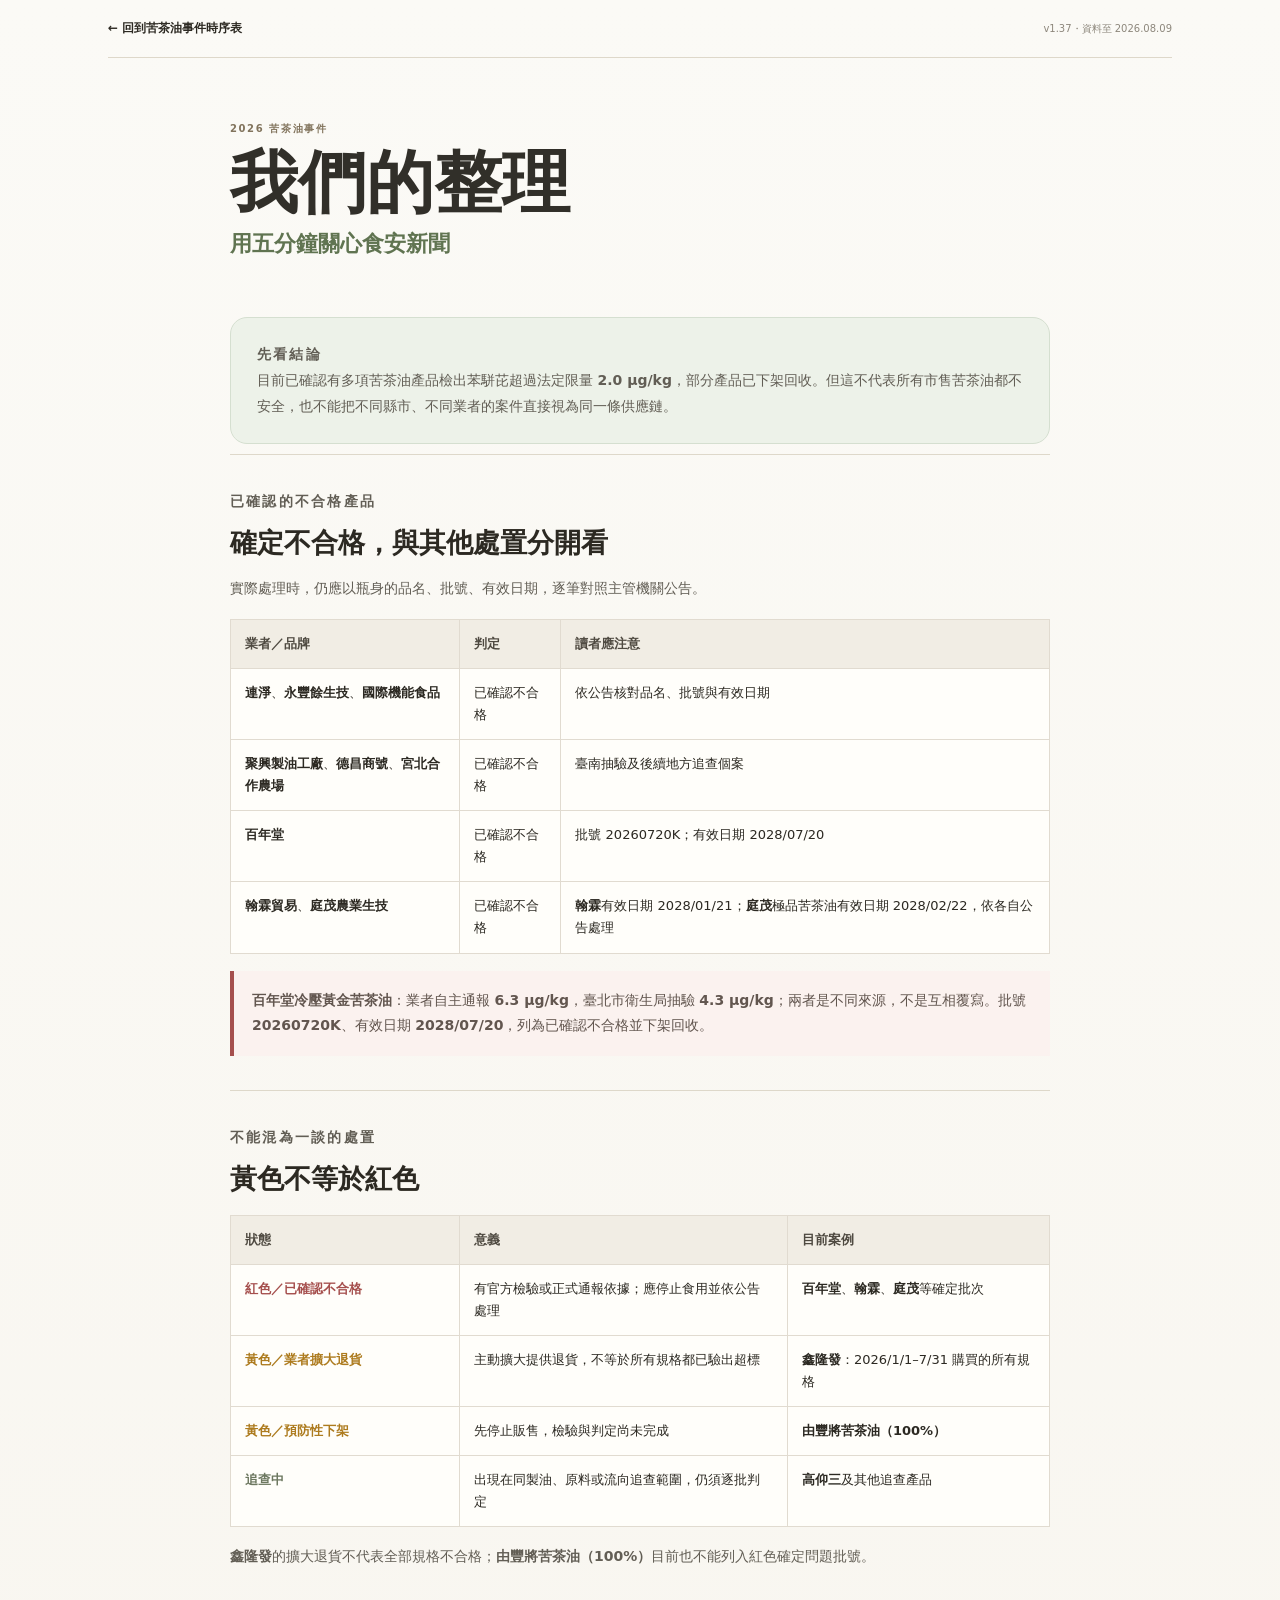
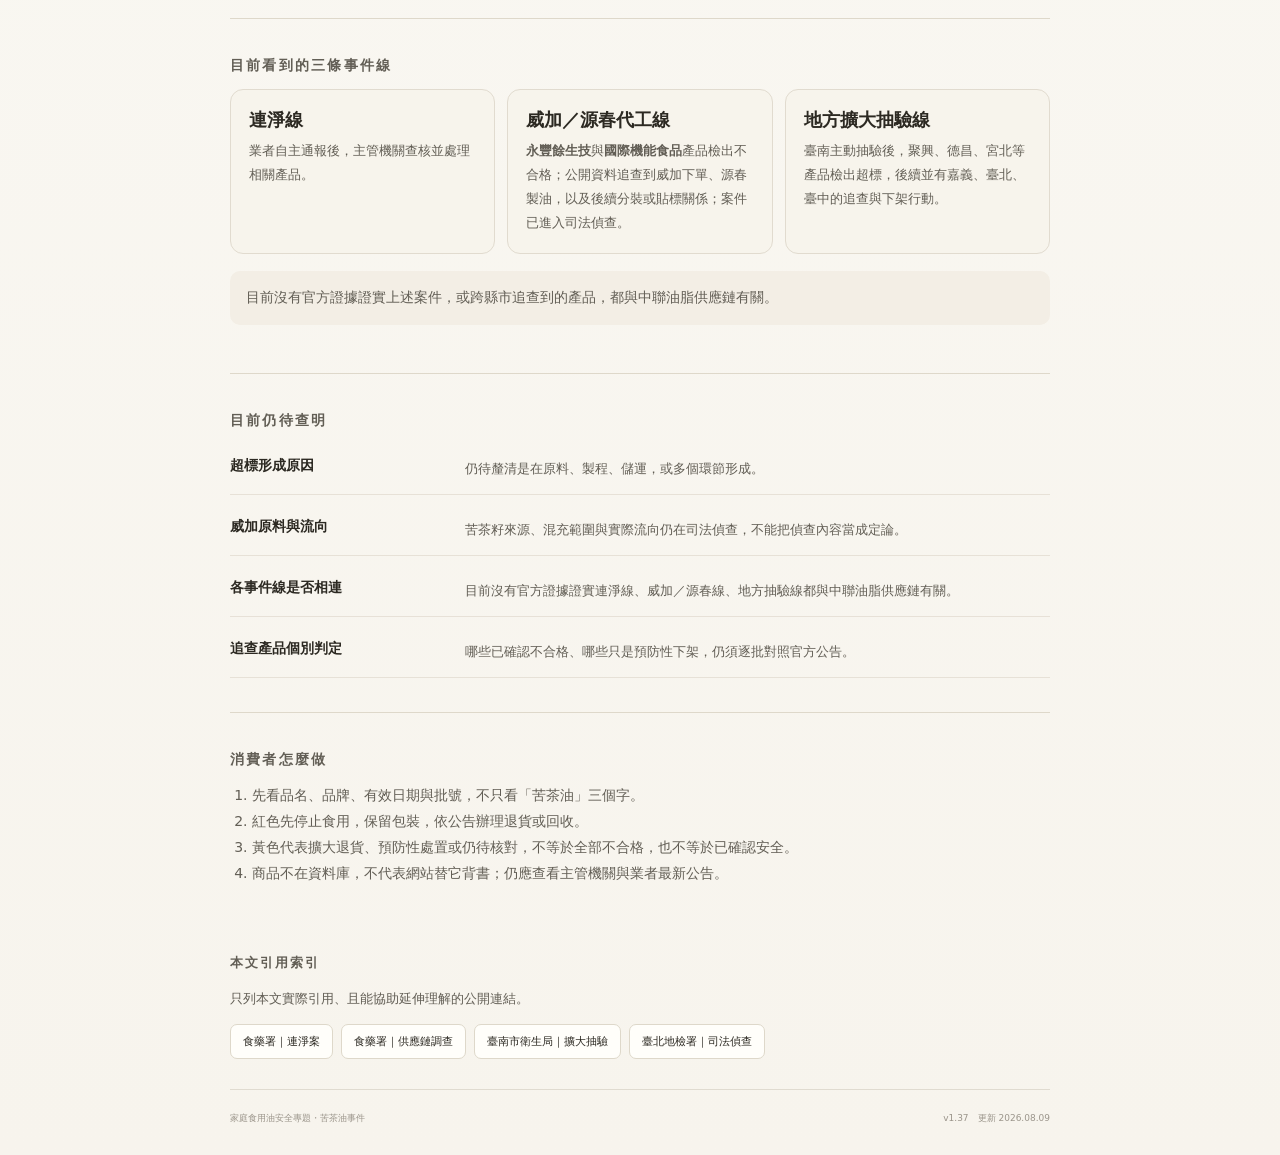
==== camellia-report.html @ 92de92ec "Add files via upload" ====
<!doctype html>
<html lang="zh-Hant-TW">
<head>
  <meta charset="utf-8">
  <meta name="viewport" content="width=device-width,initial-scale=1,viewport-fit=cover">
  <meta name="theme-color" content="#fbfaf6">
  <title>我們的整理｜苦茶油事件</title>
  <link rel="stylesheet" href="styles.css">
</head>
<body>
<main class="reportPage">
  <header class="storyTop"><a class="back" href="index.html#/camellia">← 回到苦茶油事件時序表</a><span class="date">v1.37・資料至 2026.08.09</span></header>
  <section class="reportHero"><p class="kicker">2026 苦茶油事件</p><h1>我們的整理</h1><p class="reportSubtitle">用五分鐘關心食安新聞</p></section>
  <section class="reportSection reportConclusion"><p class="kicker">先看結論</p><p>目前已確認有多項苦茶油產品檢出苯駢芘超過法定限量 <strong>2.0 μg/kg</strong>，部分產品已下架回收。但這不代表所有市售苦茶油都不安全，也不能把不同縣市、不同業者的案件直接視為同一條供應鏈。</p></section>
  <section class="reportSection"><p class="kicker">已確認的不合格產品</p><h2>確定不合格，與其他處置分開看</h2><p>實際處理時，仍應以瓶身的品名、批號、有效日期，逐筆對照主管機關公告。</p><div class="reportTableWrap"><table class="reportTable"><thead><tr><th>業者／品牌</th><th>判定</th><th>讀者應注意</th></tr></thead><tbody><tr><td><strong>連淨</strong>、<strong>永豐餘生技</strong>、<strong>國際機能食品</strong></td><td>已確認不合格</td><td>依公告核對品名、批號與有效日期</td></tr><tr><td><strong>聚興製油工廠</strong>、<strong>德昌商號</strong>、<strong>宮北合作農場</strong></td><td>已確認不合格</td><td>臺南抽驗及後續地方追查個案</td></tr><tr><td><strong>百年堂</strong></td><td>已確認不合格</td><td>批號 20260720K；有效日期 2028/07/20</td></tr><tr><td><strong>翰霖貿易</strong>、<strong>庭茂農業生技</strong></td><td>已確認不合格</td><td><strong>翰霖</strong>有效日期 2028/01/21；<strong>庭茂</strong>極品苦茶油有效日期 2028/02/22，依各自公告處理</td></tr></tbody></table></div><div class="reportCallout"><strong>百年堂冷壓黃金苦茶油</strong>：業者自主通報 <strong>6.3 μg/kg</strong>，臺北市衛生局抽驗 <strong>4.3 μg/kg</strong>；兩者是不同來源，不是互相覆寫。批號 <strong>20260720K</strong>、有效日期 <strong>2028/07/20</strong>，列為已確認不合格並下架回收。</div></section>
  <section class="reportSection"><p class="kicker">不能混為一談的處置</p><h2>黃色不等於紅色</h2><div class="reportTableWrap"><table class="reportTable"><thead><tr><th>狀態</th><th>意義</th><th>目前案例</th></tr></thead><tbody><tr><td><span class="reportStatus red">紅色／已確認不合格</span></td><td>有官方檢驗或正式通報依據；應停止食用並依公告處理</td><td><strong>百年堂</strong>、<strong>翰霖</strong>、<strong>庭茂</strong>等確定批次</td></tr><tr><td><span class="reportStatus yellow">黃色／業者擴大退貨</span></td><td>主動擴大提供退貨，不等於所有規格都已驗出超標</td><td><strong>鑫隆發</strong>：2026/1/1–7/31 購買的所有規格</td></tr><tr><td><span class="reportStatus yellow">黃色／預防性下架</span></td><td>先停止販售，檢驗與判定尚未完成</td><td><strong>由豐將苦茶油（100%）</strong></td></tr><tr><td><span class="reportStatus trace">追查中</span></td><td>出現在同製油、原料或流向追查範圍，仍須逐批判定</td><td><strong>高仰三</strong>及其他追查產品</td></tr></tbody></table></div><p><strong>鑫隆發</strong>的擴大退貨不代表全部規格不合格；<strong>由豐將苦茶油（100%）</strong>目前也不能列入紅色確定問題批號。</p></section>
  <section class="reportSection"><p class="kicker">目前看到的三條事件線</p><div class="reportLanes"><article><h3>連淨線</h3><p>業者自主通報後，主管機關查核並處理相關產品。</p></article><article><h3>威加／源春代工線</h3><p><strong>永豐餘生技</strong>與<strong>國際機能食品</strong>產品檢出不合格；公開資料追查到威加下單、源春製油，以及後續分裝或貼標關係；案件已進入司法偵查。</p></article><article><h3>地方擴大抽驗線</h3><p>臺南主動抽驗後，聚興、德昌、宮北等產品檢出超標，後續並有嘉義、臺北、臺中的追查與下架行動。</p></article></div><p class="reportBoundary">目前沒有官方證據證實上述案件，或跨縣市追查到的產品，都與中聯油脂供應鏈有關。</p></section>
  <section class="reportSection"><p class="kicker">目前仍待查明</p><div class="reportQuestions"><div><strong>超標形成原因</strong><span>仍待釐清是在原料、製程、儲運，或多個環節形成。</span></div><div><strong>威加原料與流向</strong><span>苦茶籽來源、混充範圍與實際流向仍在司法偵查，不能把偵查內容當成定論。</span></div><div><strong>各事件線是否相連</strong><span>目前沒有官方證據證實連淨線、威加／源春線、地方抽驗線都與中聯油脂供應鏈有關。</span></div><div><strong>追查產品個別判定</strong><span>哪些已確認不合格、哪些只是預防性下架，仍須逐批對照官方公告。</span></div></div></section>
  <section class="reportSection consumer"><p class="kicker">消費者怎麼做</p><ol><li>先看品名、品牌、有效日期與批號，不只看「苦茶油」三個字。</li><li>紅色先停止食用，保留包裝，依公告辦理退貨或回收。</li><li>黃色代表擴大退貨、預防性處置或仍待核對，不等於全部不合格，也不等於已確認安全。</li><li>商品不在資料庫，不代表網站替它背書；仍應查看主管機關與業者最新公告。</li></ol></section>
  <section class="reportSources"><p class="kicker">本文引用索引</p><p>只列本文實際引用、且能協助延伸理解的公開連結。</p><div class="sources"><a href="https://www.fda.gov.tw/tc/newsContent.aspx?cid=4&amp;id=31669" target="_blank" rel="noreferrer">食藥署｜連淨案</a><a href="https://www.fda.gov.tw/TC/newsContent.aspx?cid=4&amp;id=t634569" target="_blank" rel="noreferrer">食藥署｜供應鏈調查</a><a href="https://health.tainan.gov.tw/page.asp?mainid=2CA6162C-36F6-47B5-A2A2-E4FB28BD4DC7" target="_blank" rel="noreferrer">臺南市衛生局｜擴大抽驗</a><a href="https://www.tpc.moj.gov.tw/292885/293089/293092/" target="_blank" rel="noreferrer">臺北地檢署｜司法偵查</a></div></section>
  <footer class="footer"><span>家庭食用油安全專題・苦茶油事件</span><span>v1.37　更新 2026.08.09</span></footer>
</main>
</body>
</html>
---- styles.css ----
:root{--paper:#fbfaf6;--ink:#2c2922;--muted:#70695f;--line:#ded8ca;--oil:#b98731;--oil-deep:#76521d;--leaf:#607451;--flower:#a54f4d;--judicial:#625651;--white:#fffefb}*{box-sizing:border-box}html{background:var(--paper);scroll-behavior:smooth}body{margin:0;background:linear-gradient(180deg,#fbfaf6,#f7f4ed);color:var(--ink);font-family:"Noto Sans TC","PingFang TC","Microsoft JhengHei",system-ui,sans-serif}a{color:inherit}.shell{min-height:100vh}.topbar{height:62px;max-width:1040px;margin:auto;display:flex;align-items:center;justify-content:space-between;border-bottom:1px solid #e5dfd3}.brand{display:flex;align-items:center;gap:10px;font-size:14px;font-weight:850}.mark{width:30px;height:30px;border-radius:50%;display:grid;place-items:center;background:#4d493f;color:#fff;font-family:serif;font-size:12px}.date{color:#8d877c;font-size:10px}.hero{max-width:1040px;margin:auto;padding:58px 0 34px}.kicker{margin:0 0 10px;color:#82745d;font-size:10px;font-weight:900;letter-spacing:.16em}.hero h1{margin:0;font-family:"Noto Serif TC",serif;font-size:clamp(44px,7vw,64px);line-height:1.14;letter-spacing:-.04em}.lead{max-width:640px;margin:17px 0 0;color:#6c675e;font-size:14px;line-height:1.75}.branchGrid{max-width:1040px;margin:auto;display:grid;grid-template-columns:1fr 1fr;gap:16px}.branch{padding:26px;border:1px solid #ded7ca;border-radius:22px;background:#f2ede4}.branch.camellia{background:#edf2e9;border-color:#d6dfd0}.branchHead{display:flex;gap:12px;align-items:flex-start}.branchDot{width:17px;height:17px;margin-top:5px;flex:0 0 17px;border-radius:50%;background:#795a37;box-shadow:0 0 0 5px rgba(121,90,55,.09)}.camellia .branchDot{background:#647a56}.branchHead p{margin:0 0 4px;color:#81796e;font-size:10px;font-weight:800}.branchHead h2{margin:0;font-family:"Noto Serif TC",serif;font-size:28px}.branchDesc{min-height:45px;margin:13px 0 21px;color:#6e675d;font-size:13px;line-height:1.65}.scanAction{min-height:88px;padding:16px;display:grid;grid-template-columns:42px 1fr auto;gap:12px;align-items:center;border-radius:15px;background:#fffefa;text-decoration:none;box-shadow:0 4px 18px rgba(62,48,30,.045)}.scanIcon{width:42px;height:42px;border-radius:12px;display:grid;place-items:center;background:#7a5a38;color:#fff;font-size:26px}.camellia .scanIcon{background:#677c58}.scanAction b{display:block;font-size:20px}.scanAction small{display:block;margin-top:3px;color:#837c71;font-size:10px}.storyAction{margin-top:12px;padding:13px 15px;display:flex;justify-content:space-between;border-radius:11px;background:#e5ddd1;color:#625b51;font-size:14px;font-weight:850;text-decoration:none}.camellia .storyAction{background:#dce6d6;color:#4e6344}.how{max-width:1040px;margin:60px auto 0;padding:30px 0 55px;border-top:1px solid var(--line);display:grid;grid-template-columns:1.05fr repeat(3,1fr);gap:24px}.how h2{margin:0;font:700 22px "Noto Serif TC",serif}.how div{display:grid;grid-template-columns:22px 1fr;gap:8px}.how b{color:#ad9672;font-size:20px}.how p{margin:0;color:#777167;font-size:11px;line-height:1.7}.how strong{color:#39352f;font-size:12px}.footer{max-width:1040px;margin:auto;padding:22px 0 30px;border-top:1px solid #e0dbd0;display:flex;justify-content:space-between;color:#9a948a;font-size:9px}
.check{--accent:#745637;--pale:#f1ebe2;min-height:100vh;padding-bottom:30px}.check.camellia{--accent:#637954;--pale:#ecf2e8}.check .topbar,.checkHero,.panel,.help,.result,.checkFooter{max-width:720px;margin-left:auto;margin-right:auto}.back{color:var(--accent);font-size:12px;font-weight:850;text-decoration:none}.checkHero{padding:42px 0 24px}.checkHero p{margin:0 0 7px;color:var(--accent);font-size:10px;font-weight:900;letter-spacing:.12em}.checkHero h1{margin:0;font:700 42px "Noto Serif TC",serif}.checkHero span{display:block;margin-top:10px;color:#6f695f;font-size:14px;line-height:1.7}.panel{padding:22px;border:1px solid #ddd4c7;border-radius:20px;background:rgba(255,255,252,.9)}.cameraBtn{width:100%;padding:18px;border:0;border-radius:14px;background:var(--accent);color:#fff;text-align:left;font:inherit;font-weight:850;font-size:17px;cursor:pointer}.cameraBtn small{display:block;margin-top:3px;opacity:.78;font-size:10px}.or{margin:18px 0;text-align:center;color:#aaa298;font-size:9px}.panel label{display:block;margin-bottom:7px;font-size:12px;font-weight:800}.query{display:grid;grid-template-columns:1fr 88px;gap:8px}.query input{min-width:0;height:48px;padding:0 13px;border:1px solid #d9d2c8;border-radius:11px;font:inherit;font-size:15px}.query button{border:0;border-radius:11px;background:#3d3933;color:#fff;font:inherit;font-weight:850}.help,.result{margin-top:20px}.help{padding:24px 4px}.help h2{font:700 20px "Noto Serif TC",serif}.statusList{display:grid;grid-template-columns:84px 1fr;gap:12px 15px;align-items:start}.status{display:flex;align-items:center;gap:8px;font-size:11px;font-weight:900}.status i{width:22px;height:22px;flex:0 0 22px;border:1px solid #cfc8bd;border-radius:50%;box-shadow:0 0 0 3px rgba(60,55,48,.04)}.status.red i{background:#a94e4b}.status.yellow i{background:#d5a93a}.status.green i{background:#5d7954}.status.white i{background:#fff}.statusList p{margin:0;color:#777167;font-size:11px;line-height:1.65}.result{padding:24px;border:1px solid #ddd7cc;border-left:7px solid #ddd7cc;border-radius:17px;background:#fff}.result.red{border-left-color:#a94e4b;background:#fdf8f7}.result.yellow{border-left-color:#d5a93a;background:#fffaf0}.result.green{border-left-color:#5d7954;background:#f5faf3}.result h2{margin:3px 0 11px;font-size:21px}.result p{color:#655f56;font-size:13px;line-height:1.75}.result a{color:var(--accent);font-size:11px;font-weight:800}.dateInput{margin:14px 0;padding:14px;border:1px solid #e0d9ce;border-radius:11px}.dateInput input{width:100%;height:45px;margin-top:6px;padding:0 10px;font-size:17px}.checkFooter{margin-top:34px;padding-top:18px;border-top:1px solid var(--line);color:#989187;font-size:9px}.cameraLayer{position:fixed;inset:0;z-index:10;padding:18px;display:grid;place-items:center;background:rgba(21,20,17,.82)}.cameraCard{width:min(100%,520px);padding:14px;border-radius:18px;background:#171714;color:#fff;text-align:center}.cameraCard video{width:100%;aspect-ratio:3/4;object-fit:cover;border-radius:11px;background:#000}.cameraCard button{padding:9px 17px;border:0;border-radius:9px;background:#fff;font-weight:800}
.storyTop{height:58px;max-width:1064px;margin:auto;display:flex;align-items:center;justify-content:space-between;border-bottom:1px solid var(--line)}.storyHero,.note,.timelineSection,.lanes,.method{max-width:1064px;margin:auto}.storyHero{padding:58px 0 48px}.storyHero h1{margin:15px 0;font:700 clamp(44px,7vw,72px)/1.13 "Noto Serif TC",serif}.storyHero p{max-width:760px;color:#5d594f;font-size:16px;line-height:1.8}.note{padding:24px 26px;border:1px solid #d4dfce;border-radius:18px;background:#edf2e9}.note h2{margin:0 0 8px;font:700 22px "Noto Serif TC",serif}.note p{margin:0;color:#596153;font-size:14px;line-height:1.8}.timelineSection,.lanes,.method{padding:62px 0}.sectionHead{display:flex;align-items:end;justify-content:space-between;gap:24px;margin-bottom:30px}.sectionHead h2{margin:4px 0 0;font:700 32px "Noto Serif TC",serif}.legend{display:grid;grid-template-columns:1fr 1fr;gap:10px 18px;color:var(--muted);font-size:11px}.legend span{display:flex;align-items:center;gap:8px}.dot{width:16px;height:16px;flex:0 0 16px;border-radius:50%;box-shadow:0 0 0 2px rgba(68,60,50,.05)}.actionDot{background:var(--leaf)}.alertDot{background:var(--flower)}.traceDot{background:var(--oil)}.judicialDot{background:var(--judicial)}.timeline{position:relative}.timeline:before{content:"";position:absolute;left:22px;top:20px;bottom:20px;width:2px;background:#ddd6c8}.event{--ec:var(--oil);display:grid;grid-template-columns:70px 1fr}.event.action{--ec:var(--leaf)}.event.alert{--ec:var(--flower)}.event.judicial{--ec:var(--judicial)}.eventDate{position:relative;width:46px;padding-top:62px;text-align:center;color:var(--ec);font-size:13px;font-weight:750;white-space:nowrap}.eventDate:after{content:"";position:absolute;left:3px;top:16px;width:39px;height:39px;background:var(--ec);border:4px solid var(--paper);border-radius:50%}.eventCard{margin-bottom:14px;padding:20px 18px;border:1px solid var(--line);border-left:4px solid var(--ec);border-radius:12px;background:rgba(255,254,251,.76)}.tag{display:inline-block;padding:5px 9px;border-radius:99px;color:var(--ec);background:#f5f1e9;font-size:11px;font-weight:800}.eventCard h3{margin:10px 0 6px;font-size:18px;line-height:1.5}.eventCard p{margin:0;color:#666156;font-size:14px;line-height:1.8}.eventCard a{display:inline-block;margin-top:13px;color:var(--ec);font-size:12px}.laneGrid{display:grid;grid-template-columns:repeat(3,1fr);gap:14px}.lane{padding:22px;border:1px solid #e7dfce;border-radius:14px;background:#f4efe4}.lane h3{font:700 22px "Noto Serif TC",serif}.lane p,.method p{color:#666156;font-size:13px;line-height:1.8}.method{border-top:1px solid var(--line)}.method h2{font:700 28px "Noto Serif TC",serif}.sources{display:flex;flex-wrap:wrap;gap:8px}.sources a{padding:9px 12px;border:1px solid var(--line);border-radius:7px;background:#fff;text-decoration:none;font-size:11px}.pending{max-width:720px;margin:18vh auto}.pending h1{font:700 52px/1.15 "Noto Serif TC",serif}.pending p{color:#726c62;line-height:1.8}.pending a{display:inline-block;margin-top:18px;padding:12px 15px;border-radius:10px;background:#765c3e;color:#fff;text-decoration:none;font-weight:800}
@media(max-width:760px){.topbar,.storyTop{margin:0 18px}.hero{padding:46px 20px 30px}.hero h1{font-size:42px}.branchGrid{margin:0 15px;grid-template-columns:1fr;gap:12px}.branch{padding:21px 19px}.branchDesc{min-height:0;margin:9px 0 16px}.how{margin:45px 18px 0;grid-template-columns:1fr;gap:17px}.footer{margin:0 18px}.check .topbar,.checkHero,.panel,.help,.result,.checkFooter{margin-left:16px;margin-right:16px}.checkHero h1{font-size:36px}.panel{padding:17px}.query{grid-template-columns:1fr 72px}.statusList{grid-template-columns:82px 1fr}.storyHero,.note,.timelineSection,.lanes,.method{margin-left:16px;margin-right:16px}.storyHero{padding:48px 4px 42px}.storyHero h1{font-size:43px}.note{padding:20px 18px}.sectionHead{display:block}.legend{margin-top:18px;display:flex;flex-wrap:wrap}.timelineSection,.lanes,.method{padding-top:54px;padding-bottom:54px}.laneGrid{grid-template-columns:1fr}.pending{margin:16vh 20px}.pending h1{font-size:44px}}
.unionStory{--oil:#7a5526}.unionStory .storyHero h1{color:#342c22}.delayBox{max-width:1064px;margin:0 auto 30px;padding:24px 32px;display:grid;grid-template-columns:1fr auto 1fr;align-items:center;gap:22px;border:1px solid #dccfb9;border-radius:18px;background:#f3eadc}.delayBox div{display:flex;align-items:baseline;gap:14px}.delayBox div:last-child{justify-content:flex-end}.delayBox strong{font:700 38px "Noto Serif TC",serif;color:#704b21}.delayBox span{color:#675d50;font-size:13px}.delayBox>b{color:#9a6b35;font-size:14px}.unionNote{background:#f7f1e7;border-color:#dfcfb7}.unionNote p{color:#625849}.unionStory .event.production{--ec:#7a5a38}.unionStory .event.warning{--ec:#a24d48}.unionStory .event.testing{--ec:#a47a32}.unionStory .event.official{--ec:#874338}.unionStory .event.penalty{--ec:#625651}.warningDot{background:#a24d48}.testingDot{background:#a47a32}.officialDot{background:#874338}.gapSection{max-width:1064px;margin:auto;padding:10px 0 70px}.gapSection h2{margin:4px 0 25px;font:700 32px "Noto Serif TC",serif}.gapGrid{display:grid;grid-template-columns:repeat(3,1fr);gap:14px}.gapGrid article{padding:24px;border:1px solid #dfd4c2;border-radius:14px;background:#f7f2e9}.gapGrid strong{color:#8b4d43;font:700 36px "Noto Serif TC",serif}.gapGrid h3{margin:8px 0;font-size:16px}.gapGrid p{margin:0;color:#675f54;font-size:13px;line-height:1.8}
@media(max-width:760px){.gapSection{margin-left:16px;margin-right:16px}.gapGrid{grid-template-columns:1fr}.delayBox{margin:0 16px 20px;padding:20px;grid-template-columns:1fr;gap:10px}.delayBox div,.delayBox div:last-child{justify-content:flex-start}.delayBox>b{padding-left:4px}}
.unionHome .topbar .back{color:#6d502e}.unionEntry{max-width:1040px;margin:0 auto;padding:28px;border:1px solid #dccdb8;border-radius:22px;background:#f3eadc}.unionEntry .branchHead{display:flex;gap:12px;align-items:flex-start}.unionEntry .branchHead p{margin:0 0 4px;color:#81796e;font-size:10px;font-weight:800}.unionEntry .branchHead h2{margin:0;font:700 32px "Noto Serif TC",serif}.unionEntry .branchDesc{margin:14px 0 20px;min-height:0;color:#625849;font-size:15px;line-height:1.7}.unionEntry .branchDot{background:#795a37}.unionActions{display:grid;grid-template-columns:1fr 1fr;gap:8px;margin-top:12px}.unionActions a{padding:13px 15px;border-radius:11px;background:#e5ddd1;color:#625b51;text-decoration:none;font-size:14px;font-weight:850}.unionActions a:last-child{background:#e0cfae;color:#67491f}.brandName{font-weight:950}.productName{font-weight:780;color:#4d4438}.unionReport .reportSection strong,.unionReport .reportCallout strong{font-weight:950}.unionReport .reportTable td:first-child{width:18%}.unionReport .reportLanes h3{margin-top:0}.unionReport .reportLanes p{margin-bottom:0}.unionStory .brandName{font-weight:950}.unionStory .productName{font-weight:780;color:#4d4438}.unionStory .eventCard h3 .brandName,.unionStory .eventCard h3 .productName{font-size:inherit}.unionCheck{--accent:#76542d;--pale:#f3eadc}.unionCheck .status.yellow i{background:#d5a93a}.unionCheck .result strong{font-weight:950}.unionCheck .result .productName{font-weight:780}
@media(max-width:760px){.unionEntry{margin:0 15px;padding:22px 19px}.unionEntry .branchHead h2{font-size:29px}.unionActions{grid-template-columns:1fr}.unionReport .reportTable td:first-child{width:auto}}
.morePrompt{margin-top:14px;color:#59624e;font-size:14px;font-weight:850}.storyLinks{display:grid;grid-template-columns:1fr 1fr;gap:8px;margin-top:8px}.storyLinks a{padding:13px 12px;border-radius:11px;background:#dce6d6;color:#4e6344;text-decoration:none;font-size:13px;font-weight:850}.storyLinks a:first-child{background:#e5ddd1;color:#625b51}.reportPage{--report-green:#607451;--report-ink:#312f29}.reportHero,.reportSection,.reportSources{max-width:820px;margin-left:auto;margin-right:auto}.reportHero{padding:64px 0 38px}.reportHero h1{margin:0;font:700 clamp(46px,7vw,68px)/1.1 "Noto Serif TC",serif;color:var(--report-ink)}.reportSubtitle{margin:8px 0 20px;color:var(--report-green);font-size:22px;font-weight:850}.reportIntro{max-width:660px;color:#686259;font-size:16px;line-height:1.85}.reportSection{padding:34px 0;border-top:1px solid var(--line)}.reportSection h2{margin:0 0 12px;font:700 27px/1.35 "Noto Serif TC",serif}.reportSection p,.reportSection li,.reportQuestions span{color:#625e55;font-size:14px;line-height:1.85}.reportConclusion{padding:24px 26px;margin-bottom:10px;border:1px solid #d5dfd0;border-radius:17px;background:#edf2e9}.reportConclusion p{margin:0}.reportTableWrap{overflow-x:auto;margin:17px 0}.reportTable{width:100%;border-collapse:collapse;min-width:680px;background:#fffefa;font-size:13px}.reportTable th,.reportTable td{padding:13px 14px;border:1px solid #e1dbd0;text-align:left;vertical-align:top;line-height:1.7}.reportTable th{background:#f1ede4;color:#4f4a41;font-weight:900}.reportTable td:first-child{width:28%}.reportCallout{padding:17px 18px;border-left:4px solid #a54f4d;background:#fbf2ef;color:#62564f;font-size:14px;line-height:1.85}.reportStatus{display:inline-block;font-weight:900}.reportStatus.red{color:#a54f4d}.reportStatus.yellow{color:#ad7b1e}.reportStatus.trace{color:#6d7860}.reportLanes{display:grid;grid-template-columns:repeat(3,1fr);gap:12px}.reportLanes article{padding:18px;border:1px solid #e1dbcf;border-radius:13px;background:#f7f4ec}.reportLanes h3{margin:0 0 7px;font-size:18px}.reportLanes p{margin:0;font-size:13px}.reportBoundary{margin-top:17px;padding:14px 16px;border-radius:10px;background:#f3eee5}.reportQuestions{display:grid;gap:10px}.reportQuestions div{display:grid;grid-template-columns:220px 1fr;gap:15px;padding:13px 0;border-bottom:1px solid #e7e1d7}.reportQuestions strong{font-size:14px}.reportQuestions span{font-size:13px}.consumer ol{margin:0;padding-left:22px}.reportSources{padding:30px 0}.reportSources p{color:#625e55;font-size:13px;line-height:1.8}.reportSources .sources a{background:#fffefa}.reportPage .footer{max-width:820px}
@media(max-width:760px){.storyLinks{grid-template-columns:1fr}.reportHero,.reportSection,.reportSources{margin-left:18px;margin-right:18px}.reportHero{padding:48px 0 30px}.reportHero h1{font-size:45px}.reportSubtitle{font-size:19px}.reportIntro{font-size:14px}.reportSection{padding:28px 0}.reportSection h2{font-size:24px}.reportConclusion{margin-left:0;margin-right:0;padding:20px}.reportLanes{grid-template-columns:1fr}.reportQuestions div{grid-template-columns:1fr;gap:2px}.reportPage .footer{margin-left:18px;margin-right:18px}}
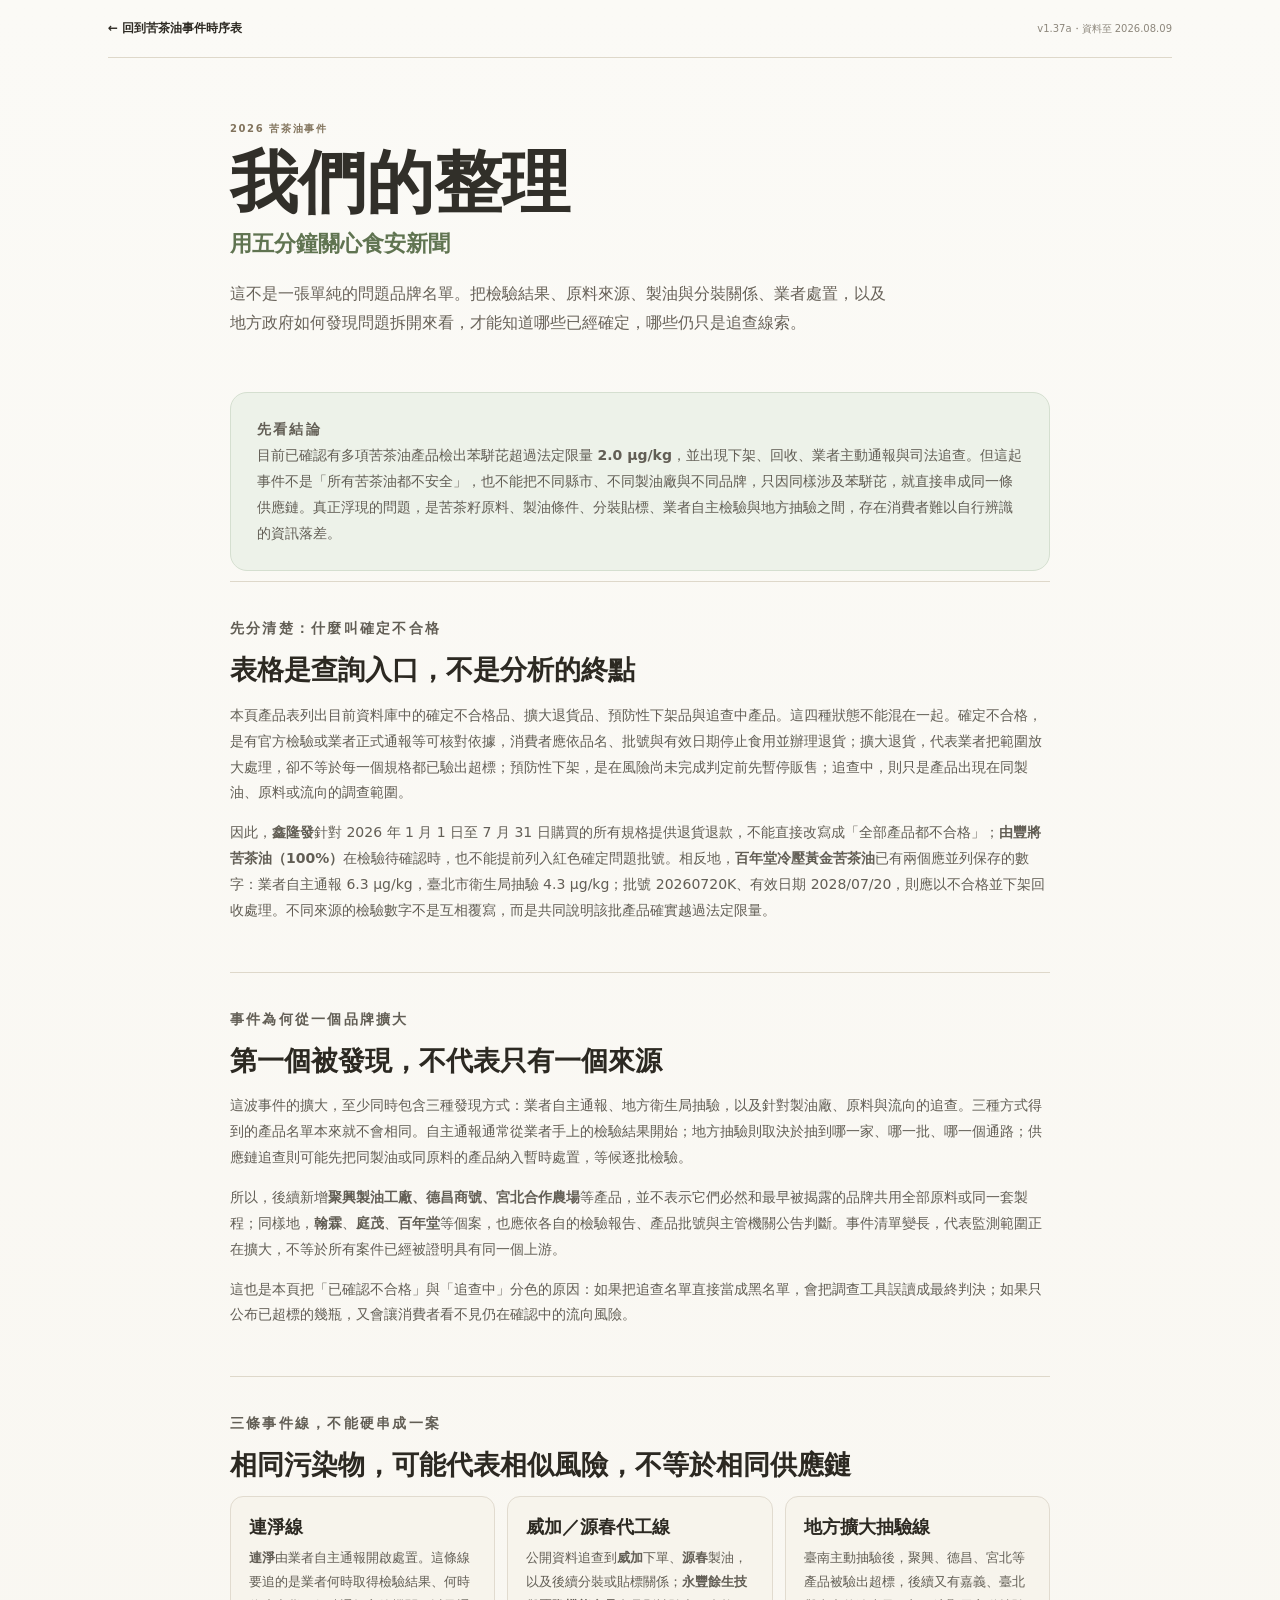
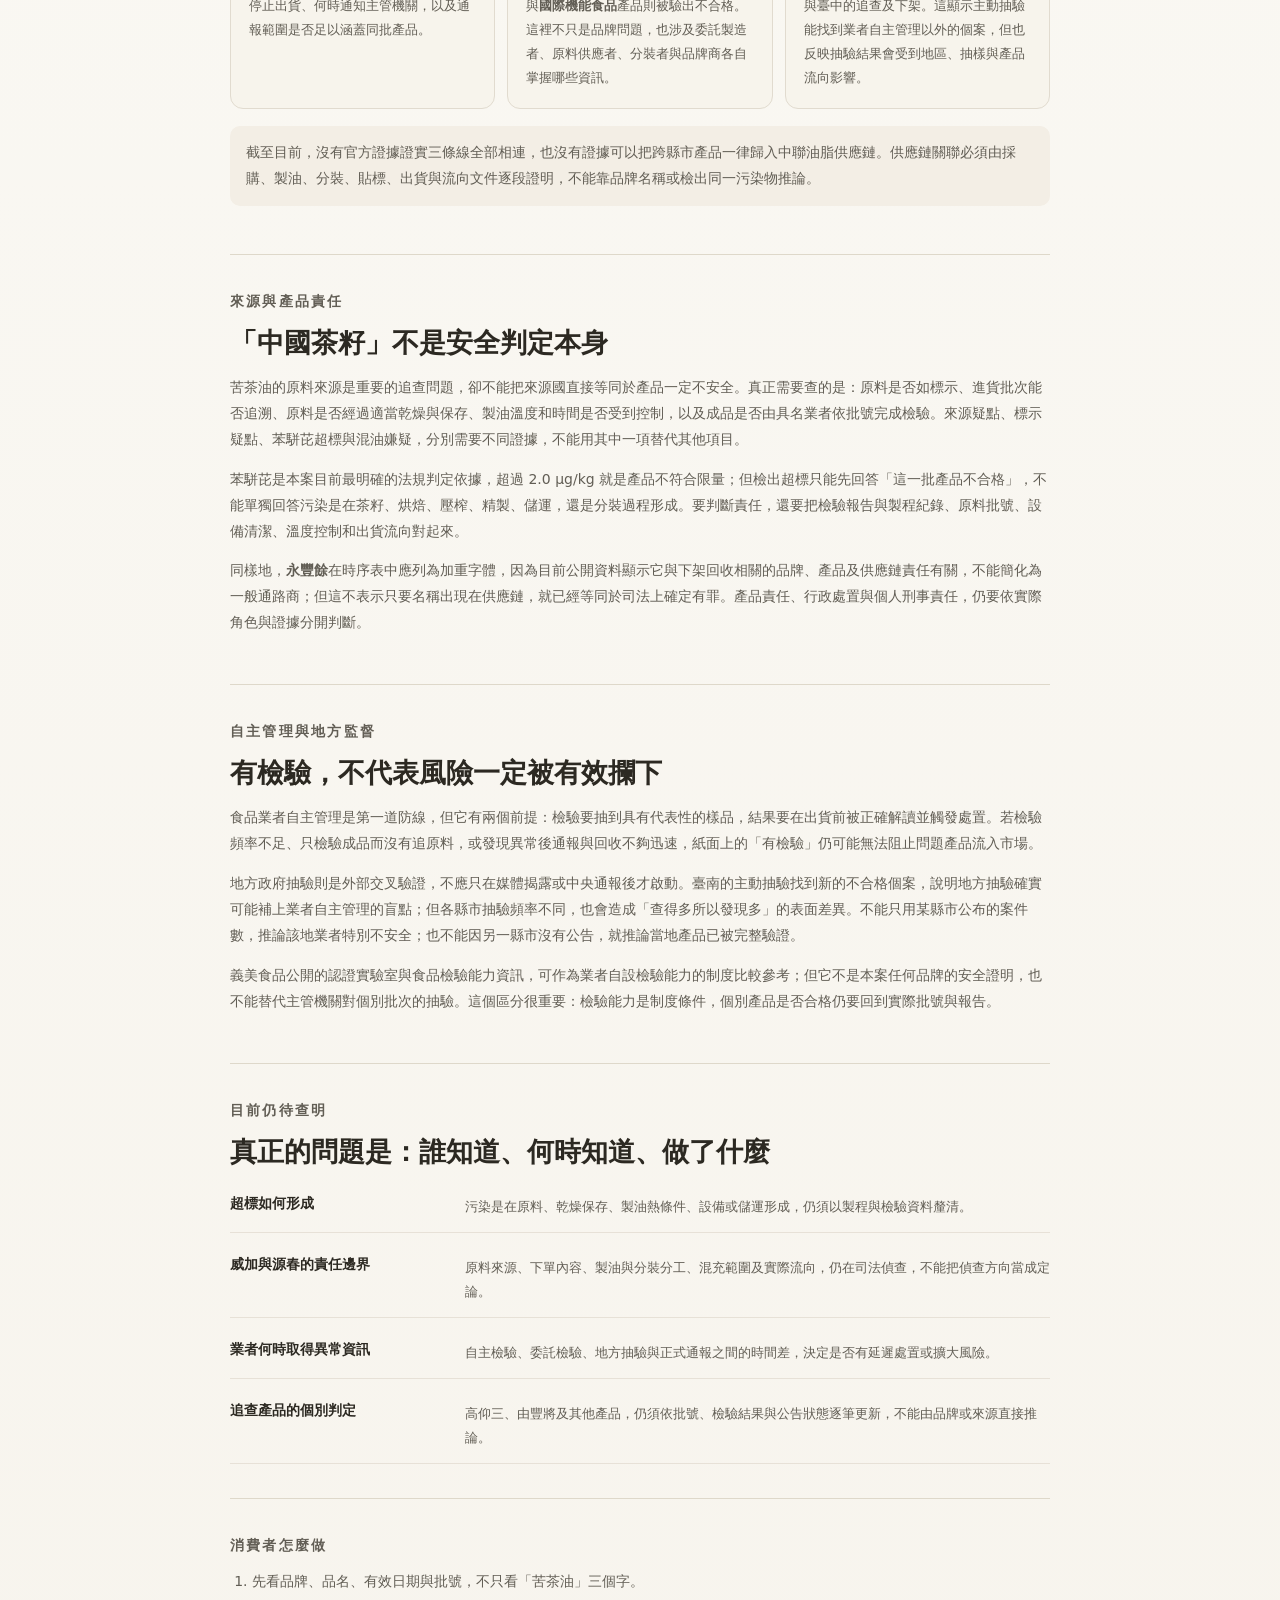
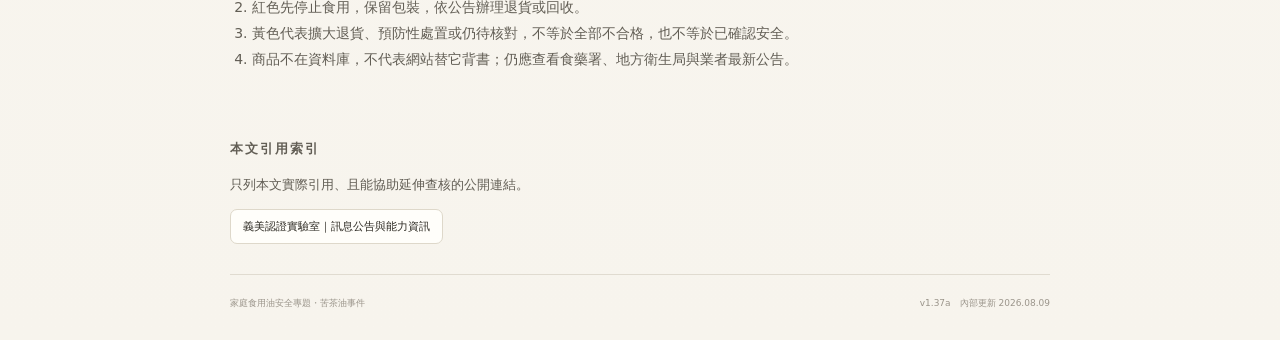
==== commit 26e15a3c: "Add files via upload" ====
--- a/camellia-report.html
+++ b/camellia-report.html
@@ -8,17 +8,19 @@
   <link rel="stylesheet" href="styles.css">
 </head>
 <body>
-<main class="reportPage">
-  <header class="storyTop"><a class="back" href="index.html#/camellia">← 回到苦茶油事件時序表</a><span class="date">v1.37・資料至 2026.08.09</span></header>
-  <section class="reportHero"><p class="kicker">2026 苦茶油事件</p><h1>我們的整理</h1><p class="reportSubtitle">用五分鐘關心食安新聞</p></section>
-  <section class="reportSection reportConclusion"><p class="kicker">先看結論</p><p>目前已確認有多項苦茶油產品檢出苯駢芘超過法定限量 <strong>2.0 μg/kg</strong>，部分產品已下架回收。但這不代表所有市售苦茶油都不安全，也不能把不同縣市、不同業者的案件直接視為同一條供應鏈。</p></section>
-  <section class="reportSection"><p class="kicker">已確認的不合格產品</p><h2>確定不合格，與其他處置分開看</h2><p>實際處理時，仍應以瓶身的品名、批號、有效日期，逐筆對照主管機關公告。</p><div class="reportTableWrap"><table class="reportTable"><thead><tr><th>業者／品牌</th><th>判定</th><th>讀者應注意</th></tr></thead><tbody><tr><td><strong>連淨</strong>、<strong>永豐餘生技</strong>、<strong>國際機能食品</strong></td><td>已確認不合格</td><td>依公告核對品名、批號與有效日期</td></tr><tr><td><strong>聚興製油工廠</strong>、<strong>德昌商號</strong>、<strong>宮北合作農場</strong></td><td>已確認不合格</td><td>臺南抽驗及後續地方追查個案</td></tr><tr><td><strong>百年堂</strong></td><td>已確認不合格</td><td>批號 20260720K；有效日期 2028/07/20</td></tr><tr><td><strong>翰霖貿易</strong>、<strong>庭茂農業生技</strong></td><td>已確認不合格</td><td><strong>翰霖</strong>有效日期 2028/01/21；<strong>庭茂</strong>極品苦茶油有效日期 2028/02/22，依各自公告處理</td></tr></tbody></table></div><div class="reportCallout"><strong>百年堂冷壓黃金苦茶油</strong>：業者自主通報 <strong>6.3 μg/kg</strong>，臺北市衛生局抽驗 <strong>4.3 μg/kg</strong>；兩者是不同來源，不是互相覆寫。批號 <strong>20260720K</strong>、有效日期 <strong>2028/07/20</strong>，列為已確認不合格並下架回收。</div></section>
-  <section class="reportSection"><p class="kicker">不能混為一談的處置</p><h2>黃色不等於紅色</h2><div class="reportTableWrap"><table class="reportTable"><thead><tr><th>狀態</th><th>意義</th><th>目前案例</th></tr></thead><tbody><tr><td><span class="reportStatus red">紅色／已確認不合格</span></td><td>有官方檢驗或正式通報依據；應停止食用並依公告處理</td><td><strong>百年堂</strong>、<strong>翰霖</strong>、<strong>庭茂</strong>等確定批次</td></tr><tr><td><span class="reportStatus yellow">黃色／業者擴大退貨</span></td><td>主動擴大提供退貨，不等於所有規格都已驗出超標</td><td><strong>鑫隆發</strong>：2026/1/1–7/31 購買的所有規格</td></tr><tr><td><span class="reportStatus yellow">黃色／預防性下架</span></td><td>先停止販售，檢驗與判定尚未完成</td><td><strong>由豐將苦茶油（100%）</strong></td></tr><tr><td><span class="reportStatus trace">追查中</span></td><td>出現在同製油、原料或流向追查範圍，仍須逐批判定</td><td><strong>高仰三</strong>及其他追查產品</td></tr></tbody></table></div><p><strong>鑫隆發</strong>的擴大退貨不代表全部規格不合格；<strong>由豐將苦茶油（100%）</strong>目前也不能列入紅色確定問題批號。</p></section>
-  <section class="reportSection"><p class="kicker">目前看到的三條事件線</p><div class="reportLanes"><article><h3>連淨線</h3><p>業者自主通報後，主管機關查核並處理相關產品。</p></article><article><h3>威加／源春代工線</h3><p><strong>永豐餘生技</strong>與<strong>國際機能食品</strong>產品檢出不合格；公開資料追查到威加下單、源春製油，以及後續分裝或貼標關係；案件已進入司法偵查。</p></article><article><h3>地方擴大抽驗線</h3><p>臺南主動抽驗後，聚興、德昌、宮北等產品檢出超標，後續並有嘉義、臺北、臺中的追查與下架行動。</p></article></div><p class="reportBoundary">目前沒有官方證據證實上述案件，或跨縣市追查到的產品，都與中聯油脂供應鏈有關。</p></section>
-  <section class="reportSection"><p class="kicker">目前仍待查明</p><div class="reportQuestions"><div><strong>超標形成原因</strong><span>仍待釐清是在原料、製程、儲運，或多個環節形成。</span></div><div><strong>威加原料與流向</strong><span>苦茶籽來源、混充範圍與實際流向仍在司法偵查，不能把偵查內容當成定論。</span></div><div><strong>各事件線是否相連</strong><span>目前沒有官方證據證實連淨線、威加／源春線、地方抽驗線都與中聯油脂供應鏈有關。</span></div><div><strong>追查產品個別判定</strong><span>哪些已確認不合格、哪些只是預防性下架，仍須逐批對照官方公告。</span></div></div></section>
-  <section class="reportSection consumer"><p class="kicker">消費者怎麼做</p><ol><li>先看品名、品牌、有效日期與批號，不只看「苦茶油」三個字。</li><li>紅色先停止食用，保留包裝，依公告辦理退貨或回收。</li><li>黃色代表擴大退貨、預防性處置或仍待核對，不等於全部不合格，也不等於已確認安全。</li><li>商品不在資料庫，不代表網站替它背書；仍應查看主管機關與業者最新公告。</li></ol></section>
-  <section class="reportSources"><p class="kicker">本文引用索引</p><p>只列本文實際引用、且能協助延伸理解的公開連結。</p><div class="sources"><a href="https://www.fda.gov.tw/tc/newsContent.aspx?cid=4&amp;id=31669" target="_blank" rel="noreferrer">食藥署｜連淨案</a><a href="https://www.fda.gov.tw/TC/newsContent.aspx?cid=4&amp;id=t634569" target="_blank" rel="noreferrer">食藥署｜供應鏈調查</a><a href="https://health.tainan.gov.tw/page.asp?mainid=2CA6162C-36F6-47B5-A2A2-E4FB28BD4DC7" target="_blank" rel="noreferrer">臺南市衛生局｜擴大抽驗</a><a href="https://www.tpc.moj.gov.tw/292885/293089/293092/" target="_blank" rel="noreferrer">臺北地檢署｜司法偵查</a></div></section>
-  <footer class="footer"><span>家庭食用油安全專題・苦茶油事件</span><span>v1.37　更新 2026.08.09</span></footer>
+<main class="reportPage camelliaReport">
+  <header class="storyTop"><a class="back" href="index.html#/camellia-timeline">← 回到苦茶油事件時序表</a><span class="date">v1.37a・資料至 2026.08.09</span></header>
+  <section class="reportHero"><p class="kicker">2026 苦茶油事件</p><h1>我們的整理</h1><p class="reportSubtitle">用五分鐘關心食安新聞</p><p class="reportIntro">這不是一張單純的問題品牌名單。把檢驗結果、原料來源、製油與分裝關係、業者處置，以及地方政府如何發現問題拆開來看，才能知道哪些已經確定，哪些仍只是追查線索。</p></section>
+  <section class="reportSection reportConclusion"><p class="kicker">先看結論</p><p>目前已確認有多項苦茶油產品檢出苯駢芘超過法定限量 <strong>2.0 μg/kg</strong>，並出現下架、回收、業者主動通報與司法追查。但這起事件不是「所有苦茶油都不安全」，也不能把不同縣市、不同製油廠與不同品牌，只因同樣涉及苯駢芘，就直接串成同一條供應鏈。真正浮現的問題，是苦茶籽原料、製油條件、分裝貼標、業者自主檢驗與地方抽驗之間，存在消費者難以自行辨識的資訊落差。</p></section>
+  <section class="reportSection"><p class="kicker">先分清楚：什麼叫確定不合格</p><h2>表格是查詢入口，不是分析的終點</h2><p>本頁產品表列出目前資料庫中的確定不合格品、擴大退貨品、預防性下架品與追查中產品。這四種狀態不能混在一起。確定不合格，是有官方檢驗或業者正式通報等可核對依據，消費者應依品名、批號與有效日期停止食用並辦理退貨；擴大退貨，代表業者把範圍放大處理，卻不等於每一個規格都已驗出超標；預防性下架，是在風險尚未完成判定前先暫停販售；追查中，則只是產品出現在同製油、原料或流向的調查範圍。</p><p>因此，<strong>鑫隆發</strong>針對 2026 年 1 月 1 日至 7 月 31 日購買的所有規格提供退貨退款，不能直接改寫成「全部產品都不合格」；<strong>由豐將苦茶油（100%）</strong>在檢驗待確認時，也不能提前列入紅色確定問題批號。相反地，<strong>百年堂冷壓黃金苦茶油</strong>已有兩個應並列保存的數字：業者自主通報 6.3 μg/kg，臺北市衛生局抽驗 4.3 μg/kg；批號 20260720K、有效日期 2028/07/20，則應以不合格並下架回收處理。不同來源的檢驗數字不是互相覆寫，而是共同說明該批產品確實越過法定限量。</p></section>
+  <section class="reportSection"><p class="kicker">事件為何從一個品牌擴大</p><h2>第一個被發現，不代表只有一個來源</h2><p>這波事件的擴大，至少同時包含三種發現方式：業者自主通報、地方衛生局抽驗，以及針對製油廠、原料與流向的追查。三種方式得到的產品名單本來就不會相同。自主通報通常從業者手上的檢驗結果開始；地方抽驗則取決於抽到哪一家、哪一批、哪一個通路；供應鏈追查則可能先把同製油或同原料的產品納入暫時處置，等候逐批檢驗。</p><p>所以，後續新增<strong>聚興製油工廠、德昌商號、宮北合作農場</strong>等產品，並不表示它們必然和最早被揭露的品牌共用全部原料或同一套製程；同樣地，<strong>翰霖</strong>、<strong>庭茂</strong>、<strong>百年堂</strong>等個案，也應依各自的檢驗報告、產品批號與主管機關公告判斷。事件清單變長，代表監測範圍正在擴大，不等於所有案件已經被證明具有同一個上游。</p><p>這也是本頁把「已確認不合格」與「追查中」分色的原因：如果把追查名單直接當成黑名單，會把調查工具誤讀成最終判決；如果只公布已超標的幾瓶，又會讓消費者看不見仍在確認中的流向風險。</p></section>
+  <section class="reportSection"><p class="kicker">三條事件線，不能硬串成一案</p><h2>相同污染物，可能代表相似風險，不等於相同供應鏈</h2><div class="reportLanes"><article><h3>連淨線</h3><p><strong>連淨</strong>由業者自主通報開啟處置。這條線要追的是業者何時取得檢驗結果、何時停止出貨、何時通知主管機關，以及通報範圍是否足以涵蓋同批產品。</p></article><article><h3>威加／源春代工線</h3><p>公開資料追查到<strong>威加</strong>下單、<strong>源春</strong>製油，以及後續分裝或貼標關係；<strong>永豐餘生技</strong>與<strong>國際機能食品</strong>產品則被驗出不合格。這裡不只是品牌問題，也涉及委託製造者、原料供應者、分裝者與品牌商各自掌握哪些資訊。</p></article><article><h3>地方擴大抽驗線</h3><p>臺南主動抽驗後，聚興、德昌、宮北等產品被驗出超標，後續又有嘉義、臺北與臺中的追查及下架。這顯示主動抽驗能找到業者自主管理以外的個案，但也反映抽驗結果會受到地區、抽樣與產品流向影響。</p></article></div><p class="reportBoundary">截至目前，沒有官方證據證實三條線全部相連，也沒有證據可以把跨縣市產品一律歸入中聯油脂供應鏈。供應鏈關聯必須由採購、製油、分裝、貼標、出貨與流向文件逐段證明，不能靠品牌名稱或檢出同一污染物推論。</p></section>
+  <section class="reportSection"><p class="kicker">來源與產品責任</p><h2>「中國茶籽」不是安全判定本身</h2><p>苦茶油的原料來源是重要的追查問題，卻不能把來源國直接等同於產品一定不安全。真正需要查的是：原料是否如標示、進貨批次能否追溯、原料是否經過適當乾燥與保存、製油溫度和時間是否受到控制，以及成品是否由具名業者依批號完成檢驗。來源疑點、標示疑點、苯駢芘超標與混油嫌疑，分別需要不同證據，不能用其中一項替代其他項目。</p><p>苯駢芘是本案目前最明確的法規判定依據，超過 2.0 μg/kg 就是產品不符合限量；但檢出超標只能先回答「這一批產品不合格」，不能單獨回答污染是在茶籽、烘焙、壓榨、精製、儲運，還是分裝過程形成。要判斷責任，還要把檢驗報告與製程紀錄、原料批號、設備清潔、溫度控制和出貨流向對起來。</p><p>同樣地，<strong>永豐餘</strong>在時序表中應列為加重字體，因為目前公開資料顯示它與下架回收相關的品牌、產品及供應鏈責任有關，不能簡化為一般通路商；但這不表示只要名稱出現在供應鏈，就已經等同於司法上確定有罪。產品責任、行政處置與個人刑事責任，仍要依實際角色與證據分開判斷。</p></section>
+  <section class="reportSection"><p class="kicker">自主管理與地方監督</p><h2>有檢驗，不代表風險一定被有效攔下</h2><p>食品業者自主管理是第一道防線，但它有兩個前提：檢驗要抽到具有代表性的樣品，結果要在出貨前被正確解讀並觸發處置。若檢驗頻率不足、只檢驗成品而沒有追原料，或發現異常後通報與回收不夠迅速，紙面上的「有檢驗」仍可能無法阻止問題產品流入市場。</p><p>地方政府抽驗則是外部交叉驗證，不應只在媒體揭露或中央通報後才啟動。臺南的主動抽驗找到新的不合格個案，說明地方抽驗確實可能補上業者自主管理的盲點；但各縣市抽驗頻率不同，也會造成「查得多所以發現多」的表面差異。不能只用某縣市公布的案件數，推論該地業者特別不安全；也不能因另一縣市沒有公告，就推論當地產品已被完整驗證。</p><p>義美食品公開的認證實驗室與食品檢驗能力資訊，可作為業者自設檢驗能力的制度比較參考；但它不是本案任何品牌的安全證明，也不能替代主管機關對個別批次的抽驗。這個區分很重要：檢驗能力是制度條件，個別產品是否合格仍要回到實際批號與報告。</p></section>
+  <section class="reportSection"><p class="kicker">目前仍待查明</p><h2>真正的問題是：誰知道、何時知道、做了什麼</h2><div class="reportQuestions"><div><strong>超標如何形成</strong><span>污染是在原料、乾燥保存、製油熱條件、設備或儲運形成，仍須以製程與檢驗資料釐清。</span></div><div><strong>威加與源春的責任邊界</strong><span>原料來源、下單內容、製油與分裝分工、混充範圍及實際流向，仍在司法偵查，不能把偵查方向當成定論。</span></div><div><strong>業者何時取得異常資訊</strong><span>自主檢驗、委託檢驗、地方抽驗與正式通報之間的時間差，決定是否有延遲處置或擴大風險。</span></div><div><strong>追查產品的個別判定</strong><span>高仰三、由豐將及其他產品，仍須依批號、檢驗結果與公告狀態逐筆更新，不能由品牌或來源直接推論。</span></div></div></section>
+  <section class="reportSection consumer"><p class="kicker">消費者怎麼做</p><ol><li>先看品牌、品名、有效日期與批號，不只看「苦茶油」三個字。</li><li>紅色先停止食用，保留包裝，依公告辦理退貨或回收。</li><li>黃色代表擴大退貨、預防性處置或仍待核對，不等於全部不合格，也不等於已確認安全。</li><li>商品不在資料庫，不代表網站替它背書；仍應查看食藥署、地方衛生局與業者最新公告。</li></ol></section>
+  <section class="reportSources"><p class="kicker">本文引用索引</p><p>只列本文實際引用、且能協助延伸查核的公開連結。</p><div class="sources"><a href="https://www.imeifoods.com.tw/lab/news2.html" target="_blank" rel="noreferrer">義美認證實驗室｜訊息公告與能力資訊</a></div></section>
+  <footer class="footer"><span>家庭食用油安全專題・苦茶油事件</span><span>v1.37a　內部更新 2026.08.09</span></footer>
 </main>
 </body>
 </html>
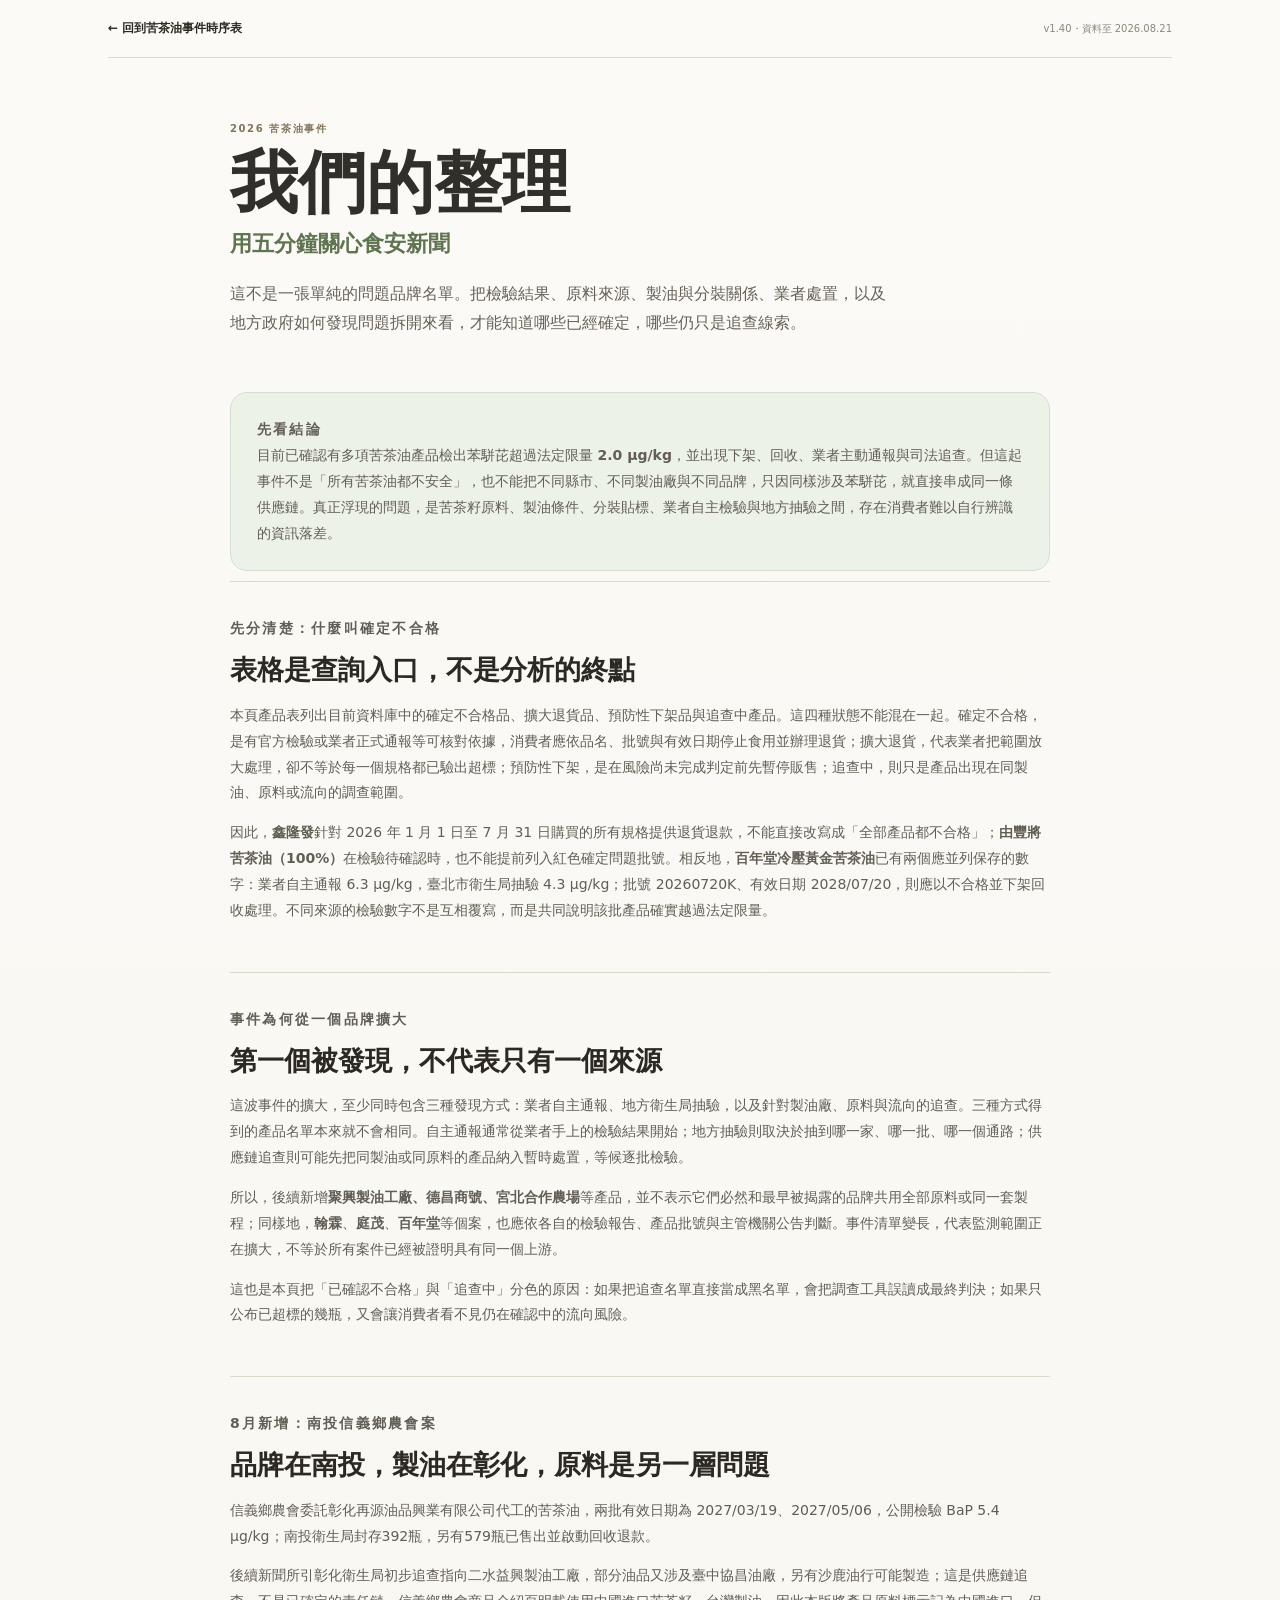
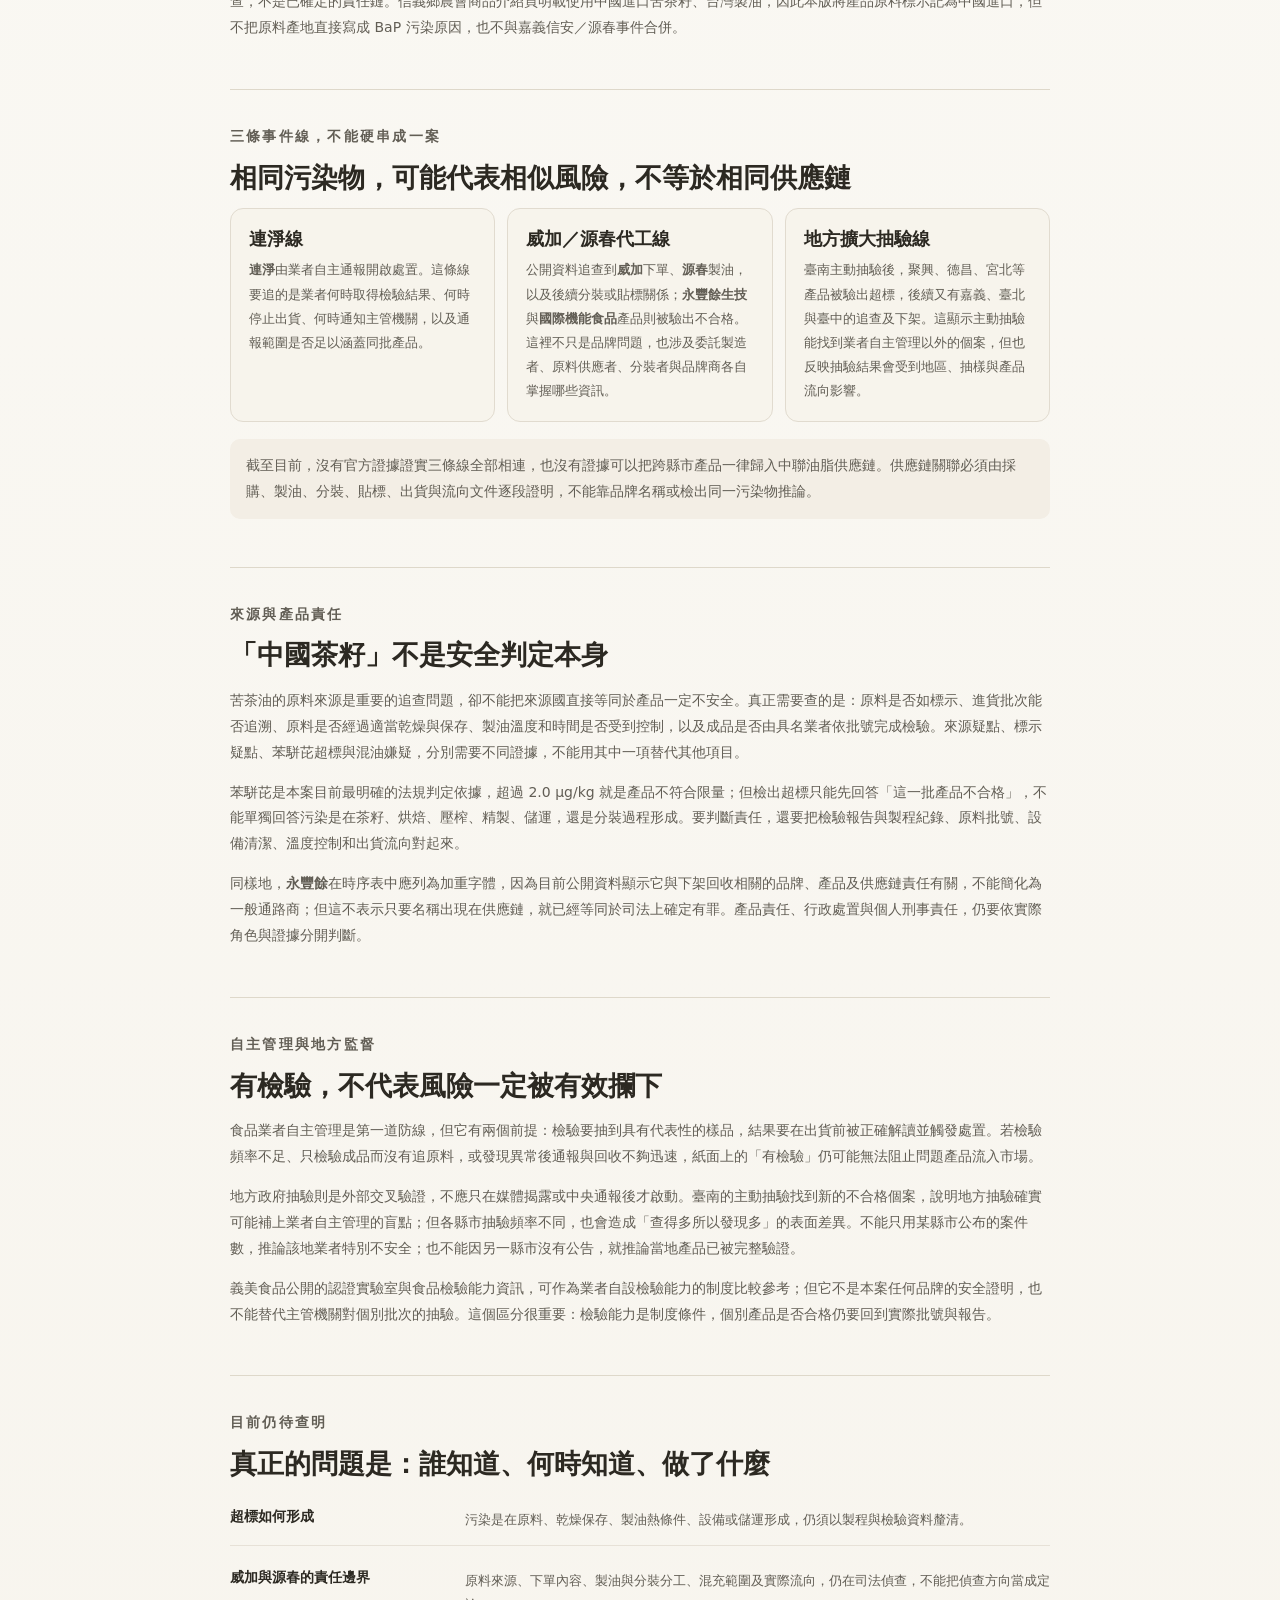
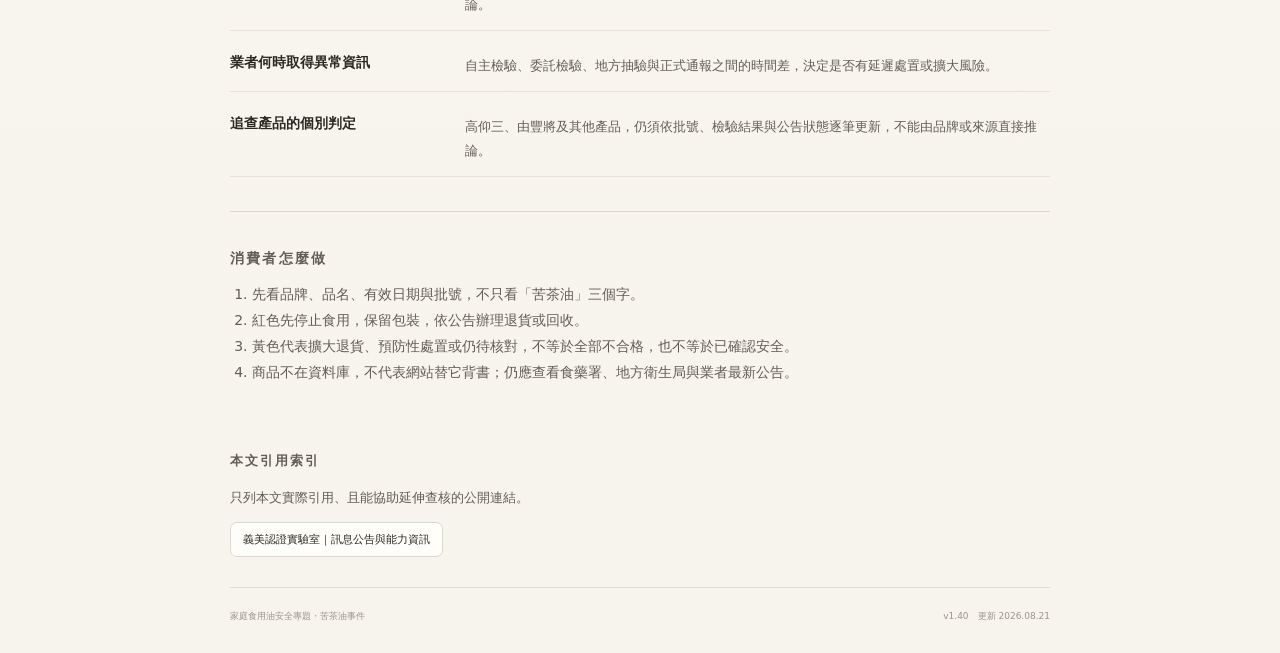
==== commit 05116202: "Add files via upload" ====
--- a/camellia-report.html
+++ b/camellia-report.html
@@ -9,18 +9,19 @@
 </head>
 <body>
 <main class="reportPage camelliaReport">
-  <header class="storyTop"><a class="back" href="index.html#/camellia-timeline">← 回到苦茶油事件時序表</a><span class="date">v1.37a・資料至 2026.08.09</span></header>
+  <header class="storyTop"><a class="back" href="index.html#/camellia">← 回到苦茶油事件時序表</a><span class="date">v1.40・資料至 2026.08.21</span></header>
   <section class="reportHero"><p class="kicker">2026 苦茶油事件</p><h1>我們的整理</h1><p class="reportSubtitle">用五分鐘關心食安新聞</p><p class="reportIntro">這不是一張單純的問題品牌名單。把檢驗結果、原料來源、製油與分裝關係、業者處置，以及地方政府如何發現問題拆開來看，才能知道哪些已經確定，哪些仍只是追查線索。</p></section>
   <section class="reportSection reportConclusion"><p class="kicker">先看結論</p><p>目前已確認有多項苦茶油產品檢出苯駢芘超過法定限量 <strong>2.0 μg/kg</strong>，並出現下架、回收、業者主動通報與司法追查。但這起事件不是「所有苦茶油都不安全」，也不能把不同縣市、不同製油廠與不同品牌，只因同樣涉及苯駢芘，就直接串成同一條供應鏈。真正浮現的問題，是苦茶籽原料、製油條件、分裝貼標、業者自主檢驗與地方抽驗之間，存在消費者難以自行辨識的資訊落差。</p></section>
   <section class="reportSection"><p class="kicker">先分清楚：什麼叫確定不合格</p><h2>表格是查詢入口，不是分析的終點</h2><p>本頁產品表列出目前資料庫中的確定不合格品、擴大退貨品、預防性下架品與追查中產品。這四種狀態不能混在一起。確定不合格，是有官方檢驗或業者正式通報等可核對依據，消費者應依品名、批號與有效日期停止食用並辦理退貨；擴大退貨，代表業者把範圍放大處理，卻不等於每一個規格都已驗出超標；預防性下架，是在風險尚未完成判定前先暫停販售；追查中，則只是產品出現在同製油、原料或流向的調查範圍。</p><p>因此，<strong>鑫隆發</strong>針對 2026 年 1 月 1 日至 7 月 31 日購買的所有規格提供退貨退款，不能直接改寫成「全部產品都不合格」；<strong>由豐將苦茶油（100%）</strong>在檢驗待確認時，也不能提前列入紅色確定問題批號。相反地，<strong>百年堂冷壓黃金苦茶油</strong>已有兩個應並列保存的數字：業者自主通報 6.3 μg/kg，臺北市衛生局抽驗 4.3 μg/kg；批號 20260720K、有效日期 2028/07/20，則應以不合格並下架回收處理。不同來源的檢驗數字不是互相覆寫，而是共同說明該批產品確實越過法定限量。</p></section>
   <section class="reportSection"><p class="kicker">事件為何從一個品牌擴大</p><h2>第一個被發現，不代表只有一個來源</h2><p>這波事件的擴大，至少同時包含三種發現方式：業者自主通報、地方衛生局抽驗，以及針對製油廠、原料與流向的追查。三種方式得到的產品名單本來就不會相同。自主通報通常從業者手上的檢驗結果開始；地方抽驗則取決於抽到哪一家、哪一批、哪一個通路；供應鏈追查則可能先把同製油或同原料的產品納入暫時處置，等候逐批檢驗。</p><p>所以，後續新增<strong>聚興製油工廠、德昌商號、宮北合作農場</strong>等產品，並不表示它們必然和最早被揭露的品牌共用全部原料或同一套製程；同樣地，<strong>翰霖</strong>、<strong>庭茂</strong>、<strong>百年堂</strong>等個案，也應依各自的檢驗報告、產品批號與主管機關公告判斷。事件清單變長，代表監測範圍正在擴大，不等於所有案件已經被證明具有同一個上游。</p><p>這也是本頁把「已確認不合格」與「追查中」分色的原因：如果把追查名單直接當成黑名單，會把調查工具誤讀成最終判決；如果只公布已超標的幾瓶，又會讓消費者看不見仍在確認中的流向風險。</p></section>
+  <section class="reportSection"><p class="kicker">8月新增：南投信義鄉農會案</p><h2>品牌在南投，製油在彰化，原料是另一層問題</h2><p>信義鄉農會委託彰化再源油品興業有限公司代工的苦茶油，兩批有效日期為 2027/03/19、2027/05/06，公開檢驗 BaP 5.4 μg/kg；南投衛生局封存392瓶，另有579瓶已售出並啟動回收退款。</p><p>後續新聞所引彰化衛生局初步追查指向二水益興製油工廠，部分油品又涉及臺中協昌油廠，另有沙鹿油行可能製造；這是供應鏈追查，不是已確定的責任鏈。信義鄉農會商品介紹頁明載使用中國進口苦茶籽、台灣製油，因此本版將產品原料標示記為中國進口，但不把原料產地直接寫成 BaP 污染原因，也不與嘉義信安／源春事件合併。</p></section>
   <section class="reportSection"><p class="kicker">三條事件線，不能硬串成一案</p><h2>相同污染物，可能代表相似風險，不等於相同供應鏈</h2><div class="reportLanes"><article><h3>連淨線</h3><p><strong>連淨</strong>由業者自主通報開啟處置。這條線要追的是業者何時取得檢驗結果、何時停止出貨、何時通知主管機關，以及通報範圍是否足以涵蓋同批產品。</p></article><article><h3>威加／源春代工線</h3><p>公開資料追查到<strong>威加</strong>下單、<strong>源春</strong>製油，以及後續分裝或貼標關係；<strong>永豐餘生技</strong>與<strong>國際機能食品</strong>產品則被驗出不合格。這裡不只是品牌問題，也涉及委託製造者、原料供應者、分裝者與品牌商各自掌握哪些資訊。</p></article><article><h3>地方擴大抽驗線</h3><p>臺南主動抽驗後，聚興、德昌、宮北等產品被驗出超標，後續又有嘉義、臺北與臺中的追查及下架。這顯示主動抽驗能找到業者自主管理以外的個案，但也反映抽驗結果會受到地區、抽樣與產品流向影響。</p></article></div><p class="reportBoundary">截至目前，沒有官方證據證實三條線全部相連，也沒有證據可以把跨縣市產品一律歸入中聯油脂供應鏈。供應鏈關聯必須由採購、製油、分裝、貼標、出貨與流向文件逐段證明，不能靠品牌名稱或檢出同一污染物推論。</p></section>
   <section class="reportSection"><p class="kicker">來源與產品責任</p><h2>「中國茶籽」不是安全判定本身</h2><p>苦茶油的原料來源是重要的追查問題，卻不能把來源國直接等同於產品一定不安全。真正需要查的是：原料是否如標示、進貨批次能否追溯、原料是否經過適當乾燥與保存、製油溫度和時間是否受到控制，以及成品是否由具名業者依批號完成檢驗。來源疑點、標示疑點、苯駢芘超標與混油嫌疑，分別需要不同證據，不能用其中一項替代其他項目。</p><p>苯駢芘是本案目前最明確的法規判定依據，超過 2.0 μg/kg 就是產品不符合限量；但檢出超標只能先回答「這一批產品不合格」，不能單獨回答污染是在茶籽、烘焙、壓榨、精製、儲運，還是分裝過程形成。要判斷責任，還要把檢驗報告與製程紀錄、原料批號、設備清潔、溫度控制和出貨流向對起來。</p><p>同樣地，<strong>永豐餘</strong>在時序表中應列為加重字體，因為目前公開資料顯示它與下架回收相關的品牌、產品及供應鏈責任有關，不能簡化為一般通路商；但這不表示只要名稱出現在供應鏈，就已經等同於司法上確定有罪。產品責任、行政處置與個人刑事責任，仍要依實際角色與證據分開判斷。</p></section>
   <section class="reportSection"><p class="kicker">自主管理與地方監督</p><h2>有檢驗，不代表風險一定被有效攔下</h2><p>食品業者自主管理是第一道防線，但它有兩個前提：檢驗要抽到具有代表性的樣品，結果要在出貨前被正確解讀並觸發處置。若檢驗頻率不足、只檢驗成品而沒有追原料，或發現異常後通報與回收不夠迅速，紙面上的「有檢驗」仍可能無法阻止問題產品流入市場。</p><p>地方政府抽驗則是外部交叉驗證，不應只在媒體揭露或中央通報後才啟動。臺南的主動抽驗找到新的不合格個案，說明地方抽驗確實可能補上業者自主管理的盲點；但各縣市抽驗頻率不同，也會造成「查得多所以發現多」的表面差異。不能只用某縣市公布的案件數，推論該地業者特別不安全；也不能因另一縣市沒有公告，就推論當地產品已被完整驗證。</p><p>義美食品公開的認證實驗室與食品檢驗能力資訊，可作為業者自設檢驗能力的制度比較參考；但它不是本案任何品牌的安全證明，也不能替代主管機關對個別批次的抽驗。這個區分很重要：檢驗能力是制度條件，個別產品是否合格仍要回到實際批號與報告。</p></section>
   <section class="reportSection"><p class="kicker">目前仍待查明</p><h2>真正的問題是：誰知道、何時知道、做了什麼</h2><div class="reportQuestions"><div><strong>超標如何形成</strong><span>污染是在原料、乾燥保存、製油熱條件、設備或儲運形成，仍須以製程與檢驗資料釐清。</span></div><div><strong>威加與源春的責任邊界</strong><span>原料來源、下單內容、製油與分裝分工、混充範圍及實際流向，仍在司法偵查，不能把偵查方向當成定論。</span></div><div><strong>業者何時取得異常資訊</strong><span>自主檢驗、委託檢驗、地方抽驗與正式通報之間的時間差，決定是否有延遲處置或擴大風險。</span></div><div><strong>追查產品的個別判定</strong><span>高仰三、由豐將及其他產品，仍須依批號、檢驗結果與公告狀態逐筆更新，不能由品牌或來源直接推論。</span></div></div></section>
   <section class="reportSection consumer"><p class="kicker">消費者怎麼做</p><ol><li>先看品牌、品名、有效日期與批號，不只看「苦茶油」三個字。</li><li>紅色先停止食用，保留包裝，依公告辦理退貨或回收。</li><li>黃色代表擴大退貨、預防性處置或仍待核對，不等於全部不合格，也不等於已確認安全。</li><li>商品不在資料庫，不代表網站替它背書；仍應查看食藥署、地方衛生局與業者最新公告。</li></ol></section>
   <section class="reportSources"><p class="kicker">本文引用索引</p><p>只列本文實際引用、且能協助延伸查核的公開連結。</p><div class="sources"><a href="https://www.imeifoods.com.tw/lab/news2.html" target="_blank" rel="noreferrer">義美認證實驗室｜訊息公告與能力資訊</a></div></section>
-  <footer class="footer"><span>家庭食用油安全專題・苦茶油事件</span><span>v1.37a　內部更新 2026.08.09</span></footer>
+  <footer class="footer"><span>家庭食用油安全專題・苦茶油事件</span><span>v1.40　更新 2026.08.21</span></footer>
 </main>
 </body>
 </html>
--- a/styles.css
+++ b/styles.css
@@ -7,4 +7,11 @@
 .unionHome .topbar .back{color:#6d502e}.unionEntry{max-width:1040px;margin:0 auto;padding:28px;border:1px solid #dccdb8;border-radius:22px;background:#f3eadc}.unionEntry .branchHead{display:flex;gap:12px;align-items:flex-start}.unionEntry .branchHead p{margin:0 0 4px;color:#81796e;font-size:10px;font-weight:800}.unionEntry .branchHead h2{margin:0;font:700 32px "Noto Serif TC",serif}.unionEntry .branchDesc{margin:14px 0 20px;min-height:0;color:#625849;font-size:15px;line-height:1.7}.unionEntry .branchDot{background:#795a37}.unionActions{display:grid;grid-template-columns:1fr 1fr;gap:8px;margin-top:12px}.unionActions a{padding:13px 15px;border-radius:11px;background:#e5ddd1;color:#625b51;text-decoration:none;font-size:14px;font-weight:850}.unionActions a:last-child{background:#e0cfae;color:#67491f}.brandName{font-weight:950}.productName{font-weight:780;color:#4d4438}.unionReport .reportSection strong,.unionReport .reportCallout strong{font-weight:950}.unionReport .reportTable td:first-child{width:18%}.unionReport .reportLanes h3{margin-top:0}.unionReport .reportLanes p{margin-bottom:0}.unionStory .brandName{font-weight:950}.unionStory .productName{font-weight:780;color:#4d4438}.unionStory .eventCard h3 .brandName,.unionStory .eventCard h3 .productName{font-size:inherit}.unionCheck{--accent:#76542d;--pale:#f3eadc}.unionCheck .status.yellow i{background:#d5a93a}.unionCheck .result strong{font-weight:950}.unionCheck .result .productName{font-weight:780}
 @media(max-width:760px){.unionEntry{margin:0 15px;padding:22px 19px}.unionEntry .branchHead h2{font-size:29px}.unionActions{grid-template-columns:1fr}.unionReport .reportTable td:first-child{width:auto}}
 .morePrompt{margin-top:14px;color:#59624e;font-size:14px;font-weight:850}.storyLinks{display:grid;grid-template-columns:1fr 1fr;gap:8px;margin-top:8px}.storyLinks a{padding:13px 12px;border-radius:11px;background:#dce6d6;color:#4e6344;text-decoration:none;font-size:13px;font-weight:850}.storyLinks a:first-child{background:#e5ddd1;color:#625b51}.reportPage{--report-green:#607451;--report-ink:#312f29}.reportHero,.reportSection,.reportSources{max-width:820px;margin-left:auto;margin-right:auto}.reportHero{padding:64px 0 38px}.reportHero h1{margin:0;font:700 clamp(46px,7vw,68px)/1.1 "Noto Serif TC",serif;color:var(--report-ink)}.reportSubtitle{margin:8px 0 20px;color:var(--report-green);font-size:22px;font-weight:850}.reportIntro{max-width:660px;color:#686259;font-size:16px;line-height:1.85}.reportSection{padding:34px 0;border-top:1px solid var(--line)}.reportSection h2{margin:0 0 12px;font:700 27px/1.35 "Noto Serif TC",serif}.reportSection p,.reportSection li,.reportQuestions span{color:#625e55;font-size:14px;line-height:1.85}.reportConclusion{padding:24px 26px;margin-bottom:10px;border:1px solid #d5dfd0;border-radius:17px;background:#edf2e9}.reportConclusion p{margin:0}.reportTableWrap{overflow-x:auto;margin:17px 0}.reportTable{width:100%;border-collapse:collapse;min-width:680px;background:#fffefa;font-size:13px}.reportTable th,.reportTable td{padding:13px 14px;border:1px solid #e1dbd0;text-align:left;vertical-align:top;line-height:1.7}.reportTable th{background:#f1ede4;color:#4f4a41;font-weight:900}.reportTable td:first-child{width:28%}.reportCallout{padding:17px 18px;border-left:4px solid #a54f4d;background:#fbf2ef;color:#62564f;font-size:14px;line-height:1.85}.reportStatus{display:inline-block;font-weight:900}.reportStatus.red{color:#a54f4d}.reportStatus.yellow{color:#ad7b1e}.reportStatus.trace{color:#6d7860}.reportLanes{display:grid;grid-template-columns:repeat(3,1fr);gap:12px}.reportLanes article{padding:18px;border:1px solid #e1dbcf;border-radius:13px;background:#f7f4ec}.reportLanes h3{margin:0 0 7px;font-size:18px}.reportLanes p{margin:0;font-size:13px}.reportBoundary{margin-top:17px;padding:14px 16px;border-radius:10px;background:#f3eee5}.reportQuestions{display:grid;gap:10px}.reportQuestions div{display:grid;grid-template-columns:220px 1fr;gap:15px;padding:13px 0;border-bottom:1px solid #e7e1d7}.reportQuestions strong{font-size:14px}.reportQuestions span{font-size:13px}.consumer ol{margin:0;padding-left:22px}.reportSources{padding:30px 0}.reportSources p{color:#625e55;font-size:13px;line-height:1.8}.reportSources .sources a{background:#fffefa}.reportPage .footer{max-width:820px}
-@media(max-width:760px){.storyLinks{grid-template-columns:1fr}.reportHero,.reportSection,.reportSources{margin-left:18px;margin-right:18px}.reportHero{padding:48px 0 30px}.reportHero h1{font-size:45px}.reportSubtitle{font-size:19px}.reportIntro{font-size:14px}.reportSection{padding:28px 0}.reportSection h2{font-size:24px}.reportConclusion{margin-left:0;margin-right:0;padding:20px}.reportLanes{grid-template-columns:1fr}.reportQuestions div{grid-template-columns:1fr;gap:2px}.reportPage .footer{margin-left:18px;margin-right:18px}}
+.externalTopic{max-width:1040px;margin:0 auto 34px;padding:22px 0;border-top:1px solid var(--line)}.externalTopic a{display:flex;align-items:center;justify-content:space-between;gap:16px;padding:17px 18px;border:1px solid #ded7ca;border-radius:12px;background:#fffefa;color:#494238;text-decoration:none}.externalTopic span{font-size:16px;font-weight:850}.externalTopic b{font-size:14px;color:#76521d}
+@media(max-width:760px){.storyLinks{grid-template-columns:1fr}.externalTopic{margin:0 18px 30px}.externalTopic a{display:block}.externalTopic span,.externalTopic b{display:block}.externalTopic b{margin-top:6px}.reportHero,.reportSection,.reportSources{margin-left:18px;margin-right:18px}.reportHero{padding:48px 0 30px}.reportHero h1{font-size:45px}.reportSubtitle{font-size:19px}.reportIntro{font-size:14px}.reportSection{padding:28px 0}.reportSection h2{font-size:24px}.reportConclusion{margin-left:0;margin-right:0;padding:20px}.reportLanes{grid-template-columns:1fr}.reportQuestions div{grid-template-columns:1fr;gap:2px}.reportPage .footer{margin-left:18px;margin-right:18px}}
+.indictmentAlert{max-width:1040px;margin:28px auto 0;padding:24px 28px;border:1px solid #d6bda3;border-left:7px solid #a54f4d;border-radius:18px;background:#fbf1eb;box-shadow:0 5px 18px rgba(85,52,35,.05)}
+.indictmentKicker{color:#98504c;font-size:13px;font-weight:900;letter-spacing:.08em}
+.indictmentAlert h2{margin:7px 0 8px;font:700 30px/1.3 "Noto Serif TC",serif;color:#3d302b}
+.indictmentCopy{margin:0;color:#574b43;font-size:16px;font-weight:650;line-height:1.85}
+.indictmentLink{display:inline-block;margin-top:12px;color:#8f4845;font-size:13px;font-weight:850}
+@media(max-width:760px){.indictmentAlert{margin:20px 16px 0;padding:20px 17px;border-left-width:5px}.indictmentAlert h2{font-size:27px}.indictmentCopy{font-size:15px;line-height:1.8}}
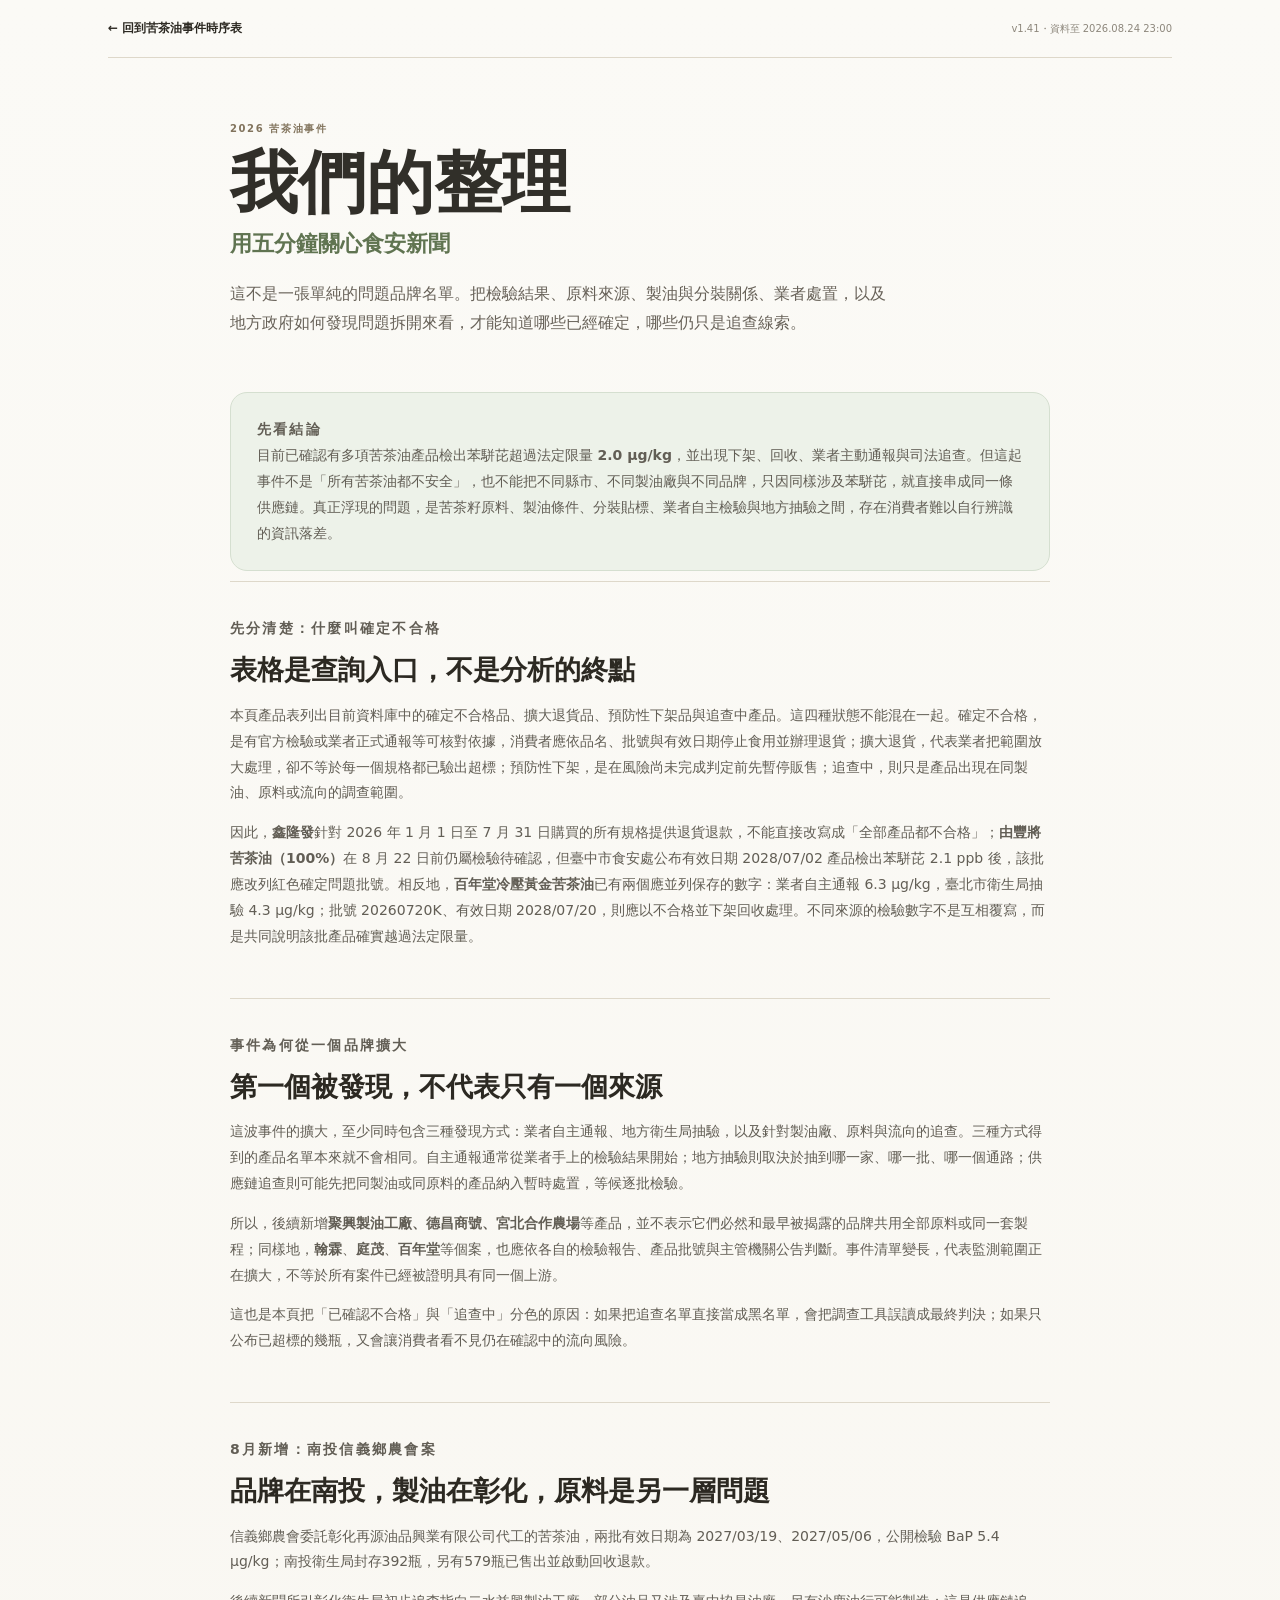
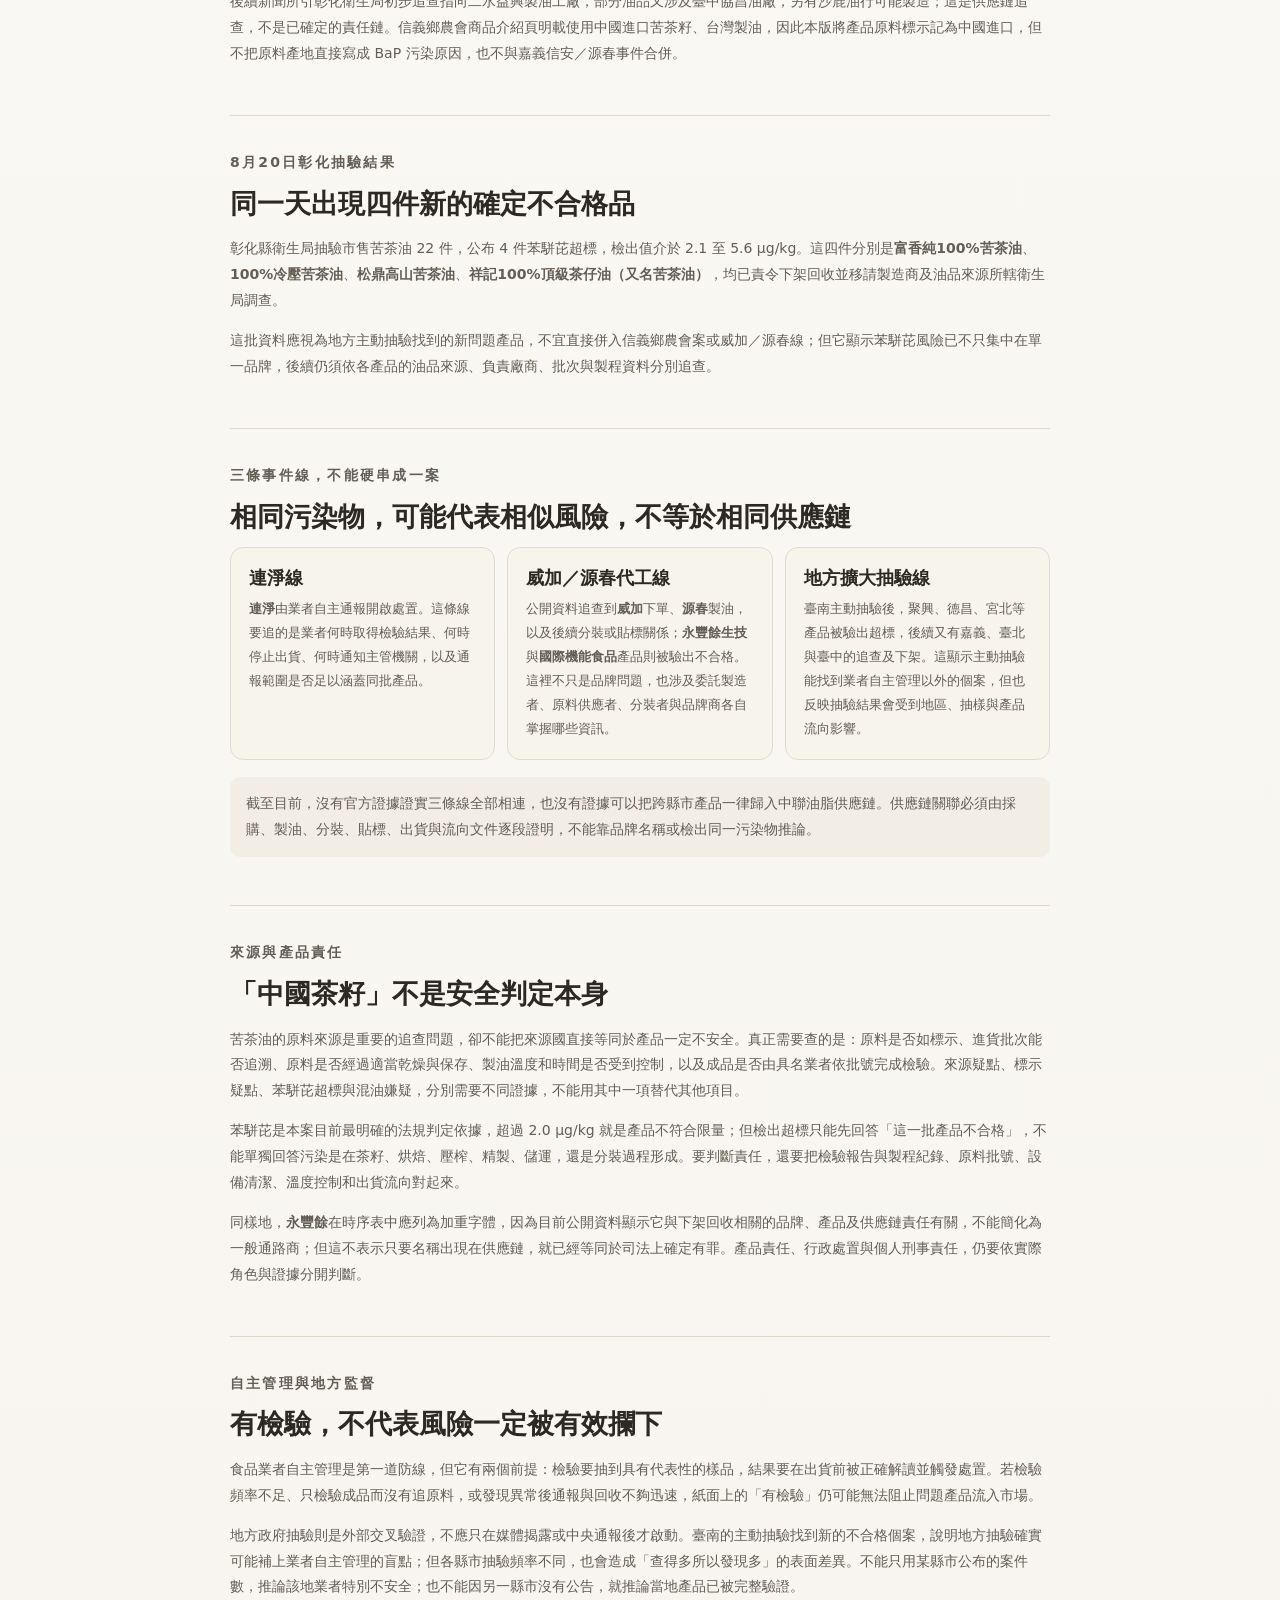
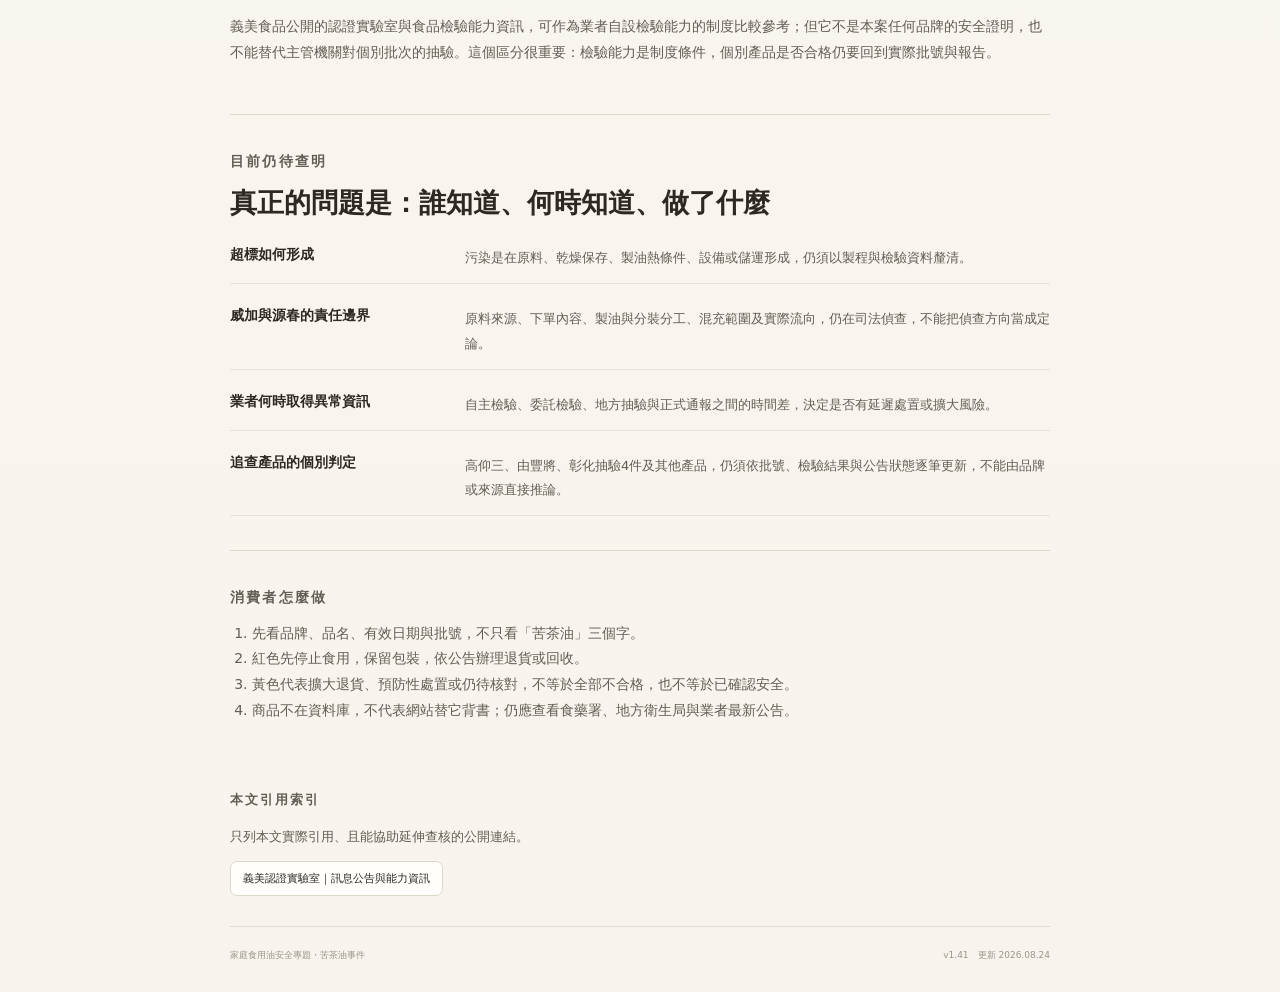
==== commit 464cef91: "Add files via upload" ====
--- a/camellia-report.html
+++ b/camellia-report.html
@@ -9,19 +9,20 @@
 </head>
 <body>
 <main class="reportPage camelliaReport">
-  <header class="storyTop"><a class="back" href="index.html#/camellia">← 回到苦茶油事件時序表</a><span class="date">v1.40・資料至 2026.08.21</span></header>
+  <header class="storyTop"><a class="back" href="index.html#/camellia">← 回到苦茶油事件時序表</a><span class="date">v1.41・資料至 2026.08.24 23:00</span></header>
   <section class="reportHero"><p class="kicker">2026 苦茶油事件</p><h1>我們的整理</h1><p class="reportSubtitle">用五分鐘關心食安新聞</p><p class="reportIntro">這不是一張單純的問題品牌名單。把檢驗結果、原料來源、製油與分裝關係、業者處置，以及地方政府如何發現問題拆開來看，才能知道哪些已經確定，哪些仍只是追查線索。</p></section>
   <section class="reportSection reportConclusion"><p class="kicker">先看結論</p><p>目前已確認有多項苦茶油產品檢出苯駢芘超過法定限量 <strong>2.0 μg/kg</strong>，並出現下架、回收、業者主動通報與司法追查。但這起事件不是「所有苦茶油都不安全」，也不能把不同縣市、不同製油廠與不同品牌，只因同樣涉及苯駢芘，就直接串成同一條供應鏈。真正浮現的問題，是苦茶籽原料、製油條件、分裝貼標、業者自主檢驗與地方抽驗之間，存在消費者難以自行辨識的資訊落差。</p></section>
-  <section class="reportSection"><p class="kicker">先分清楚：什麼叫確定不合格</p><h2>表格是查詢入口，不是分析的終點</h2><p>本頁產品表列出目前資料庫中的確定不合格品、擴大退貨品、預防性下架品與追查中產品。這四種狀態不能混在一起。確定不合格，是有官方檢驗或業者正式通報等可核對依據，消費者應依品名、批號與有效日期停止食用並辦理退貨；擴大退貨，代表業者把範圍放大處理，卻不等於每一個規格都已驗出超標；預防性下架，是在風險尚未完成判定前先暫停販售；追查中，則只是產品出現在同製油、原料或流向的調查範圍。</p><p>因此，<strong>鑫隆發</strong>針對 2026 年 1 月 1 日至 7 月 31 日購買的所有規格提供退貨退款，不能直接改寫成「全部產品都不合格」；<strong>由豐將苦茶油（100%）</strong>在檢驗待確認時，也不能提前列入紅色確定問題批號。相反地，<strong>百年堂冷壓黃金苦茶油</strong>已有兩個應並列保存的數字：業者自主通報 6.3 μg/kg，臺北市衛生局抽驗 4.3 μg/kg；批號 20260720K、有效日期 2028/07/20，則應以不合格並下架回收處理。不同來源的檢驗數字不是互相覆寫，而是共同說明該批產品確實越過法定限量。</p></section>
+  <section class="reportSection"><p class="kicker">先分清楚：什麼叫確定不合格</p><h2>表格是查詢入口，不是分析的終點</h2><p>本頁產品表列出目前資料庫中的確定不合格品、擴大退貨品、預防性下架品與追查中產品。這四種狀態不能混在一起。確定不合格，是有官方檢驗或業者正式通報等可核對依據，消費者應依品名、批號與有效日期停止食用並辦理退貨；擴大退貨，代表業者把範圍放大處理，卻不等於每一個規格都已驗出超標；預防性下架，是在風險尚未完成判定前先暫停販售；追查中，則只是產品出現在同製油、原料或流向的調查範圍。</p><p>因此，<strong>鑫隆發</strong>針對 2026 年 1 月 1 日至 7 月 31 日購買的所有規格提供退貨退款，不能直接改寫成「全部產品都不合格」；<strong>由豐將苦茶油（100%）</strong>在 8 月 22 日前仍屬檢驗待確認，但臺中市食安處公布有效日期 2028/07/02 產品檢出苯駢芘 2.1 ppb 後，該批應改列紅色確定問題批號。相反地，<strong>百年堂冷壓黃金苦茶油</strong>已有兩個應並列保存的數字：業者自主通報 6.3 μg/kg，臺北市衛生局抽驗 4.3 μg/kg；批號 20260720K、有效日期 2028/07/20，則應以不合格並下架回收處理。不同來源的檢驗數字不是互相覆寫，而是共同說明該批產品確實越過法定限量。</p></section>
   <section class="reportSection"><p class="kicker">事件為何從一個品牌擴大</p><h2>第一個被發現，不代表只有一個來源</h2><p>這波事件的擴大，至少同時包含三種發現方式：業者自主通報、地方衛生局抽驗，以及針對製油廠、原料與流向的追查。三種方式得到的產品名單本來就不會相同。自主通報通常從業者手上的檢驗結果開始；地方抽驗則取決於抽到哪一家、哪一批、哪一個通路；供應鏈追查則可能先把同製油或同原料的產品納入暫時處置，等候逐批檢驗。</p><p>所以，後續新增<strong>聚興製油工廠、德昌商號、宮北合作農場</strong>等產品，並不表示它們必然和最早被揭露的品牌共用全部原料或同一套製程；同樣地，<strong>翰霖</strong>、<strong>庭茂</strong>、<strong>百年堂</strong>等個案，也應依各自的檢驗報告、產品批號與主管機關公告判斷。事件清單變長，代表監測範圍正在擴大，不等於所有案件已經被證明具有同一個上游。</p><p>這也是本頁把「已確認不合格」與「追查中」分色的原因：如果把追查名單直接當成黑名單，會把調查工具誤讀成最終判決；如果只公布已超標的幾瓶，又會讓消費者看不見仍在確認中的流向風險。</p></section>
   <section class="reportSection"><p class="kicker">8月新增：南投信義鄉農會案</p><h2>品牌在南投，製油在彰化，原料是另一層問題</h2><p>信義鄉農會委託彰化再源油品興業有限公司代工的苦茶油，兩批有效日期為 2027/03/19、2027/05/06，公開檢驗 BaP 5.4 μg/kg；南投衛生局封存392瓶，另有579瓶已售出並啟動回收退款。</p><p>後續新聞所引彰化衛生局初步追查指向二水益興製油工廠，部分油品又涉及臺中協昌油廠，另有沙鹿油行可能製造；這是供應鏈追查，不是已確定的責任鏈。信義鄉農會商品介紹頁明載使用中國進口苦茶籽、台灣製油，因此本版將產品原料標示記為中國進口，但不把原料產地直接寫成 BaP 污染原因，也不與嘉義信安／源春事件合併。</p></section>
+  <section class="reportSection"><p class="kicker">8月20日彰化抽驗結果</p><h2>同一天出現四件新的確定不合格品</h2><p>彰化縣衛生局抽驗市售苦茶油 22 件，公布 4 件苯駢芘超標，檢出值介於 2.1 至 5.6 μg/kg。這四件分別是<strong>富香純100%苦茶油</strong>、<strong>100%冷壓苦茶油</strong>、<strong>松鼎高山苦茶油</strong>、<strong>祥記100%頂級茶仔油（又名苦茶油）</strong>，均已責令下架回收並移請製造商及油品來源所轄衛生局調查。</p><p>這批資料應視為地方主動抽驗找到的新問題產品，不宜直接併入信義鄉農會案或威加／源春線；但它顯示苯駢芘風險已不只集中在單一品牌，後續仍須依各產品的油品來源、負責廠商、批次與製程資料分別追查。</p></section>
   <section class="reportSection"><p class="kicker">三條事件線，不能硬串成一案</p><h2>相同污染物，可能代表相似風險，不等於相同供應鏈</h2><div class="reportLanes"><article><h3>連淨線</h3><p><strong>連淨</strong>由業者自主通報開啟處置。這條線要追的是業者何時取得檢驗結果、何時停止出貨、何時通知主管機關，以及通報範圍是否足以涵蓋同批產品。</p></article><article><h3>威加／源春代工線</h3><p>公開資料追查到<strong>威加</strong>下單、<strong>源春</strong>製油，以及後續分裝或貼標關係；<strong>永豐餘生技</strong>與<strong>國際機能食品</strong>產品則被驗出不合格。這裡不只是品牌問題，也涉及委託製造者、原料供應者、分裝者與品牌商各自掌握哪些資訊。</p></article><article><h3>地方擴大抽驗線</h3><p>臺南主動抽驗後，聚興、德昌、宮北等產品被驗出超標，後續又有嘉義、臺北與臺中的追查及下架。這顯示主動抽驗能找到業者自主管理以外的個案，但也反映抽驗結果會受到地區、抽樣與產品流向影響。</p></article></div><p class="reportBoundary">截至目前，沒有官方證據證實三條線全部相連，也沒有證據可以把跨縣市產品一律歸入中聯油脂供應鏈。供應鏈關聯必須由採購、製油、分裝、貼標、出貨與流向文件逐段證明，不能靠品牌名稱或檢出同一污染物推論。</p></section>
   <section class="reportSection"><p class="kicker">來源與產品責任</p><h2>「中國茶籽」不是安全判定本身</h2><p>苦茶油的原料來源是重要的追查問題，卻不能把來源國直接等同於產品一定不安全。真正需要查的是：原料是否如標示、進貨批次能否追溯、原料是否經過適當乾燥與保存、製油溫度和時間是否受到控制，以及成品是否由具名業者依批號完成檢驗。來源疑點、標示疑點、苯駢芘超標與混油嫌疑，分別需要不同證據，不能用其中一項替代其他項目。</p><p>苯駢芘是本案目前最明確的法規判定依據，超過 2.0 μg/kg 就是產品不符合限量；但檢出超標只能先回答「這一批產品不合格」，不能單獨回答污染是在茶籽、烘焙、壓榨、精製、儲運，還是分裝過程形成。要判斷責任，還要把檢驗報告與製程紀錄、原料批號、設備清潔、溫度控制和出貨流向對起來。</p><p>同樣地，<strong>永豐餘</strong>在時序表中應列為加重字體，因為目前公開資料顯示它與下架回收相關的品牌、產品及供應鏈責任有關，不能簡化為一般通路商；但這不表示只要名稱出現在供應鏈，就已經等同於司法上確定有罪。產品責任、行政處置與個人刑事責任，仍要依實際角色與證據分開判斷。</p></section>
   <section class="reportSection"><p class="kicker">自主管理與地方監督</p><h2>有檢驗，不代表風險一定被有效攔下</h2><p>食品業者自主管理是第一道防線，但它有兩個前提：檢驗要抽到具有代表性的樣品，結果要在出貨前被正確解讀並觸發處置。若檢驗頻率不足、只檢驗成品而沒有追原料，或發現異常後通報與回收不夠迅速，紙面上的「有檢驗」仍可能無法阻止問題產品流入市場。</p><p>地方政府抽驗則是外部交叉驗證，不應只在媒體揭露或中央通報後才啟動。臺南的主動抽驗找到新的不合格個案，說明地方抽驗確實可能補上業者自主管理的盲點；但各縣市抽驗頻率不同，也會造成「查得多所以發現多」的表面差異。不能只用某縣市公布的案件數，推論該地業者特別不安全；也不能因另一縣市沒有公告，就推論當地產品已被完整驗證。</p><p>義美食品公開的認證實驗室與食品檢驗能力資訊，可作為業者自設檢驗能力的制度比較參考；但它不是本案任何品牌的安全證明，也不能替代主管機關對個別批次的抽驗。這個區分很重要：檢驗能力是制度條件，個別產品是否合格仍要回到實際批號與報告。</p></section>
-  <section class="reportSection"><p class="kicker">目前仍待查明</p><h2>真正的問題是：誰知道、何時知道、做了什麼</h2><div class="reportQuestions"><div><strong>超標如何形成</strong><span>污染是在原料、乾燥保存、製油熱條件、設備或儲運形成，仍須以製程與檢驗資料釐清。</span></div><div><strong>威加與源春的責任邊界</strong><span>原料來源、下單內容、製油與分裝分工、混充範圍及實際流向，仍在司法偵查，不能把偵查方向當成定論。</span></div><div><strong>業者何時取得異常資訊</strong><span>自主檢驗、委託檢驗、地方抽驗與正式通報之間的時間差，決定是否有延遲處置或擴大風險。</span></div><div><strong>追查產品的個別判定</strong><span>高仰三、由豐將及其他產品，仍須依批號、檢驗結果與公告狀態逐筆更新，不能由品牌或來源直接推論。</span></div></div></section>
+  <section class="reportSection"><p class="kicker">目前仍待查明</p><h2>真正的問題是：誰知道、何時知道、做了什麼</h2><div class="reportQuestions"><div><strong>超標如何形成</strong><span>污染是在原料、乾燥保存、製油熱條件、設備或儲運形成，仍須以製程與檢驗資料釐清。</span></div><div><strong>威加與源春的責任邊界</strong><span>原料來源、下單內容、製油與分裝分工、混充範圍及實際流向，仍在司法偵查，不能把偵查方向當成定論。</span></div><div><strong>業者何時取得異常資訊</strong><span>自主檢驗、委託檢驗、地方抽驗與正式通報之間的時間差，決定是否有延遲處置或擴大風險。</span></div><div><strong>追查產品的個別判定</strong><span>高仰三、由豐將、彰化抽驗4件及其他產品，仍須依批號、檢驗結果與公告狀態逐筆更新，不能由品牌或來源直接推論。</span></div></div></section>
   <section class="reportSection consumer"><p class="kicker">消費者怎麼做</p><ol><li>先看品牌、品名、有效日期與批號，不只看「苦茶油」三個字。</li><li>紅色先停止食用，保留包裝，依公告辦理退貨或回收。</li><li>黃色代表擴大退貨、預防性處置或仍待核對，不等於全部不合格，也不等於已確認安全。</li><li>商品不在資料庫，不代表網站替它背書；仍應查看食藥署、地方衛生局與業者最新公告。</li></ol></section>
   <section class="reportSources"><p class="kicker">本文引用索引</p><p>只列本文實際引用、且能協助延伸查核的公開連結。</p><div class="sources"><a href="https://www.imeifoods.com.tw/lab/news2.html" target="_blank" rel="noreferrer">義美認證實驗室｜訊息公告與能力資訊</a></div></section>
-  <footer class="footer"><span>家庭食用油安全專題・苦茶油事件</span><span>v1.40　更新 2026.08.21</span></footer>
+  <footer class="footer"><span>家庭食用油安全專題・苦茶油事件</span><span>v1.41　更新 2026.08.24</span></footer>
 </main>
 </body>
 </html>
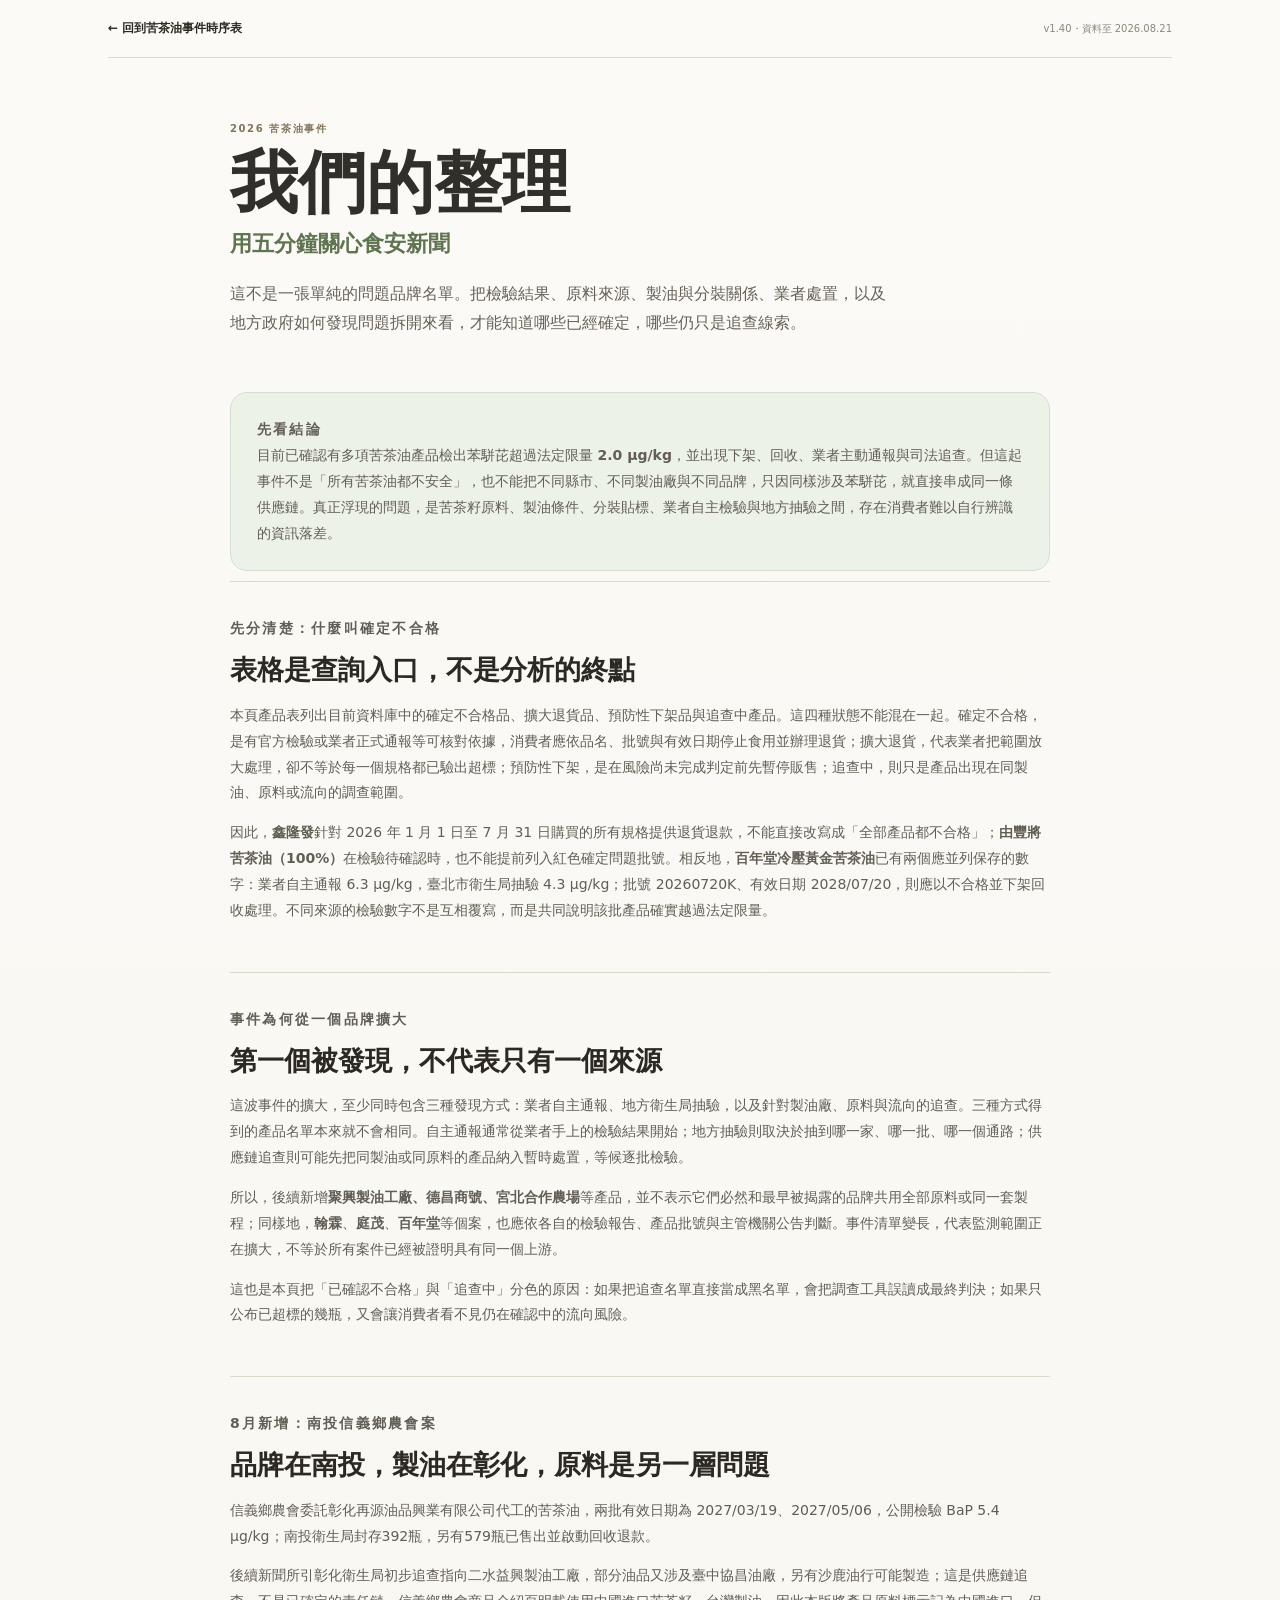
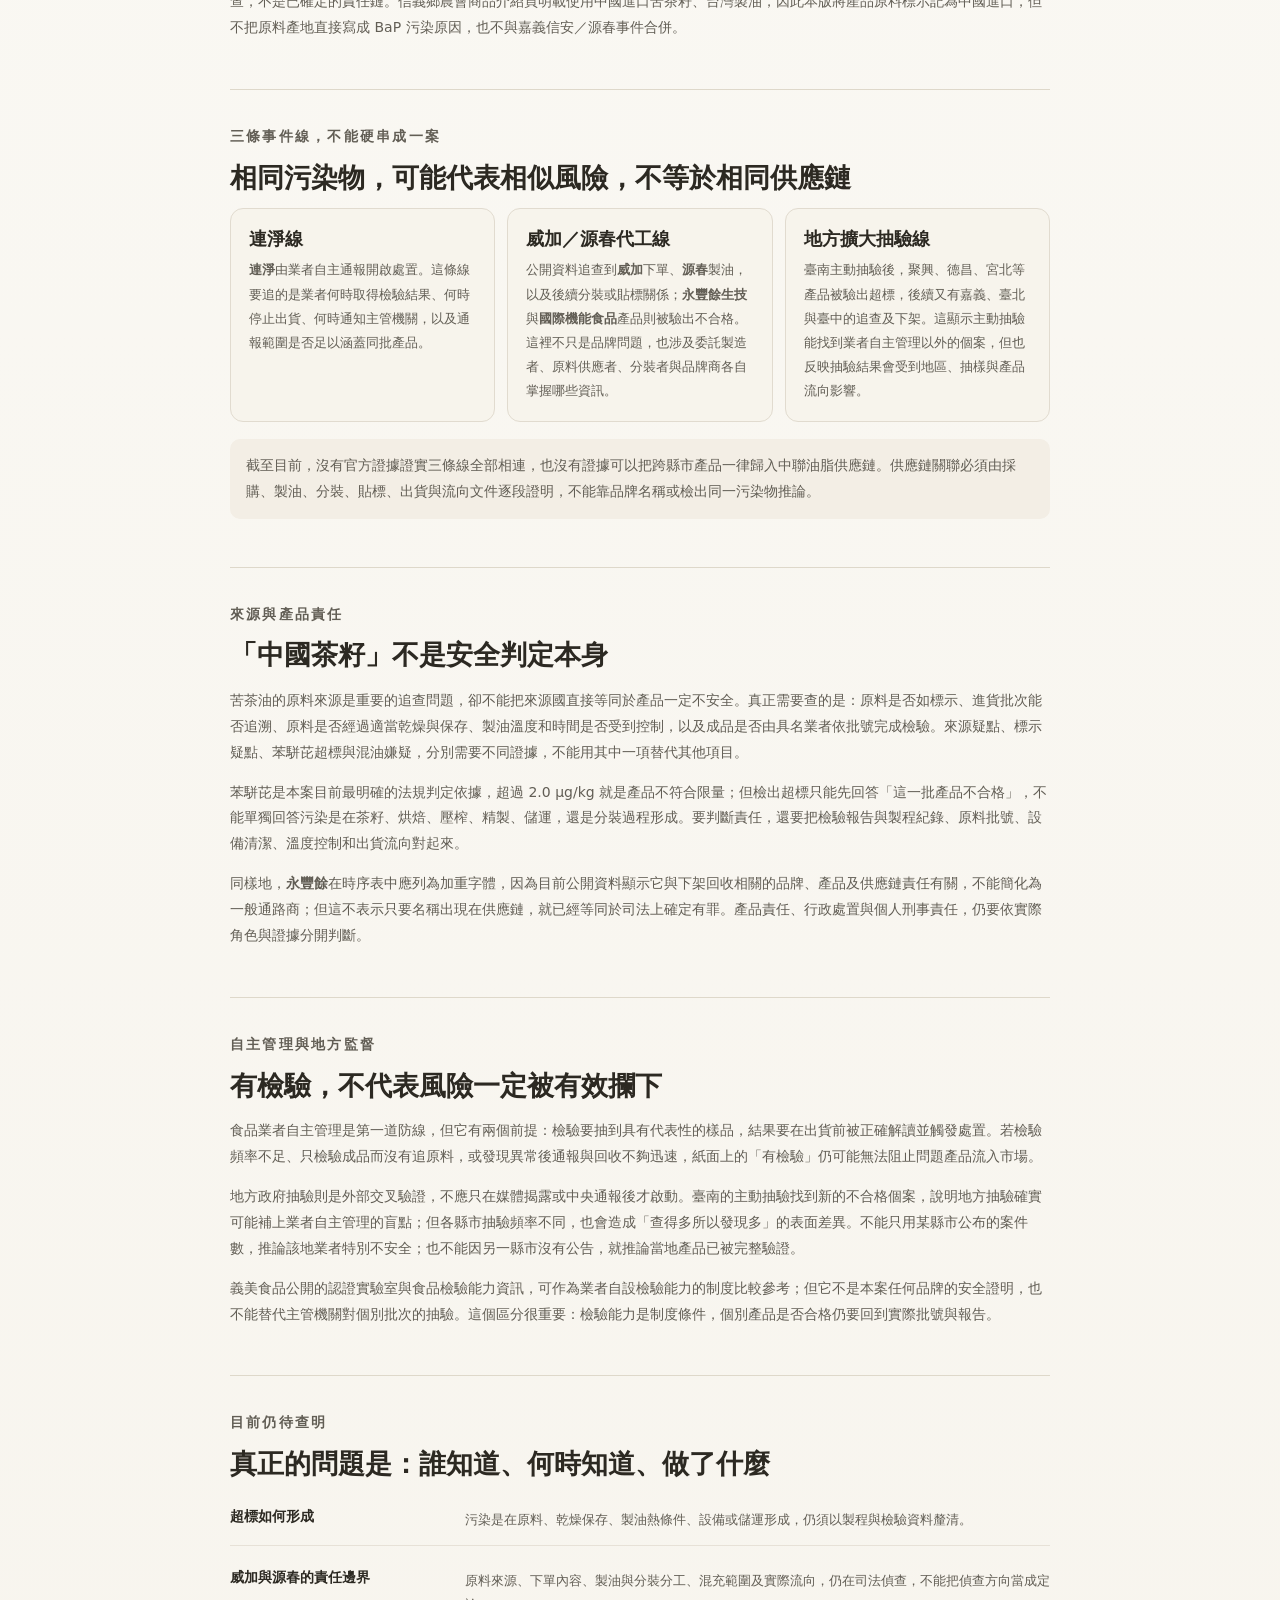
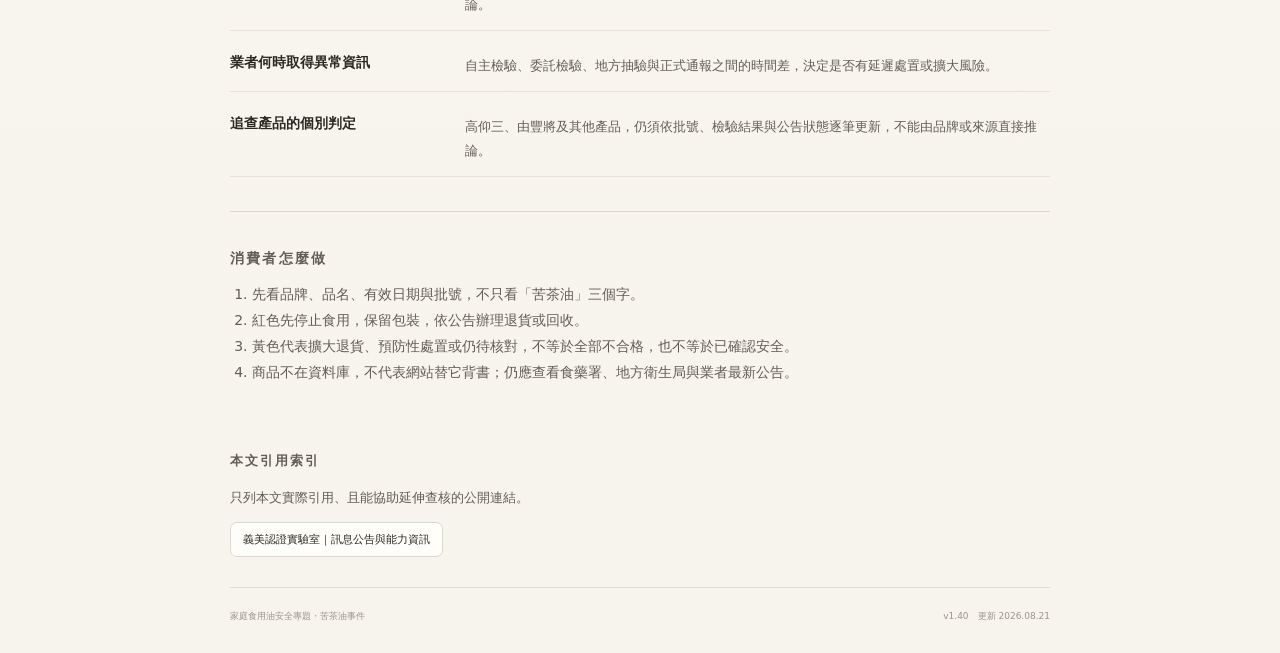
==== commit e16a0bc8: "Add files via upload" ====
--- a/camellia-report.html
+++ b/camellia-report.html
@@ -9,20 +9,19 @@
 </head>
 <body>
 <main class="reportPage camelliaReport">
-  <header class="storyTop"><a class="back" href="index.html#/camellia">← 回到苦茶油事件時序表</a><span class="date">v1.41・資料至 2026.08.24 23:00</span></header>
+  <header class="storyTop"><a class="back" href="index.html#/camellia">← 回到苦茶油事件時序表</a><span class="date">v1.40・資料至 2026.08.21</span></header>
   <section class="reportHero"><p class="kicker">2026 苦茶油事件</p><h1>我們的整理</h1><p class="reportSubtitle">用五分鐘關心食安新聞</p><p class="reportIntro">這不是一張單純的問題品牌名單。把檢驗結果、原料來源、製油與分裝關係、業者處置，以及地方政府如何發現問題拆開來看，才能知道哪些已經確定，哪些仍只是追查線索。</p></section>
   <section class="reportSection reportConclusion"><p class="kicker">先看結論</p><p>目前已確認有多項苦茶油產品檢出苯駢芘超過法定限量 <strong>2.0 μg/kg</strong>，並出現下架、回收、業者主動通報與司法追查。但這起事件不是「所有苦茶油都不安全」，也不能把不同縣市、不同製油廠與不同品牌，只因同樣涉及苯駢芘，就直接串成同一條供應鏈。真正浮現的問題，是苦茶籽原料、製油條件、分裝貼標、業者自主檢驗與地方抽驗之間，存在消費者難以自行辨識的資訊落差。</p></section>
-  <section class="reportSection"><p class="kicker">先分清楚：什麼叫確定不合格</p><h2>表格是查詢入口，不是分析的終點</h2><p>本頁產品表列出目前資料庫中的確定不合格品、擴大退貨品、預防性下架品與追查中產品。這四種狀態不能混在一起。確定不合格，是有官方檢驗或業者正式通報等可核對依據，消費者應依品名、批號與有效日期停止食用並辦理退貨；擴大退貨，代表業者把範圍放大處理，卻不等於每一個規格都已驗出超標；預防性下架，是在風險尚未完成判定前先暫停販售；追查中，則只是產品出現在同製油、原料或流向的調查範圍。</p><p>因此，<strong>鑫隆發</strong>針對 2026 年 1 月 1 日至 7 月 31 日購買的所有規格提供退貨退款，不能直接改寫成「全部產品都不合格」；<strong>由豐將苦茶油（100%）</strong>在 8 月 22 日前仍屬檢驗待確認，但臺中市食安處公布有效日期 2028/07/02 產品檢出苯駢芘 2.1 ppb 後，該批應改列紅色確定問題批號。相反地，<strong>百年堂冷壓黃金苦茶油</strong>已有兩個應並列保存的數字：業者自主通報 6.3 μg/kg，臺北市衛生局抽驗 4.3 μg/kg；批號 20260720K、有效日期 2028/07/20，則應以不合格並下架回收處理。不同來源的檢驗數字不是互相覆寫，而是共同說明該批產品確實越過法定限量。</p></section>
+  <section class="reportSection"><p class="kicker">先分清楚：什麼叫確定不合格</p><h2>表格是查詢入口，不是分析的終點</h2><p>本頁產品表列出目前資料庫中的確定不合格品、擴大退貨品、預防性下架品與追查中產品。這四種狀態不能混在一起。確定不合格，是有官方檢驗或業者正式通報等可核對依據，消費者應依品名、批號與有效日期停止食用並辦理退貨；擴大退貨，代表業者把範圍放大處理，卻不等於每一個規格都已驗出超標；預防性下架，是在風險尚未完成判定前先暫停販售；追查中，則只是產品出現在同製油、原料或流向的調查範圍。</p><p>因此，<strong>鑫隆發</strong>針對 2026 年 1 月 1 日至 7 月 31 日購買的所有規格提供退貨退款，不能直接改寫成「全部產品都不合格」；<strong>由豐將苦茶油（100%）</strong>在檢驗待確認時，也不能提前列入紅色確定問題批號。相反地，<strong>百年堂冷壓黃金苦茶油</strong>已有兩個應並列保存的數字：業者自主通報 6.3 μg/kg，臺北市衛生局抽驗 4.3 μg/kg；批號 20260720K、有效日期 2028/07/20，則應以不合格並下架回收處理。不同來源的檢驗數字不是互相覆寫，而是共同說明該批產品確實越過法定限量。</p></section>
   <section class="reportSection"><p class="kicker">事件為何從一個品牌擴大</p><h2>第一個被發現，不代表只有一個來源</h2><p>這波事件的擴大，至少同時包含三種發現方式：業者自主通報、地方衛生局抽驗，以及針對製油廠、原料與流向的追查。三種方式得到的產品名單本來就不會相同。自主通報通常從業者手上的檢驗結果開始；地方抽驗則取決於抽到哪一家、哪一批、哪一個通路；供應鏈追查則可能先把同製油或同原料的產品納入暫時處置，等候逐批檢驗。</p><p>所以，後續新增<strong>聚興製油工廠、德昌商號、宮北合作農場</strong>等產品，並不表示它們必然和最早被揭露的品牌共用全部原料或同一套製程；同樣地，<strong>翰霖</strong>、<strong>庭茂</strong>、<strong>百年堂</strong>等個案，也應依各自的檢驗報告、產品批號與主管機關公告判斷。事件清單變長，代表監測範圍正在擴大，不等於所有案件已經被證明具有同一個上游。</p><p>這也是本頁把「已確認不合格」與「追查中」分色的原因：如果把追查名單直接當成黑名單，會把調查工具誤讀成最終判決；如果只公布已超標的幾瓶，又會讓消費者看不見仍在確認中的流向風險。</p></section>
   <section class="reportSection"><p class="kicker">8月新增：南投信義鄉農會案</p><h2>品牌在南投，製油在彰化，原料是另一層問題</h2><p>信義鄉農會委託彰化再源油品興業有限公司代工的苦茶油，兩批有效日期為 2027/03/19、2027/05/06，公開檢驗 BaP 5.4 μg/kg；南投衛生局封存392瓶，另有579瓶已售出並啟動回收退款。</p><p>後續新聞所引彰化衛生局初步追查指向二水益興製油工廠，部分油品又涉及臺中協昌油廠，另有沙鹿油行可能製造；這是供應鏈追查，不是已確定的責任鏈。信義鄉農會商品介紹頁明載使用中國進口苦茶籽、台灣製油，因此本版將產品原料標示記為中國進口，但不把原料產地直接寫成 BaP 污染原因，也不與嘉義信安／源春事件合併。</p></section>
-  <section class="reportSection"><p class="kicker">8月20日彰化抽驗結果</p><h2>同一天出現四件新的確定不合格品</h2><p>彰化縣衛生局抽驗市售苦茶油 22 件，公布 4 件苯駢芘超標，檢出值介於 2.1 至 5.6 μg/kg。這四件分別是<strong>富香純100%苦茶油</strong>、<strong>100%冷壓苦茶油</strong>、<strong>松鼎高山苦茶油</strong>、<strong>祥記100%頂級茶仔油（又名苦茶油）</strong>，均已責令下架回收並移請製造商及油品來源所轄衛生局調查。</p><p>這批資料應視為地方主動抽驗找到的新問題產品，不宜直接併入信義鄉農會案或威加／源春線；但它顯示苯駢芘風險已不只集中在單一品牌，後續仍須依各產品的油品來源、負責廠商、批次與製程資料分別追查。</p></section>
   <section class="reportSection"><p class="kicker">三條事件線，不能硬串成一案</p><h2>相同污染物，可能代表相似風險，不等於相同供應鏈</h2><div class="reportLanes"><article><h3>連淨線</h3><p><strong>連淨</strong>由業者自主通報開啟處置。這條線要追的是業者何時取得檢驗結果、何時停止出貨、何時通知主管機關，以及通報範圍是否足以涵蓋同批產品。</p></article><article><h3>威加／源春代工線</h3><p>公開資料追查到<strong>威加</strong>下單、<strong>源春</strong>製油，以及後續分裝或貼標關係；<strong>永豐餘生技</strong>與<strong>國際機能食品</strong>產品則被驗出不合格。這裡不只是品牌問題，也涉及委託製造者、原料供應者、分裝者與品牌商各自掌握哪些資訊。</p></article><article><h3>地方擴大抽驗線</h3><p>臺南主動抽驗後，聚興、德昌、宮北等產品被驗出超標，後續又有嘉義、臺北與臺中的追查及下架。這顯示主動抽驗能找到業者自主管理以外的個案，但也反映抽驗結果會受到地區、抽樣與產品流向影響。</p></article></div><p class="reportBoundary">截至目前，沒有官方證據證實三條線全部相連，也沒有證據可以把跨縣市產品一律歸入中聯油脂供應鏈。供應鏈關聯必須由採購、製油、分裝、貼標、出貨與流向文件逐段證明，不能靠品牌名稱或檢出同一污染物推論。</p></section>
   <section class="reportSection"><p class="kicker">來源與產品責任</p><h2>「中國茶籽」不是安全判定本身</h2><p>苦茶油的原料來源是重要的追查問題，卻不能把來源國直接等同於產品一定不安全。真正需要查的是：原料是否如標示、進貨批次能否追溯、原料是否經過適當乾燥與保存、製油溫度和時間是否受到控制，以及成品是否由具名業者依批號完成檢驗。來源疑點、標示疑點、苯駢芘超標與混油嫌疑，分別需要不同證據，不能用其中一項替代其他項目。</p><p>苯駢芘是本案目前最明確的法規判定依據，超過 2.0 μg/kg 就是產品不符合限量；但檢出超標只能先回答「這一批產品不合格」，不能單獨回答污染是在茶籽、烘焙、壓榨、精製、儲運，還是分裝過程形成。要判斷責任，還要把檢驗報告與製程紀錄、原料批號、設備清潔、溫度控制和出貨流向對起來。</p><p>同樣地，<strong>永豐餘</strong>在時序表中應列為加重字體，因為目前公開資料顯示它與下架回收相關的品牌、產品及供應鏈責任有關，不能簡化為一般通路商；但這不表示只要名稱出現在供應鏈，就已經等同於司法上確定有罪。產品責任、行政處置與個人刑事責任，仍要依實際角色與證據分開判斷。</p></section>
   <section class="reportSection"><p class="kicker">自主管理與地方監督</p><h2>有檢驗，不代表風險一定被有效攔下</h2><p>食品業者自主管理是第一道防線，但它有兩個前提：檢驗要抽到具有代表性的樣品，結果要在出貨前被正確解讀並觸發處置。若檢驗頻率不足、只檢驗成品而沒有追原料，或發現異常後通報與回收不夠迅速，紙面上的「有檢驗」仍可能無法阻止問題產品流入市場。</p><p>地方政府抽驗則是外部交叉驗證，不應只在媒體揭露或中央通報後才啟動。臺南的主動抽驗找到新的不合格個案，說明地方抽驗確實可能補上業者自主管理的盲點；但各縣市抽驗頻率不同，也會造成「查得多所以發現多」的表面差異。不能只用某縣市公布的案件數，推論該地業者特別不安全；也不能因另一縣市沒有公告，就推論當地產品已被完整驗證。</p><p>義美食品公開的認證實驗室與食品檢驗能力資訊，可作為業者自設檢驗能力的制度比較參考；但它不是本案任何品牌的安全證明，也不能替代主管機關對個別批次的抽驗。這個區分很重要：檢驗能力是制度條件，個別產品是否合格仍要回到實際批號與報告。</p></section>
-  <section class="reportSection"><p class="kicker">目前仍待查明</p><h2>真正的問題是：誰知道、何時知道、做了什麼</h2><div class="reportQuestions"><div><strong>超標如何形成</strong><span>污染是在原料、乾燥保存、製油熱條件、設備或儲運形成，仍須以製程與檢驗資料釐清。</span></div><div><strong>威加與源春的責任邊界</strong><span>原料來源、下單內容、製油與分裝分工、混充範圍及實際流向，仍在司法偵查，不能把偵查方向當成定論。</span></div><div><strong>業者何時取得異常資訊</strong><span>自主檢驗、委託檢驗、地方抽驗與正式通報之間的時間差，決定是否有延遲處置或擴大風險。</span></div><div><strong>追查產品的個別判定</strong><span>高仰三、由豐將、彰化抽驗4件及其他產品，仍須依批號、檢驗結果與公告狀態逐筆更新，不能由品牌或來源直接推論。</span></div></div></section>
+  <section class="reportSection"><p class="kicker">目前仍待查明</p><h2>真正的問題是：誰知道、何時知道、做了什麼</h2><div class="reportQuestions"><div><strong>超標如何形成</strong><span>污染是在原料、乾燥保存、製油熱條件、設備或儲運形成，仍須以製程與檢驗資料釐清。</span></div><div><strong>威加與源春的責任邊界</strong><span>原料來源、下單內容、製油與分裝分工、混充範圍及實際流向，仍在司法偵查，不能把偵查方向當成定論。</span></div><div><strong>業者何時取得異常資訊</strong><span>自主檢驗、委託檢驗、地方抽驗與正式通報之間的時間差，決定是否有延遲處置或擴大風險。</span></div><div><strong>追查產品的個別判定</strong><span>高仰三、由豐將及其他產品，仍須依批號、檢驗結果與公告狀態逐筆更新，不能由品牌或來源直接推論。</span></div></div></section>
   <section class="reportSection consumer"><p class="kicker">消費者怎麼做</p><ol><li>先看品牌、品名、有效日期與批號，不只看「苦茶油」三個字。</li><li>紅色先停止食用，保留包裝，依公告辦理退貨或回收。</li><li>黃色代表擴大退貨、預防性處置或仍待核對，不等於全部不合格，也不等於已確認安全。</li><li>商品不在資料庫，不代表網站替它背書；仍應查看食藥署、地方衛生局與業者最新公告。</li></ol></section>
   <section class="reportSources"><p class="kicker">本文引用索引</p><p>只列本文實際引用、且能協助延伸查核的公開連結。</p><div class="sources"><a href="https://www.imeifoods.com.tw/lab/news2.html" target="_blank" rel="noreferrer">義美認證實驗室｜訊息公告與能力資訊</a></div></section>
-  <footer class="footer"><span>家庭食用油安全專題・苦茶油事件</span><span>v1.41　更新 2026.08.24</span></footer>
+  <footer class="footer"><span>家庭食用油安全專題・苦茶油事件</span><span>v1.40　更新 2026.08.21</span></footer>
 </main>
 </body>
 </html>
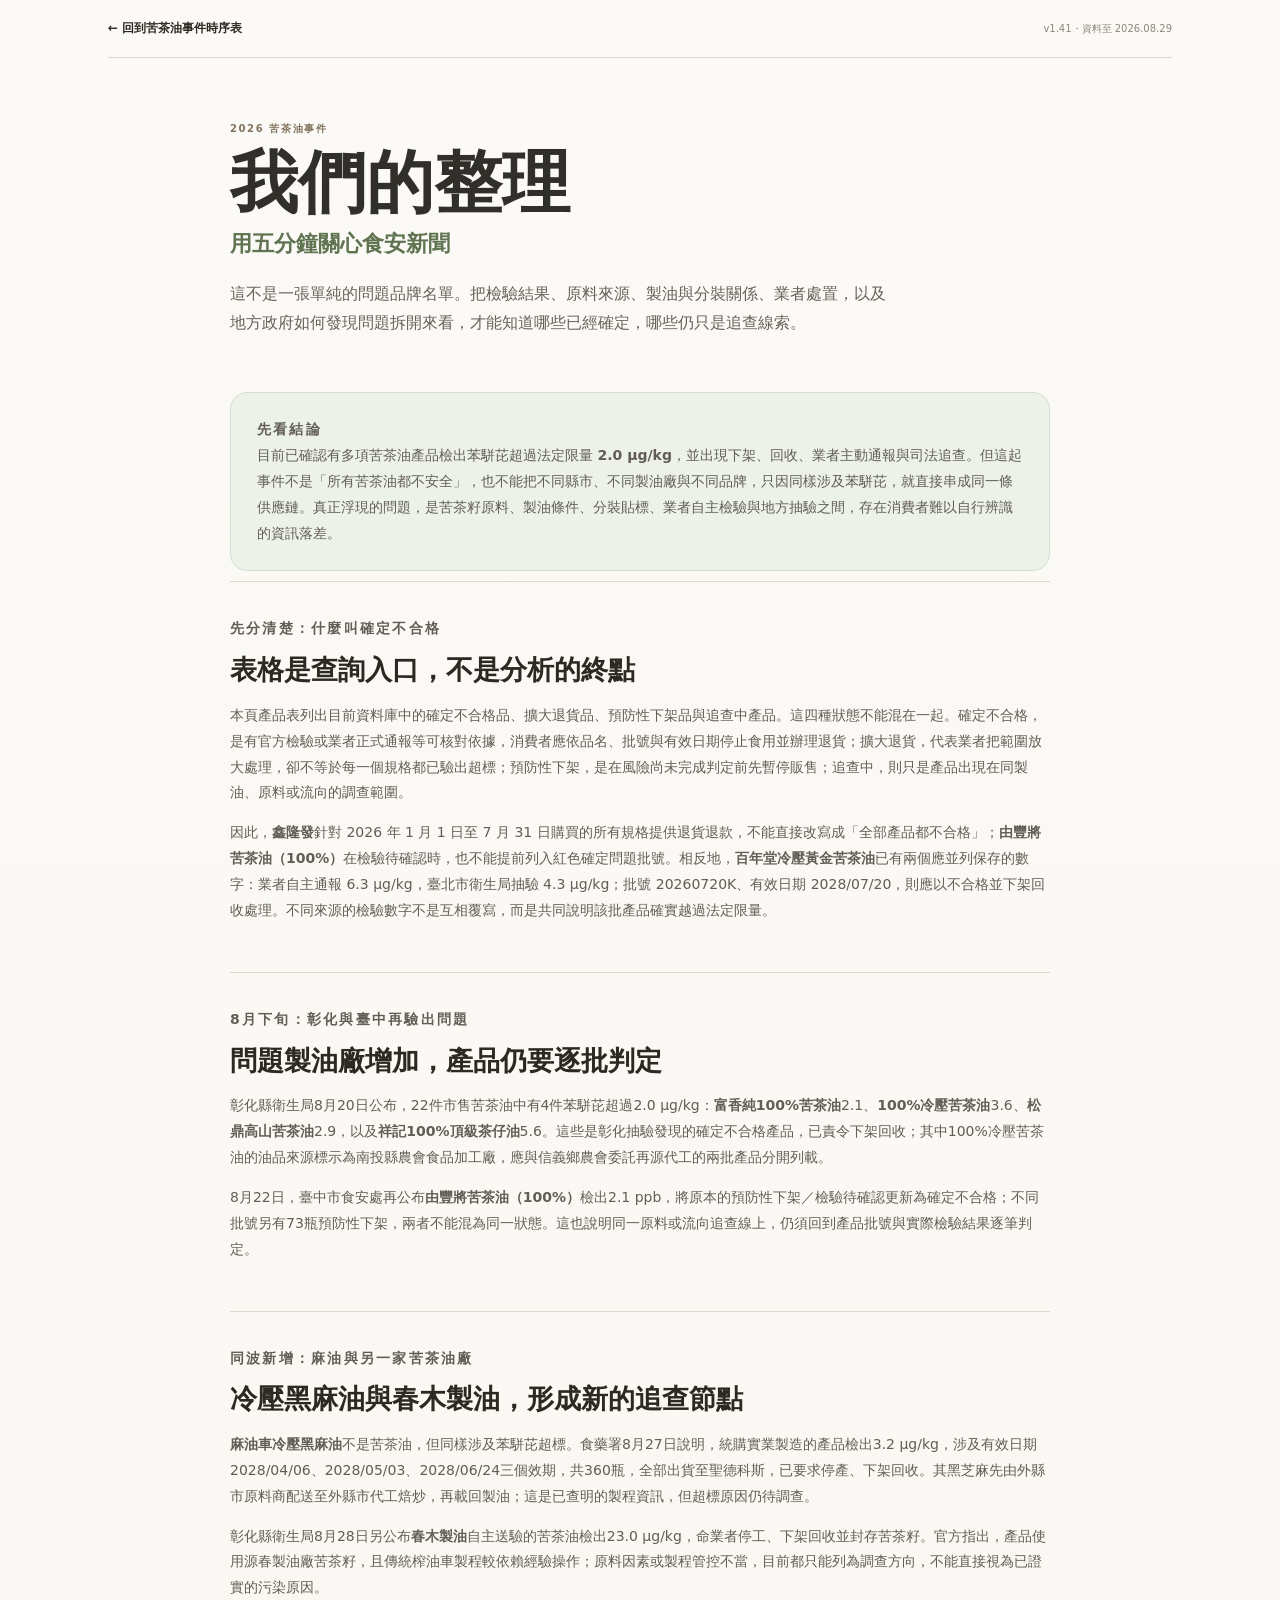
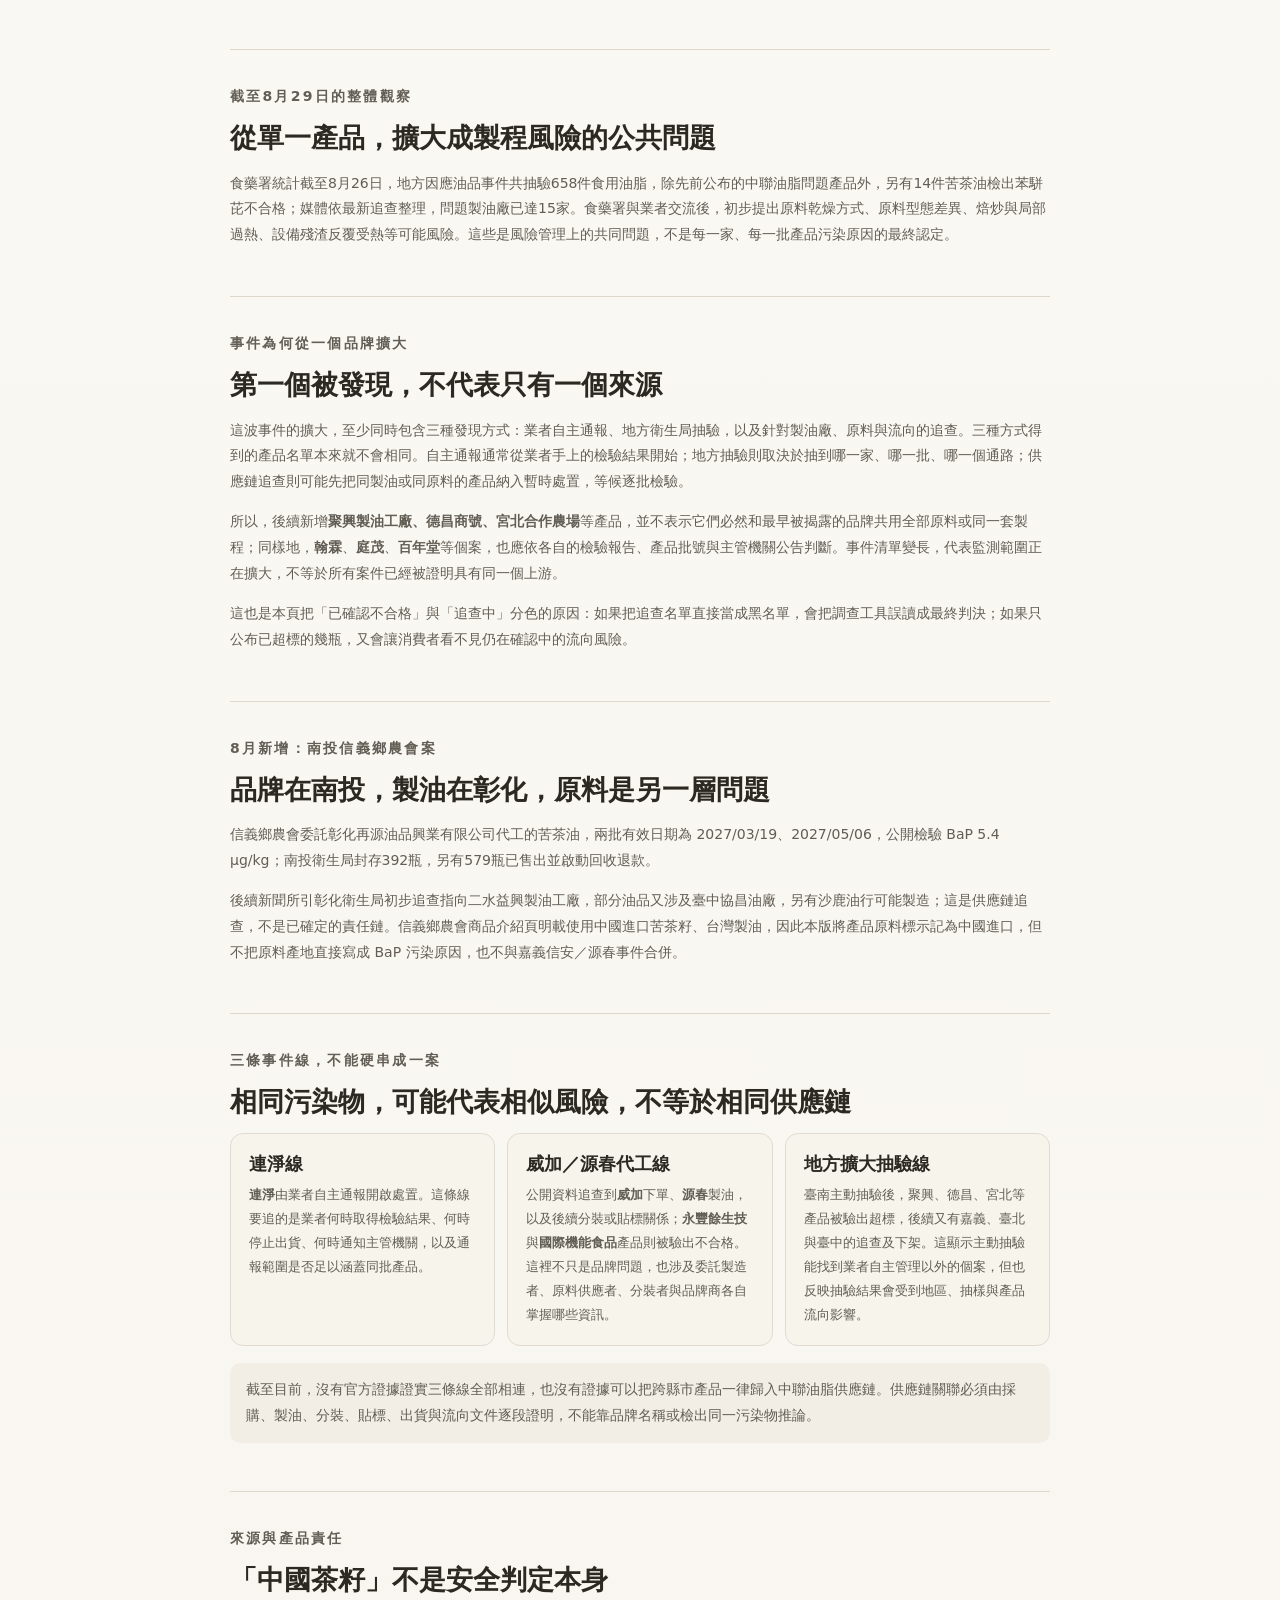
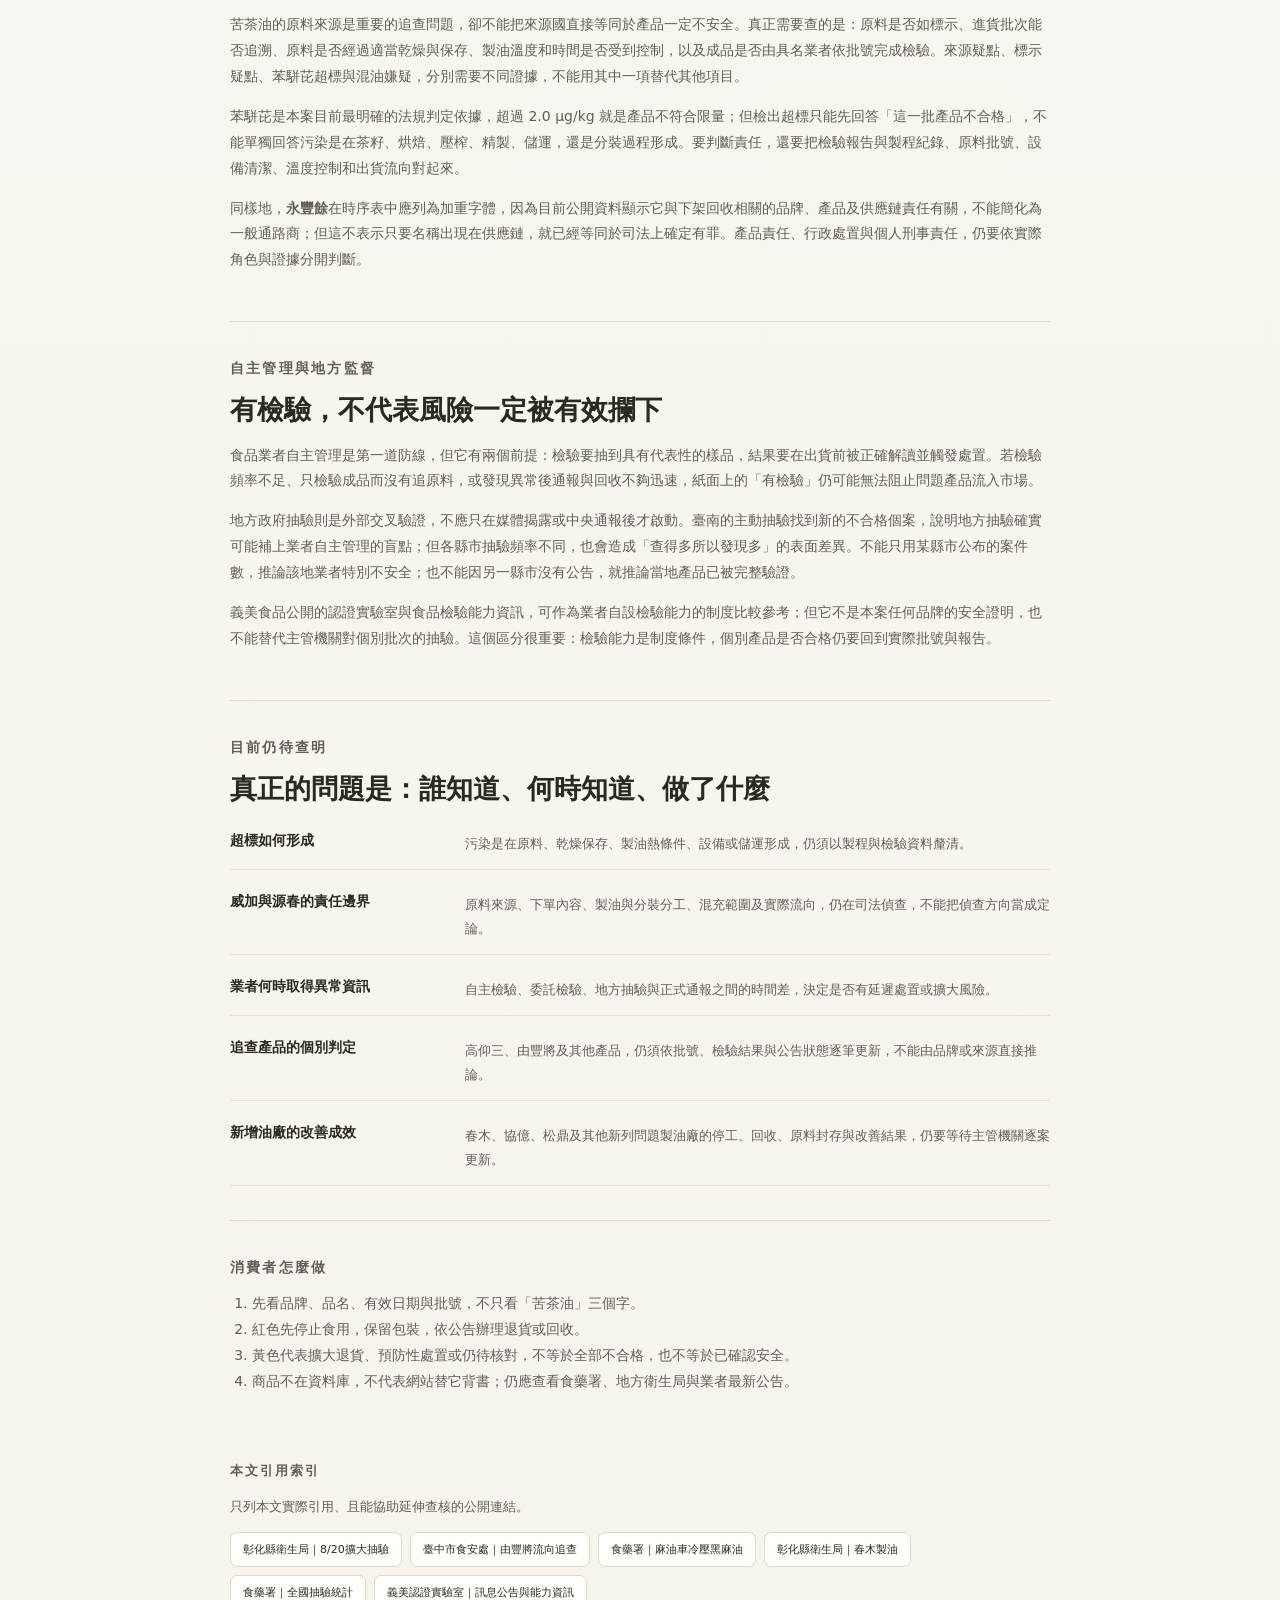
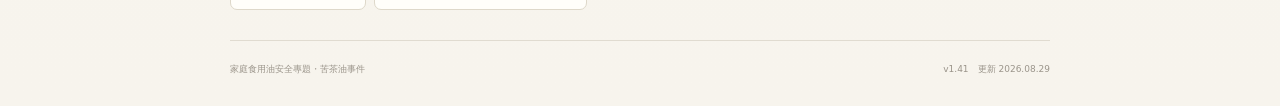
==== commit 4632d377: "Add files via upload" ====
--- a/camellia-report.html
+++ b/camellia-report.html
@@ -9,19 +9,22 @@
 </head>
 <body>
 <main class="reportPage camelliaReport">
-  <header class="storyTop"><a class="back" href="index.html#/camellia">← 回到苦茶油事件時序表</a><span class="date">v1.40・資料至 2026.08.21</span></header>
+  <header class="storyTop"><a class="back" href="index.html#/camellia">← 回到苦茶油事件時序表</a><span class="date">v1.41・資料至 2026.08.29</span></header>
   <section class="reportHero"><p class="kicker">2026 苦茶油事件</p><h1>我們的整理</h1><p class="reportSubtitle">用五分鐘關心食安新聞</p><p class="reportIntro">這不是一張單純的問題品牌名單。把檢驗結果、原料來源、製油與分裝關係、業者處置，以及地方政府如何發現問題拆開來看，才能知道哪些已經確定，哪些仍只是追查線索。</p></section>
   <section class="reportSection reportConclusion"><p class="kicker">先看結論</p><p>目前已確認有多項苦茶油產品檢出苯駢芘超過法定限量 <strong>2.0 μg/kg</strong>，並出現下架、回收、業者主動通報與司法追查。但這起事件不是「所有苦茶油都不安全」，也不能把不同縣市、不同製油廠與不同品牌，只因同樣涉及苯駢芘，就直接串成同一條供應鏈。真正浮現的問題，是苦茶籽原料、製油條件、分裝貼標、業者自主檢驗與地方抽驗之間，存在消費者難以自行辨識的資訊落差。</p></section>
   <section class="reportSection"><p class="kicker">先分清楚：什麼叫確定不合格</p><h2>表格是查詢入口，不是分析的終點</h2><p>本頁產品表列出目前資料庫中的確定不合格品、擴大退貨品、預防性下架品與追查中產品。這四種狀態不能混在一起。確定不合格，是有官方檢驗或業者正式通報等可核對依據，消費者應依品名、批號與有效日期停止食用並辦理退貨；擴大退貨，代表業者把範圍放大處理，卻不等於每一個規格都已驗出超標；預防性下架，是在風險尚未完成判定前先暫停販售；追查中，則只是產品出現在同製油、原料或流向的調查範圍。</p><p>因此，<strong>鑫隆發</strong>針對 2026 年 1 月 1 日至 7 月 31 日購買的所有規格提供退貨退款，不能直接改寫成「全部產品都不合格」；<strong>由豐將苦茶油（100%）</strong>在檢驗待確認時，也不能提前列入紅色確定問題批號。相反地，<strong>百年堂冷壓黃金苦茶油</strong>已有兩個應並列保存的數字：業者自主通報 6.3 μg/kg，臺北市衛生局抽驗 4.3 μg/kg；批號 20260720K、有效日期 2028/07/20，則應以不合格並下架回收處理。不同來源的檢驗數字不是互相覆寫，而是共同說明該批產品確實越過法定限量。</p></section>
+  <section class="reportSection"><p class="kicker">8月下旬：彰化與臺中再驗出問題</p><h2>問題製油廠增加，產品仍要逐批判定</h2><p>彰化縣衛生局8月20日公布，22件市售苦茶油中有4件苯駢芘超過2.0 μg/kg：<strong>富香純100%苦茶油</strong>2.1、<strong>100%冷壓苦茶油</strong>3.6、<strong>松鼎高山苦茶油</strong>2.9，以及<strong>祥記100%頂級茶仔油</strong>5.6。這些是彰化抽驗發現的確定不合格產品，已責令下架回收；其中100%冷壓苦茶油的油品來源標示為南投縣農會食品加工廠，應與信義鄉農會委託再源代工的兩批產品分開列載。</p><p>8月22日，臺中市食安處再公布<strong>由豐將苦茶油（100%）</strong>檢出2.1 ppb，將原本的預防性下架／檢驗待確認更新為確定不合格；不同批號另有73瓶預防性下架，兩者不能混為同一狀態。這也說明同一原料或流向追查線上，仍須回到產品批號與實際檢驗結果逐筆判定。</p></section>
+  <section class="reportSection"><p class="kicker">同波新增：麻油與另一家苦茶油廠</p><h2>冷壓黑麻油與春木製油，形成新的追查節點</h2><p><strong>麻油車冷壓黑麻油</strong>不是苦茶油，但同樣涉及苯駢芘超標。食藥署8月27日說明，統購實業製造的產品檢出3.2 μg/kg，涉及有效日期2028/04/06、2028/05/03、2028/06/24三個效期，共360瓶，全部出貨至聖德科斯，已要求停產、下架回收。其黑芝麻先由外縣市原料商配送至外縣市代工焙炒，再載回製油；這是已查明的製程資訊，但超標原因仍待調查。</p><p>彰化縣衛生局8月28日另公布<strong>春木製油</strong>自主送驗的苦茶油檢出23.0 μg/kg，命業者停工、下架回收並封存苦茶籽。官方指出，產品使用源春製油廠苦茶籽，且傳統榨油車製程較依賴經驗操作；原料因素或製程管控不當，目前都只能列為調查方向，不能直接視為已證實的污染原因。</p></section>
+  <section class="reportSection"><p class="kicker">截至8月29日的整體觀察</p><h2>從單一產品，擴大成製程風險的公共問題</h2><p>食藥署統計截至8月26日，地方因應油品事件共抽驗658件食用油脂，除先前公布的中聯油脂問題產品外，另有14件苦茶油檢出苯駢芘不合格；媒體依最新追查整理，問題製油廠已達15家。食藥署與業者交流後，初步提出原料乾燥方式、原料型態差異、焙炒與局部過熱、設備殘渣反覆受熱等可能風險。這些是風險管理上的共同問題，不是每一家、每一批產品污染原因的最終認定。</p></section>
   <section class="reportSection"><p class="kicker">事件為何從一個品牌擴大</p><h2>第一個被發現，不代表只有一個來源</h2><p>這波事件的擴大，至少同時包含三種發現方式：業者自主通報、地方衛生局抽驗，以及針對製油廠、原料與流向的追查。三種方式得到的產品名單本來就不會相同。自主通報通常從業者手上的檢驗結果開始；地方抽驗則取決於抽到哪一家、哪一批、哪一個通路；供應鏈追查則可能先把同製油或同原料的產品納入暫時處置，等候逐批檢驗。</p><p>所以，後續新增<strong>聚興製油工廠、德昌商號、宮北合作農場</strong>等產品，並不表示它們必然和最早被揭露的品牌共用全部原料或同一套製程；同樣地，<strong>翰霖</strong>、<strong>庭茂</strong>、<strong>百年堂</strong>等個案，也應依各自的檢驗報告、產品批號與主管機關公告判斷。事件清單變長，代表監測範圍正在擴大，不等於所有案件已經被證明具有同一個上游。</p><p>這也是本頁把「已確認不合格」與「追查中」分色的原因：如果把追查名單直接當成黑名單，會把調查工具誤讀成最終判決；如果只公布已超標的幾瓶，又會讓消費者看不見仍在確認中的流向風險。</p></section>
   <section class="reportSection"><p class="kicker">8月新增：南投信義鄉農會案</p><h2>品牌在南投，製油在彰化，原料是另一層問題</h2><p>信義鄉農會委託彰化再源油品興業有限公司代工的苦茶油，兩批有效日期為 2027/03/19、2027/05/06，公開檢驗 BaP 5.4 μg/kg；南投衛生局封存392瓶，另有579瓶已售出並啟動回收退款。</p><p>後續新聞所引彰化衛生局初步追查指向二水益興製油工廠，部分油品又涉及臺中協昌油廠，另有沙鹿油行可能製造；這是供應鏈追查，不是已確定的責任鏈。信義鄉農會商品介紹頁明載使用中國進口苦茶籽、台灣製油，因此本版將產品原料標示記為中國進口，但不把原料產地直接寫成 BaP 污染原因，也不與嘉義信安／源春事件合併。</p></section>
   <section class="reportSection"><p class="kicker">三條事件線，不能硬串成一案</p><h2>相同污染物，可能代表相似風險，不等於相同供應鏈</h2><div class="reportLanes"><article><h3>連淨線</h3><p><strong>連淨</strong>由業者自主通報開啟處置。這條線要追的是業者何時取得檢驗結果、何時停止出貨、何時通知主管機關，以及通報範圍是否足以涵蓋同批產品。</p></article><article><h3>威加／源春代工線</h3><p>公開資料追查到<strong>威加</strong>下單、<strong>源春</strong>製油，以及後續分裝或貼標關係；<strong>永豐餘生技</strong>與<strong>國際機能食品</strong>產品則被驗出不合格。這裡不只是品牌問題，也涉及委託製造者、原料供應者、分裝者與品牌商各自掌握哪些資訊。</p></article><article><h3>地方擴大抽驗線</h3><p>臺南主動抽驗後，聚興、德昌、宮北等產品被驗出超標，後續又有嘉義、臺北與臺中的追查及下架。這顯示主動抽驗能找到業者自主管理以外的個案，但也反映抽驗結果會受到地區、抽樣與產品流向影響。</p></article></div><p class="reportBoundary">截至目前，沒有官方證據證實三條線全部相連，也沒有證據可以把跨縣市產品一律歸入中聯油脂供應鏈。供應鏈關聯必須由採購、製油、分裝、貼標、出貨與流向文件逐段證明，不能靠品牌名稱或檢出同一污染物推論。</p></section>
   <section class="reportSection"><p class="kicker">來源與產品責任</p><h2>「中國茶籽」不是安全判定本身</h2><p>苦茶油的原料來源是重要的追查問題，卻不能把來源國直接等同於產品一定不安全。真正需要查的是：原料是否如標示、進貨批次能否追溯、原料是否經過適當乾燥與保存、製油溫度和時間是否受到控制，以及成品是否由具名業者依批號完成檢驗。來源疑點、標示疑點、苯駢芘超標與混油嫌疑，分別需要不同證據，不能用其中一項替代其他項目。</p><p>苯駢芘是本案目前最明確的法規判定依據，超過 2.0 μg/kg 就是產品不符合限量；但檢出超標只能先回答「這一批產品不合格」，不能單獨回答污染是在茶籽、烘焙、壓榨、精製、儲運，還是分裝過程形成。要判斷責任，還要把檢驗報告與製程紀錄、原料批號、設備清潔、溫度控制和出貨流向對起來。</p><p>同樣地，<strong>永豐餘</strong>在時序表中應列為加重字體，因為目前公開資料顯示它與下架回收相關的品牌、產品及供應鏈責任有關，不能簡化為一般通路商；但這不表示只要名稱出現在供應鏈，就已經等同於司法上確定有罪。產品責任、行政處置與個人刑事責任，仍要依實際角色與證據分開判斷。</p></section>
   <section class="reportSection"><p class="kicker">自主管理與地方監督</p><h2>有檢驗，不代表風險一定被有效攔下</h2><p>食品業者自主管理是第一道防線，但它有兩個前提：檢驗要抽到具有代表性的樣品，結果要在出貨前被正確解讀並觸發處置。若檢驗頻率不足、只檢驗成品而沒有追原料，或發現異常後通報與回收不夠迅速，紙面上的「有檢驗」仍可能無法阻止問題產品流入市場。</p><p>地方政府抽驗則是外部交叉驗證，不應只在媒體揭露或中央通報後才啟動。臺南的主動抽驗找到新的不合格個案，說明地方抽驗確實可能補上業者自主管理的盲點；但各縣市抽驗頻率不同，也會造成「查得多所以發現多」的表面差異。不能只用某縣市公布的案件數，推論該地業者特別不安全；也不能因另一縣市沒有公告，就推論當地產品已被完整驗證。</p><p>義美食品公開的認證實驗室與食品檢驗能力資訊，可作為業者自設檢驗能力的制度比較參考；但它不是本案任何品牌的安全證明，也不能替代主管機關對個別批次的抽驗。這個區分很重要：檢驗能力是制度條件，個別產品是否合格仍要回到實際批號與報告。</p></section>
-  <section class="reportSection"><p class="kicker">目前仍待查明</p><h2>真正的問題是：誰知道、何時知道、做了什麼</h2><div class="reportQuestions"><div><strong>超標如何形成</strong><span>污染是在原料、乾燥保存、製油熱條件、設備或儲運形成，仍須以製程與檢驗資料釐清。</span></div><div><strong>威加與源春的責任邊界</strong><span>原料來源、下單內容、製油與分裝分工、混充範圍及實際流向，仍在司法偵查，不能把偵查方向當成定論。</span></div><div><strong>業者何時取得異常資訊</strong><span>自主檢驗、委託檢驗、地方抽驗與正式通報之間的時間差，決定是否有延遲處置或擴大風險。</span></div><div><strong>追查產品的個別判定</strong><span>高仰三、由豐將及其他產品，仍須依批號、檢驗結果與公告狀態逐筆更新，不能由品牌或來源直接推論。</span></div></div></section>
+  <section class="reportSection"><p class="kicker">目前仍待查明</p><h2>真正的問題是：誰知道、何時知道、做了什麼</h2><div class="reportQuestions"><div><strong>超標如何形成</strong><span>污染是在原料、乾燥保存、製油熱條件、設備或儲運形成，仍須以製程與檢驗資料釐清。</span></div><div><strong>威加與源春的責任邊界</strong><span>原料來源、下單內容、製油與分裝分工、混充範圍及實際流向，仍在司法偵查，不能把偵查方向當成定論。</span></div><div><strong>業者何時取得異常資訊</strong><span>自主檢驗、委託檢驗、地方抽驗與正式通報之間的時間差，決定是否有延遲處置或擴大風險。</span></div><div><strong>追查產品的個別判定</strong><span>高仰三、由豐將及其他產品，仍須依批號、檢驗結果與公告狀態逐筆更新，不能由品牌或來源直接推論。</span></div><div><strong>新增油廠的改善成效</strong><span>春木、協億、松鼎及其他新列問題製油廠的停工、回收、原料封存與改善結果，仍要等待主管機關逐案更新。</span></div></div></section>
   <section class="reportSection consumer"><p class="kicker">消費者怎麼做</p><ol><li>先看品牌、品名、有效日期與批號，不只看「苦茶油」三個字。</li><li>紅色先停止食用，保留包裝，依公告辦理退貨或回收。</li><li>黃色代表擴大退貨、預防性處置或仍待核對，不等於全部不合格，也不等於已確認安全。</li><li>商品不在資料庫，不代表網站替它背書；仍應查看食藥署、地方衛生局與業者最新公告。</li></ol></section>
-  <section class="reportSources"><p class="kicker">本文引用索引</p><p>只列本文實際引用、且能協助延伸查核的公開連結。</p><div class="sources"><a href="https://www.imeifoods.com.tw/lab/news2.html" target="_blank" rel="noreferrer">義美認證實驗室｜訊息公告與能力資訊</a></div></section>
-  <footer class="footer"><span>家庭食用油安全專題・苦茶油事件</span><span>v1.40　更新 2026.08.21</span></footer>
+  <section class="reportSources"><p class="kicker">本文引用索引</p><p>只列本文實際引用、且能協助延伸查核的公開連結。</p><div class="sources"><a href="https://www.fda.gov.tw/TC/csmnewsContent.aspx?id=t634617&amp;mid=267" target="_blank" rel="noreferrer">彰化縣衛生局｜8/20擴大抽驗</a><a href="https://www.fda.gov.tw/TC/csmnewsContent.aspx?id=t634625&amp;mid=267" target="_blank" rel="noreferrer">臺中市食安處｜由豐將流向追查</a><a href="https://www.fda.gov.tw/TC/newsContent.aspx?cid=4&amp;id=t634638" target="_blank" rel="noreferrer">食藥署｜麻油車冷壓黑麻油</a><a href="https://www.fda.gov.tw/tc/csmnewsContent.aspx?id=t634643&amp;mid=267" target="_blank" rel="noreferrer">彰化縣衛生局｜春木製油</a><a href="https://www.fda.gov.tw/TC/newsContent.aspx?cid=4&amp;id=t634636" target="_blank" rel="noreferrer">食藥署｜全國抽驗統計</a><a href="https://www.imeifoods.com.tw/lab/news2.html" target="_blank" rel="noreferrer">義美認證實驗室｜訊息公告與能力資訊</a></div></section>
+  <footer class="footer"><span>家庭食用油安全專題・苦茶油事件</span><span>v1.41　更新 2026.08.29</span></footer>
 </main>
 </body>
 </html>
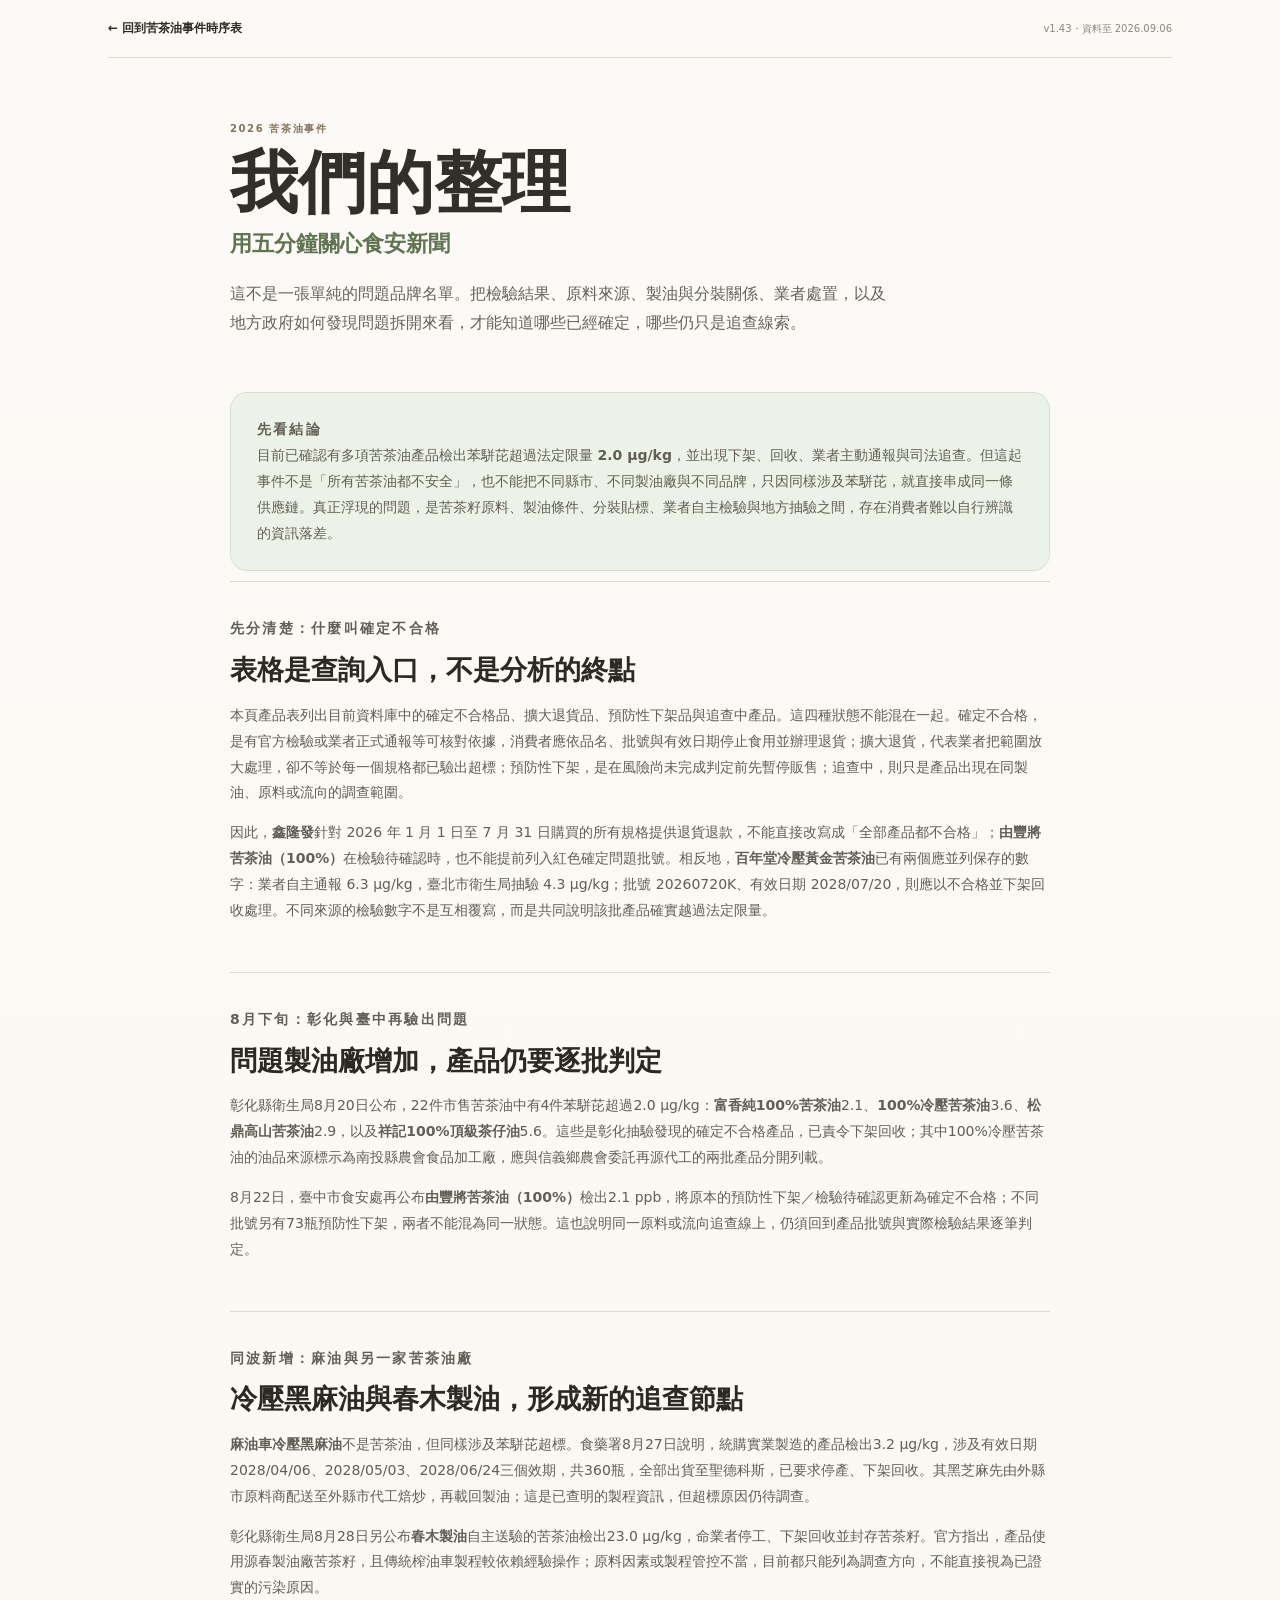
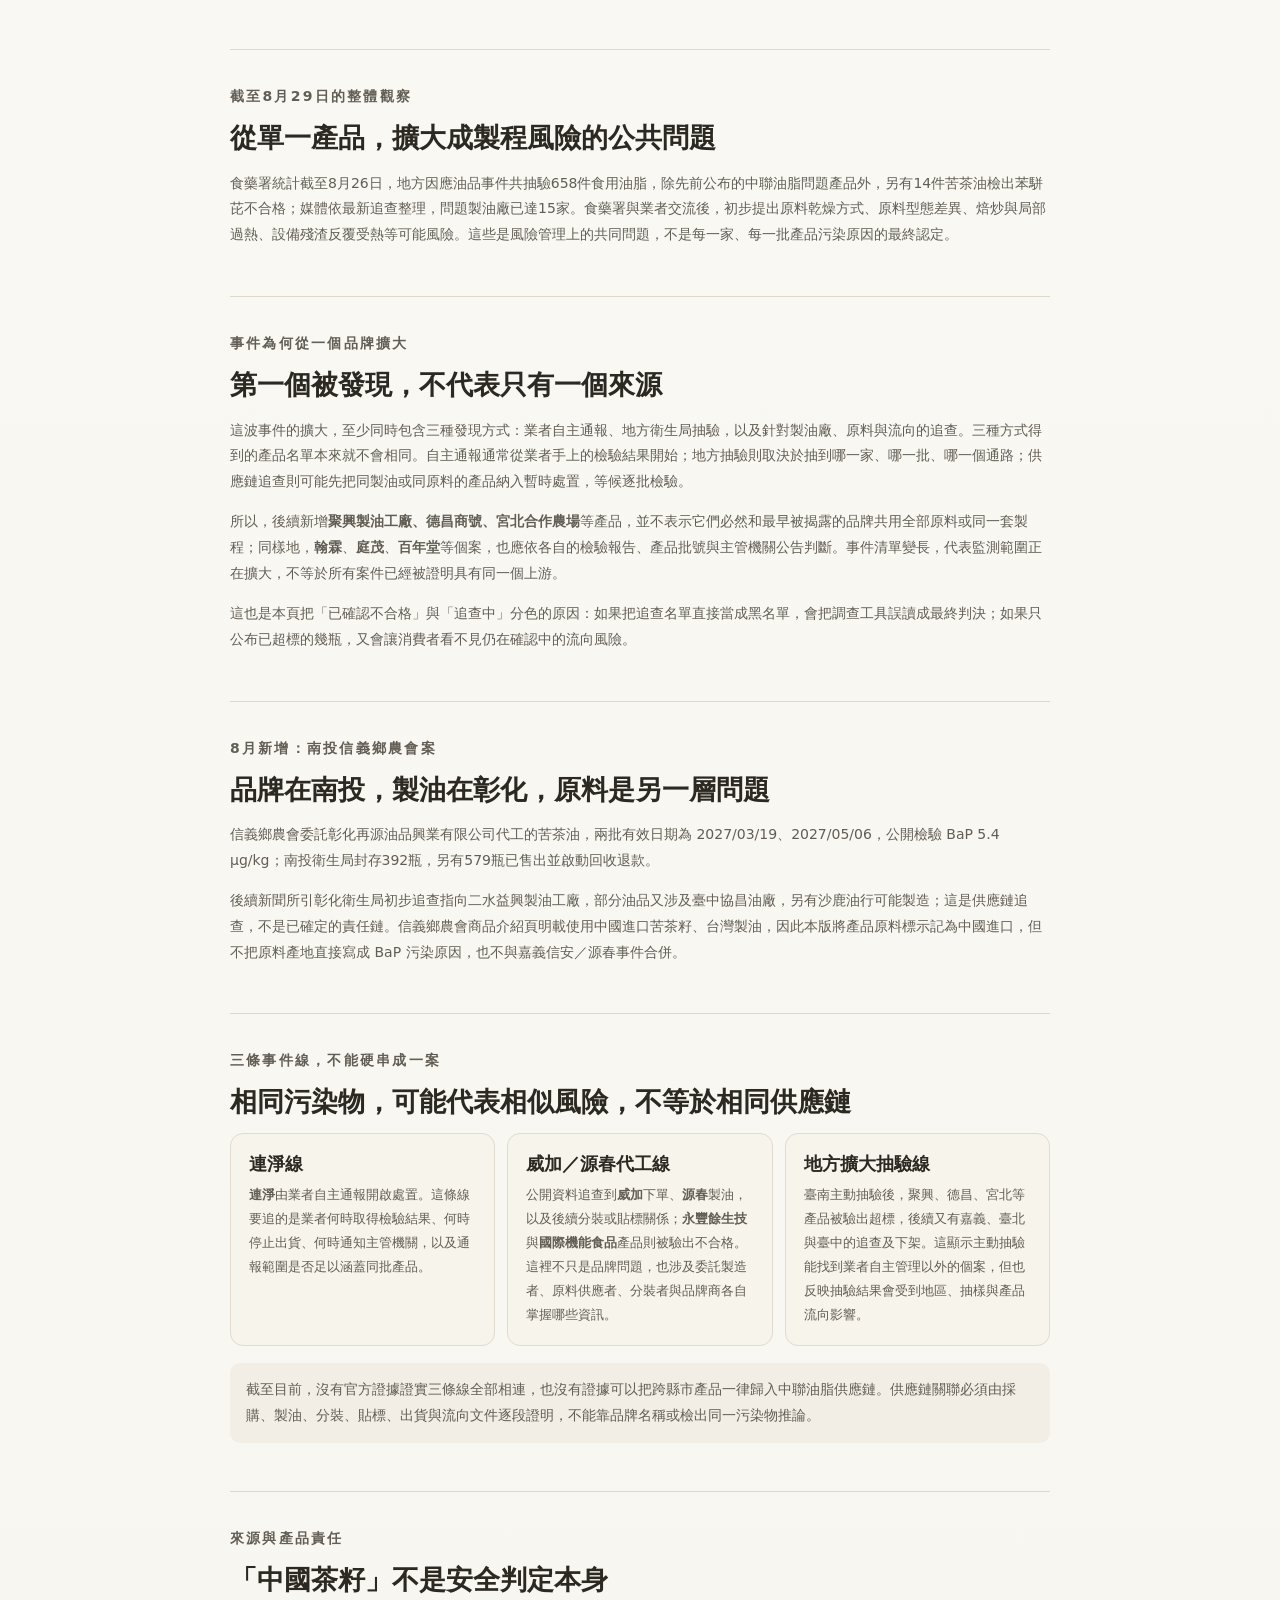
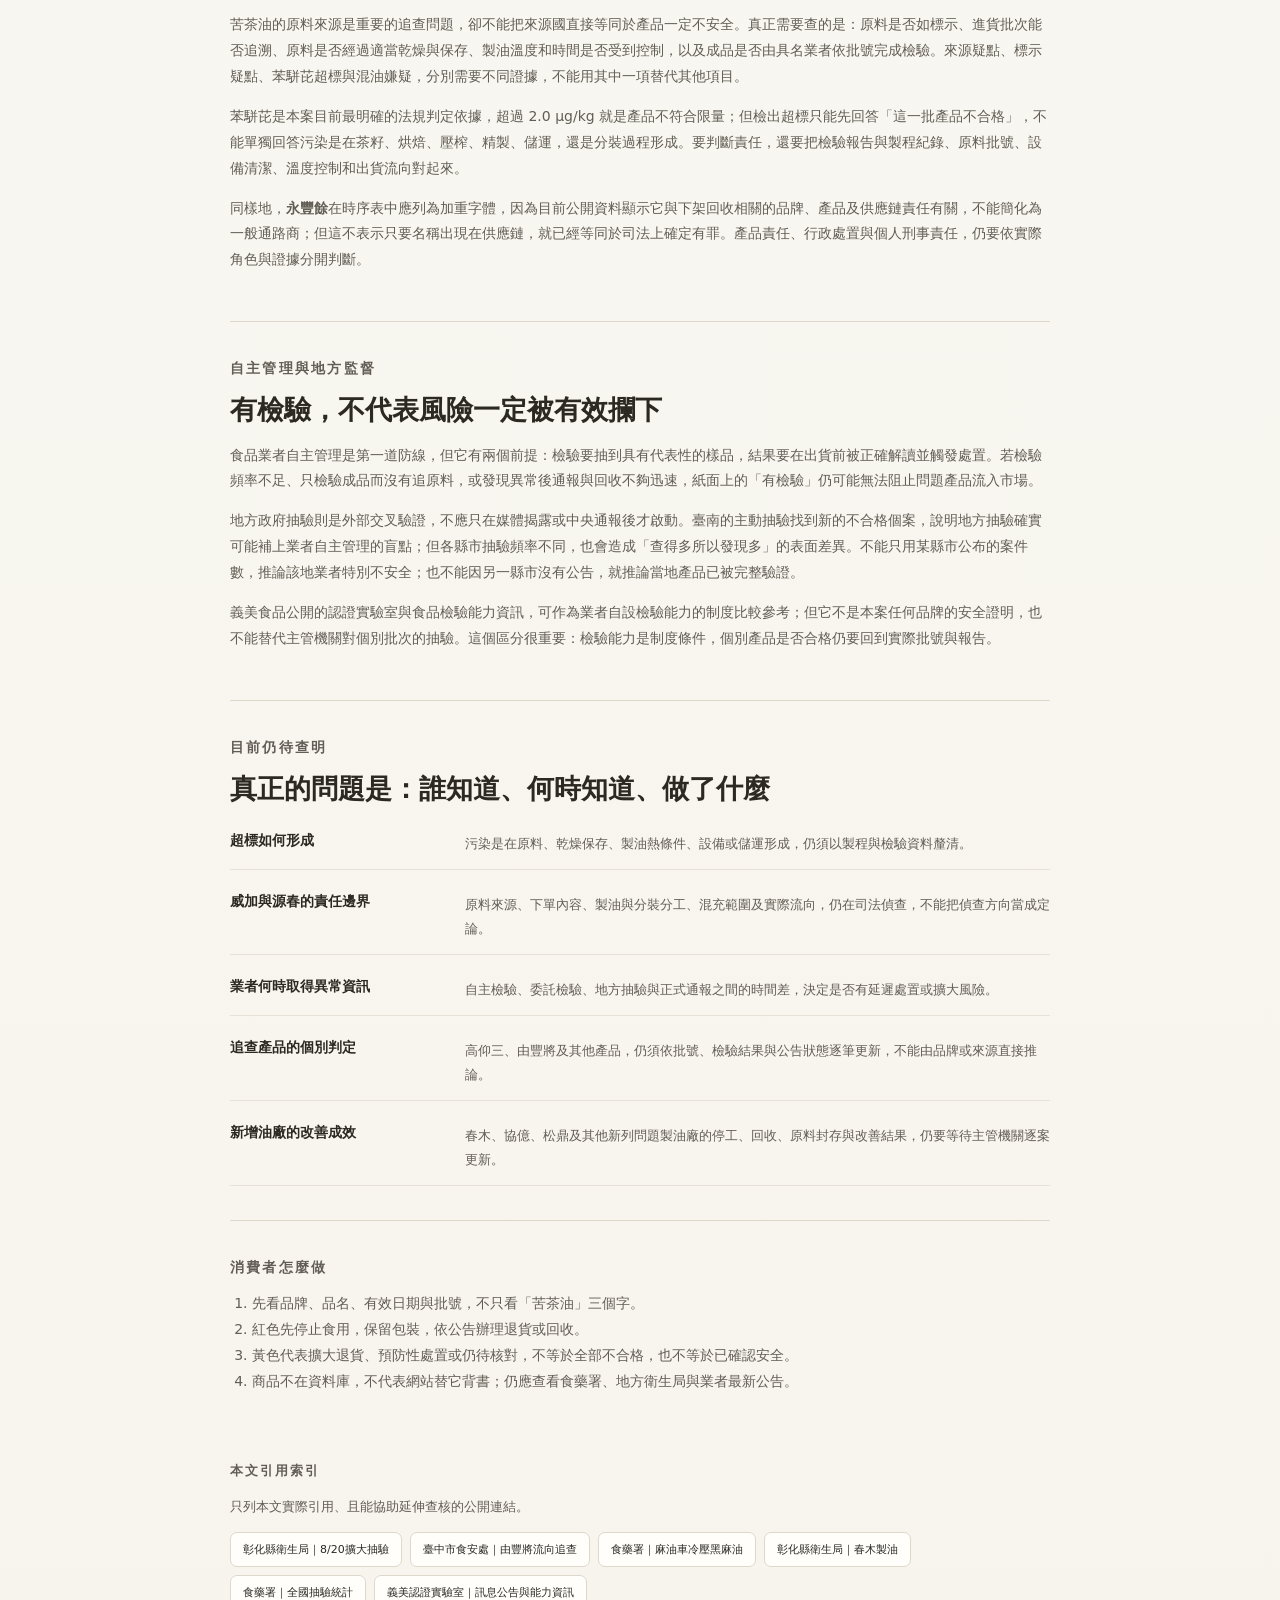
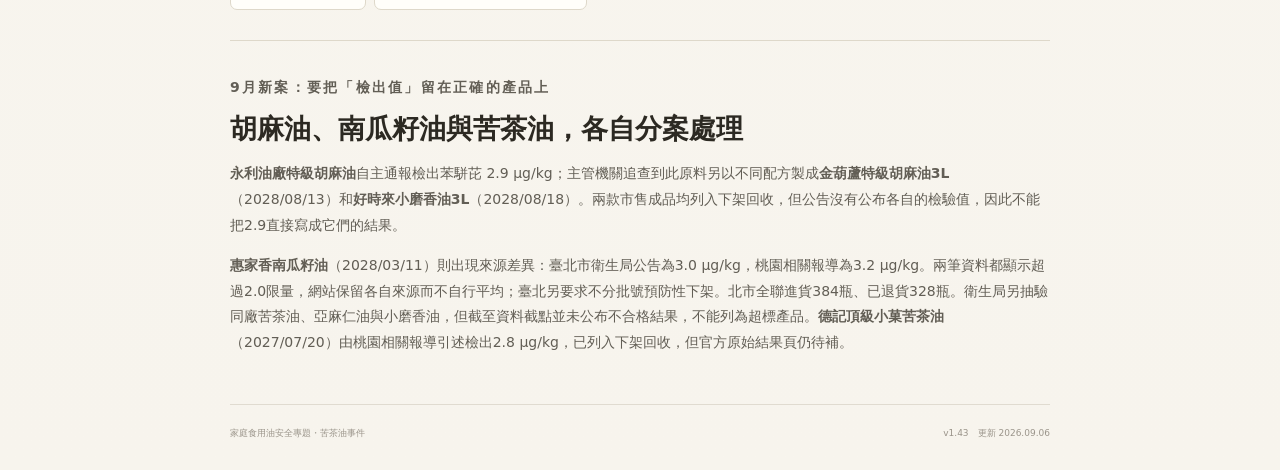
==== commit 87486712: "Add files via upload" ====
--- a/camellia-report.html
+++ b/camellia-report.html
@@ -9,7 +9,7 @@
 </head>
 <body>
 <main class="reportPage camelliaReport">
-  <header class="storyTop"><a class="back" href="index.html#/camellia">← 回到苦茶油事件時序表</a><span class="date">v1.41・資料至 2026.08.29</span></header>
+  <header class="storyTop"><a class="back" href="index.html#/camellia">← 回到苦茶油事件時序表</a><span class="date">v1.43・資料至 2026.09.06</span></header>
   <section class="reportHero"><p class="kicker">2026 苦茶油事件</p><h1>我們的整理</h1><p class="reportSubtitle">用五分鐘關心食安新聞</p><p class="reportIntro">這不是一張單純的問題品牌名單。把檢驗結果、原料來源、製油與分裝關係、業者處置，以及地方政府如何發現問題拆開來看，才能知道哪些已經確定，哪些仍只是追查線索。</p></section>
   <section class="reportSection reportConclusion"><p class="kicker">先看結論</p><p>目前已確認有多項苦茶油產品檢出苯駢芘超過法定限量 <strong>2.0 μg/kg</strong>，並出現下架、回收、業者主動通報與司法追查。但這起事件不是「所有苦茶油都不安全」，也不能把不同縣市、不同製油廠與不同品牌，只因同樣涉及苯駢芘，就直接串成同一條供應鏈。真正浮現的問題，是苦茶籽原料、製油條件、分裝貼標、業者自主檢驗與地方抽驗之間，存在消費者難以自行辨識的資訊落差。</p></section>
   <section class="reportSection"><p class="kicker">先分清楚：什麼叫確定不合格</p><h2>表格是查詢入口，不是分析的終點</h2><p>本頁產品表列出目前資料庫中的確定不合格品、擴大退貨品、預防性下架品與追查中產品。這四種狀態不能混在一起。確定不合格，是有官方檢驗或業者正式通報等可核對依據，消費者應依品名、批號與有效日期停止食用並辦理退貨；擴大退貨，代表業者把範圍放大處理，卻不等於每一個規格都已驗出超標；預防性下架，是在風險尚未完成判定前先暫停販售；追查中，則只是產品出現在同製油、原料或流向的調查範圍。</p><p>因此，<strong>鑫隆發</strong>針對 2026 年 1 月 1 日至 7 月 31 日購買的所有規格提供退貨退款，不能直接改寫成「全部產品都不合格」；<strong>由豐將苦茶油（100%）</strong>在檢驗待確認時，也不能提前列入紅色確定問題批號。相反地，<strong>百年堂冷壓黃金苦茶油</strong>已有兩個應並列保存的數字：業者自主通報 6.3 μg/kg，臺北市衛生局抽驗 4.3 μg/kg；批號 20260720K、有效日期 2028/07/20，則應以不合格並下架回收處理。不同來源的檢驗數字不是互相覆寫，而是共同說明該批產品確實越過法定限量。</p></section>
@@ -24,7 +24,8 @@
   <section class="reportSection"><p class="kicker">目前仍待查明</p><h2>真正的問題是：誰知道、何時知道、做了什麼</h2><div class="reportQuestions"><div><strong>超標如何形成</strong><span>污染是在原料、乾燥保存、製油熱條件、設備或儲運形成，仍須以製程與檢驗資料釐清。</span></div><div><strong>威加與源春的責任邊界</strong><span>原料來源、下單內容、製油與分裝分工、混充範圍及實際流向，仍在司法偵查，不能把偵查方向當成定論。</span></div><div><strong>業者何時取得異常資訊</strong><span>自主檢驗、委託檢驗、地方抽驗與正式通報之間的時間差，決定是否有延遲處置或擴大風險。</span></div><div><strong>追查產品的個別判定</strong><span>高仰三、由豐將及其他產品，仍須依批號、檢驗結果與公告狀態逐筆更新，不能由品牌或來源直接推論。</span></div><div><strong>新增油廠的改善成效</strong><span>春木、協億、松鼎及其他新列問題製油廠的停工、回收、原料封存與改善結果，仍要等待主管機關逐案更新。</span></div></div></section>
   <section class="reportSection consumer"><p class="kicker">消費者怎麼做</p><ol><li>先看品牌、品名、有效日期與批號，不只看「苦茶油」三個字。</li><li>紅色先停止食用，保留包裝，依公告辦理退貨或回收。</li><li>黃色代表擴大退貨、預防性處置或仍待核對，不等於全部不合格，也不等於已確認安全。</li><li>商品不在資料庫，不代表網站替它背書；仍應查看食藥署、地方衛生局與業者最新公告。</li></ol></section>
   <section class="reportSources"><p class="kicker">本文引用索引</p><p>只列本文實際引用、且能協助延伸查核的公開連結。</p><div class="sources"><a href="https://www.fda.gov.tw/TC/csmnewsContent.aspx?id=t634617&amp;mid=267" target="_blank" rel="noreferrer">彰化縣衛生局｜8/20擴大抽驗</a><a href="https://www.fda.gov.tw/TC/csmnewsContent.aspx?id=t634625&amp;mid=267" target="_blank" rel="noreferrer">臺中市食安處｜由豐將流向追查</a><a href="https://www.fda.gov.tw/TC/newsContent.aspx?cid=4&amp;id=t634638" target="_blank" rel="noreferrer">食藥署｜麻油車冷壓黑麻油</a><a href="https://www.fda.gov.tw/tc/csmnewsContent.aspx?id=t634643&amp;mid=267" target="_blank" rel="noreferrer">彰化縣衛生局｜春木製油</a><a href="https://www.fda.gov.tw/TC/newsContent.aspx?cid=4&amp;id=t634636" target="_blank" rel="noreferrer">食藥署｜全國抽驗統計</a><a href="https://www.imeifoods.com.tw/lab/news2.html" target="_blank" rel="noreferrer">義美認證實驗室｜訊息公告與能力資訊</a></div></section>
-  <footer class="footer"><span>家庭食用油安全專題・苦茶油事件</span><span>v1.41　更新 2026.08.29</span></footer>
+  <section class="reportSection"><p class="kicker">9月新案：要把「檢出值」留在正確的產品上</p><h2>胡麻油、南瓜籽油與苦茶油，各自分案處理</h2><p><strong>永利油廠特級胡麻油</strong>自主通報檢出苯駢芘 2.9 μg/kg；主管機關追查到此原料另以不同配方製成<strong>金葫蘆特級胡麻油3L</strong>（2028/08/13）和<strong>好時來小磨香油3L</strong>（2028/08/18）。兩款市售成品均列入下架回收，但公告沒有公布各自的檢驗值，因此不能把2.9直接寫成它們的結果。</p><p><strong>惠家香南瓜籽油</strong>（2028/03/11）則出現來源差異：臺北市衛生局公告為3.0 μg/kg，桃園相關報導為3.2 μg/kg。兩筆資料都顯示超過2.0限量，網站保留各自來源而不自行平均；臺北另要求不分批號預防性下架。北市全聯進貨384瓶、已退貨328瓶。衛生局另抽驗同廠苦茶油、亞麻仁油與小磨香油，但截至資料截點並未公布不合格結果，不能列為超標產品。<strong>德記頂級小菓苦茶油</strong>（2027/07/20）由桃園相關報導引述檢出2.8 μg/kg，已列入下架回收，但官方原始結果頁仍待補。</p></section>
+  <footer class="footer"><span>家庭食用油安全專題・苦茶油事件</span><span>v1.43　更新 2026.09.06</span></footer>
 </main>
 </body>
 </html>
--- a/styles.css
+++ b/styles.css
@@ -15,3 +15,4 @@
 .indictmentCopy{margin:0;color:#574b43;font-size:16px;font-weight:650;line-height:1.85}
 .indictmentLink{display:inline-block;margin-top:12px;color:#8f4845;font-size:13px;font-weight:850}
 @media(max-width:760px){.indictmentAlert{margin:20px 16px 0;padding:20px 17px;border-left-width:5px}.indictmentAlert h2{font-size:27px}.indictmentCopy{font-size:15px;line-height:1.8}}
+
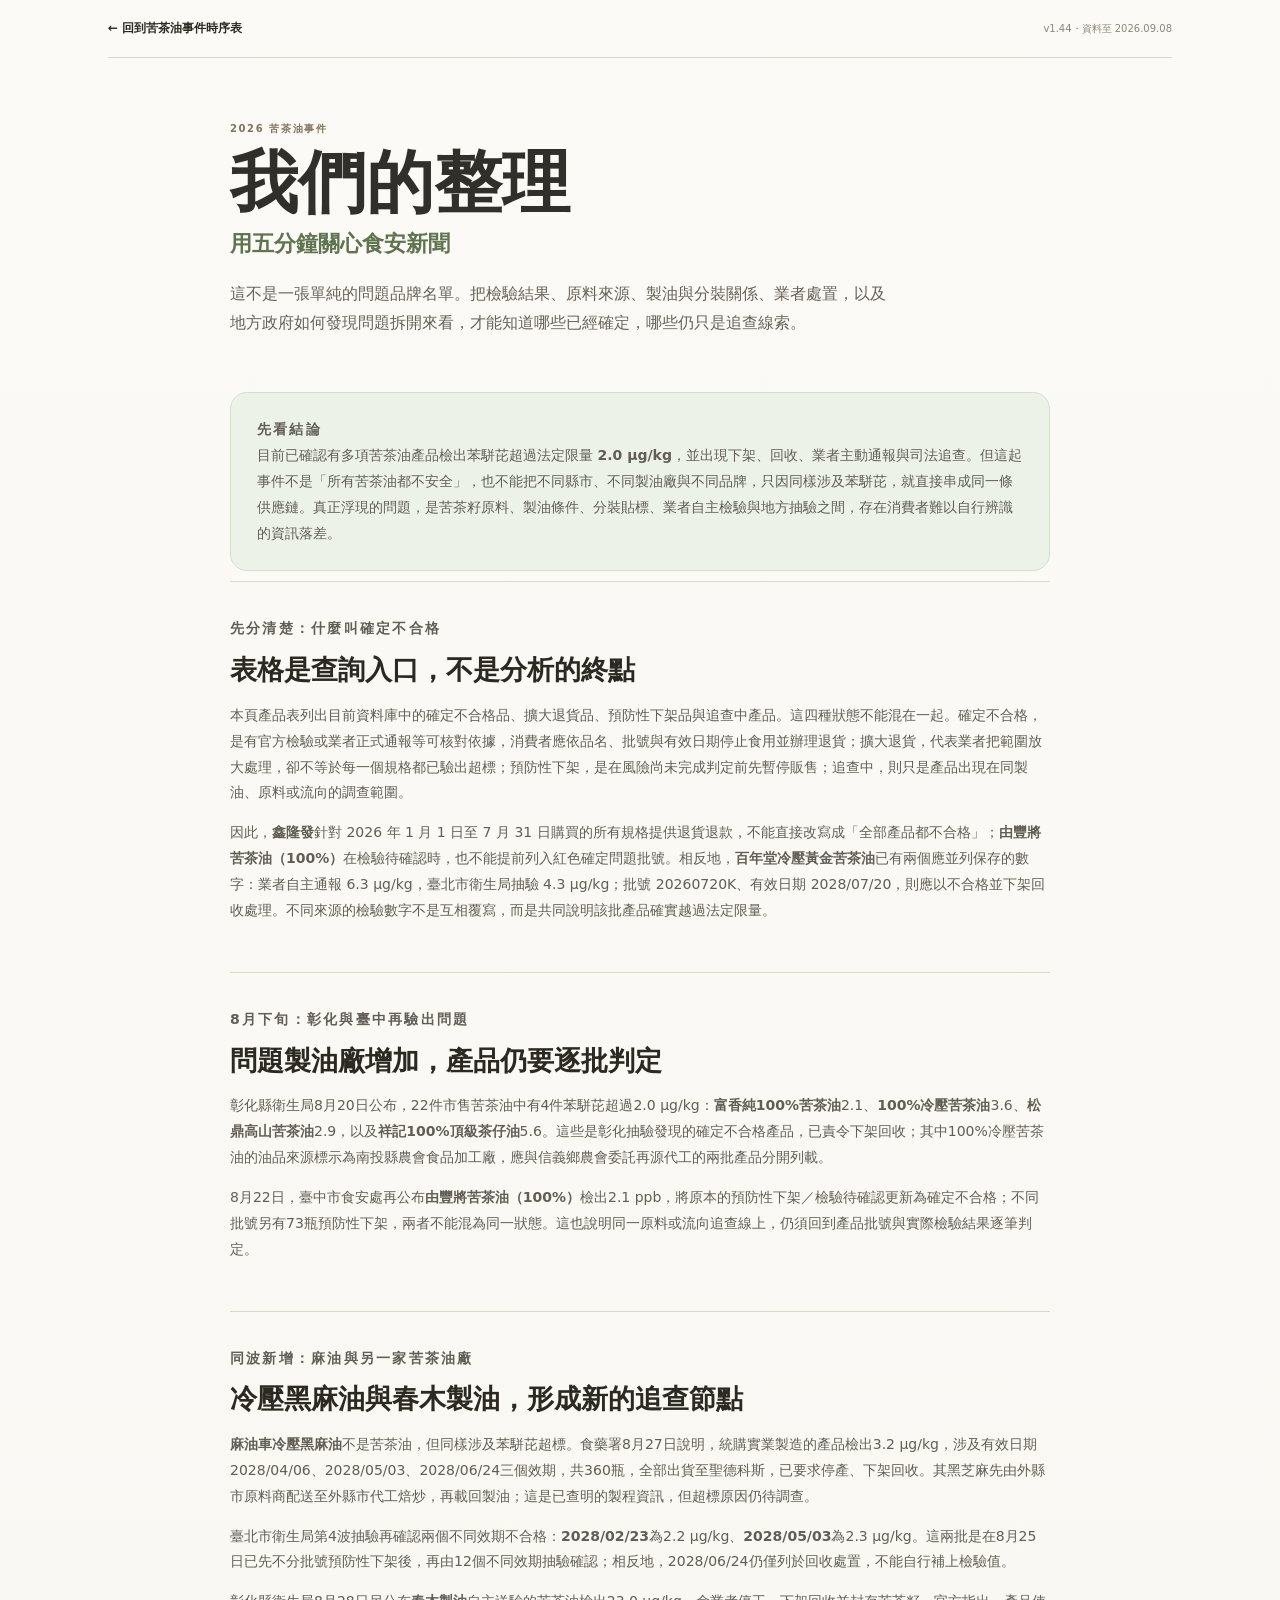
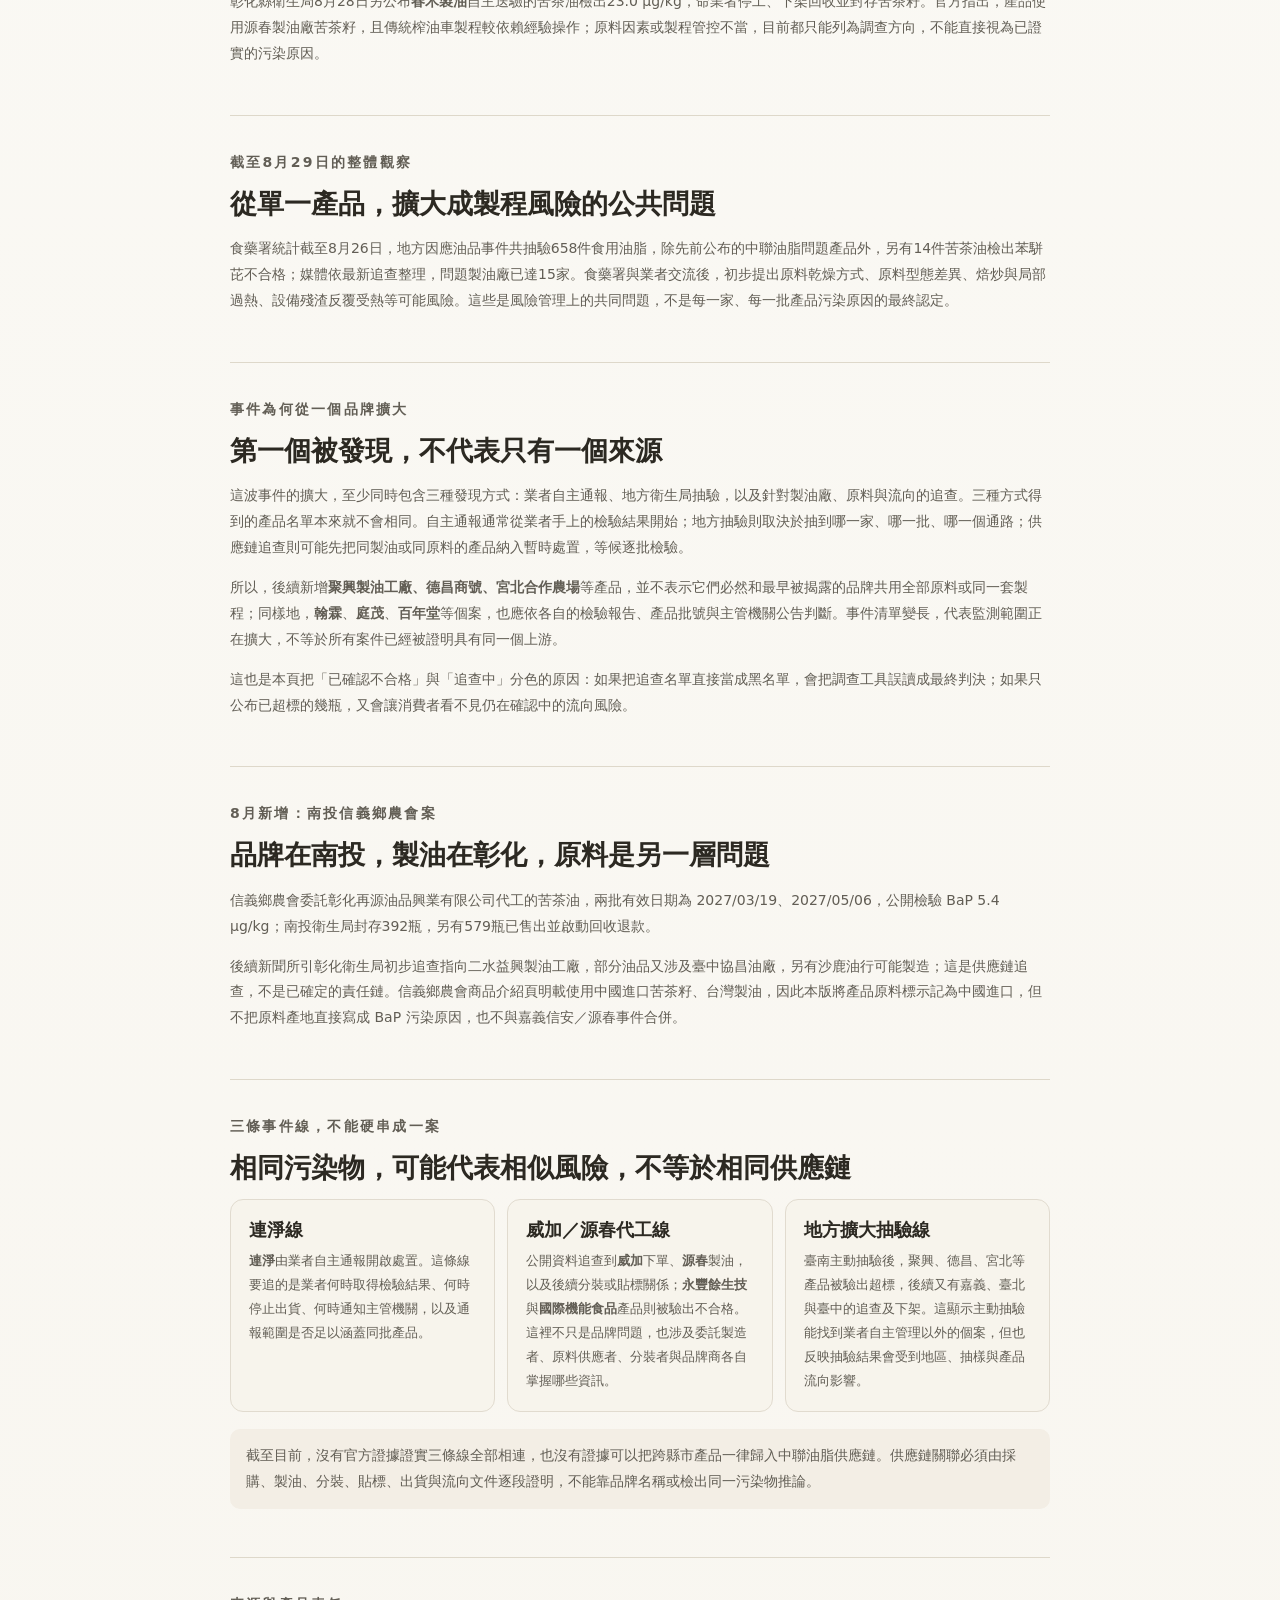
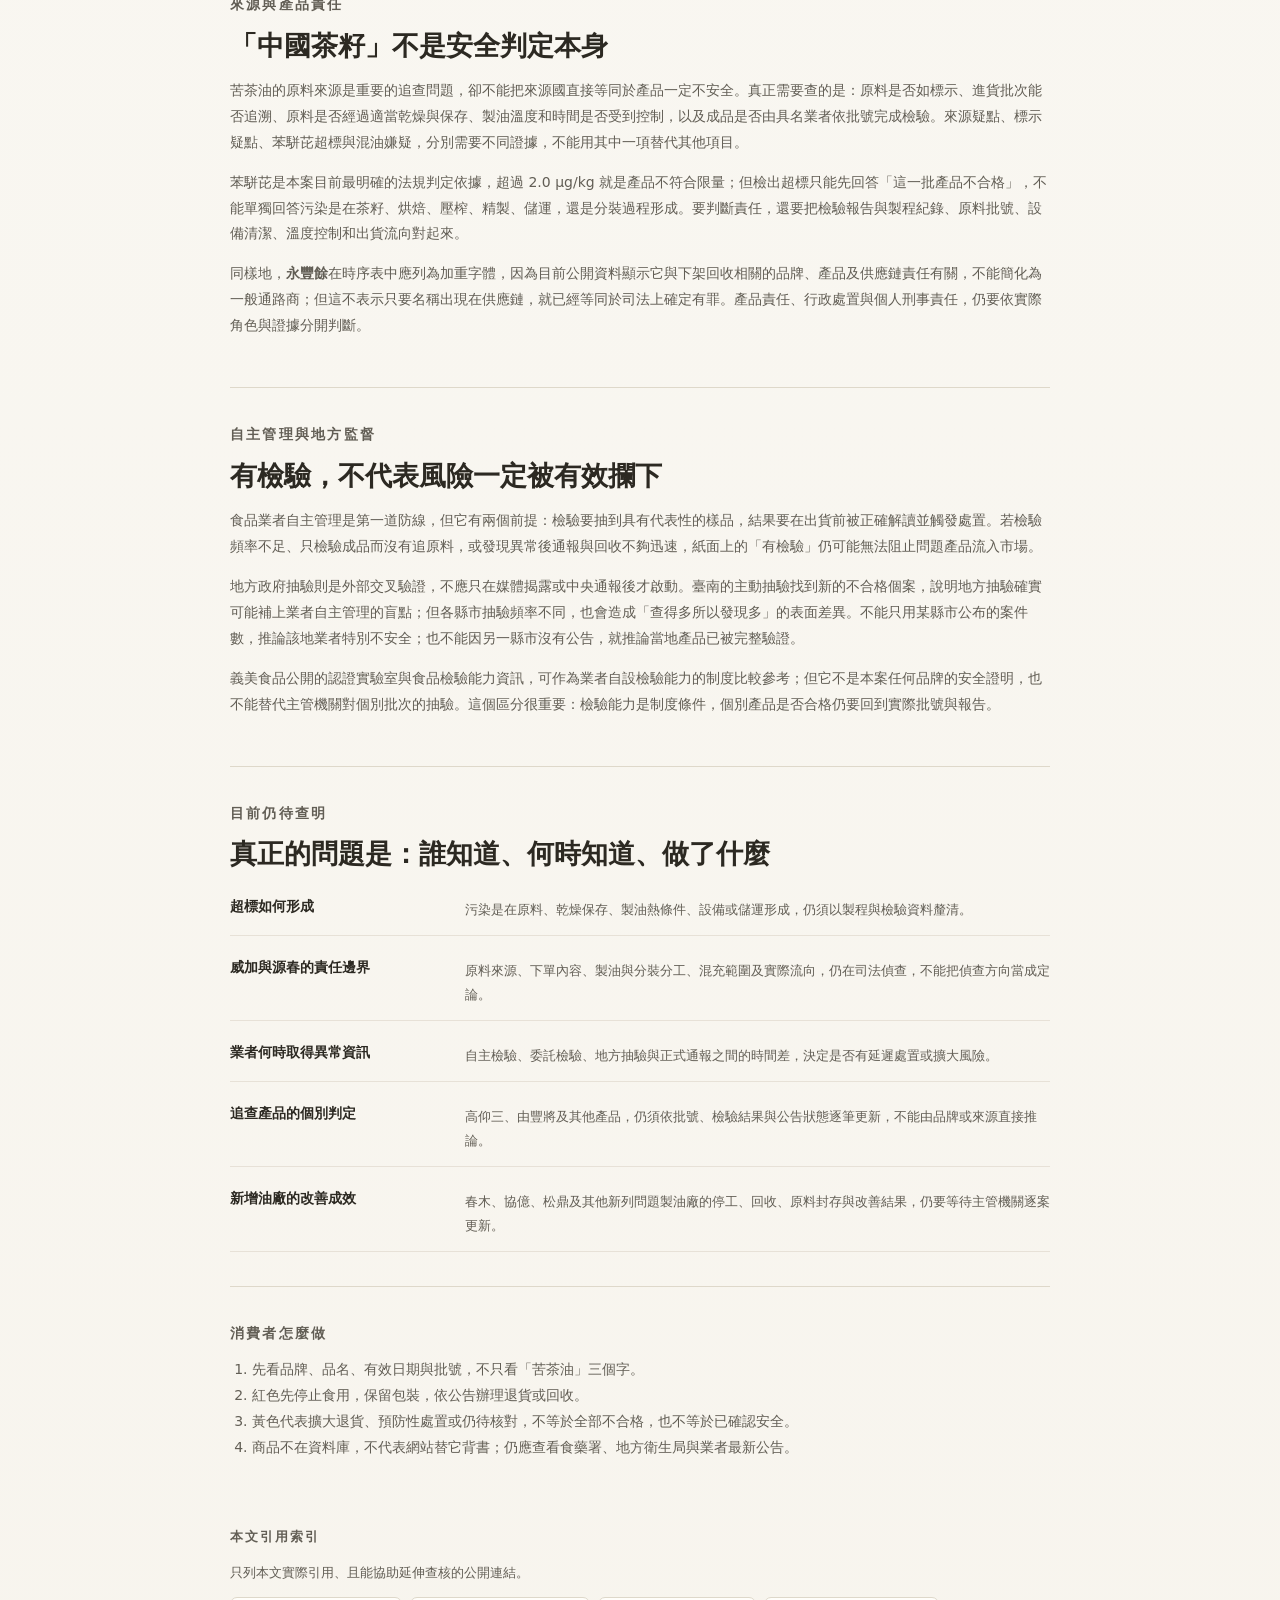
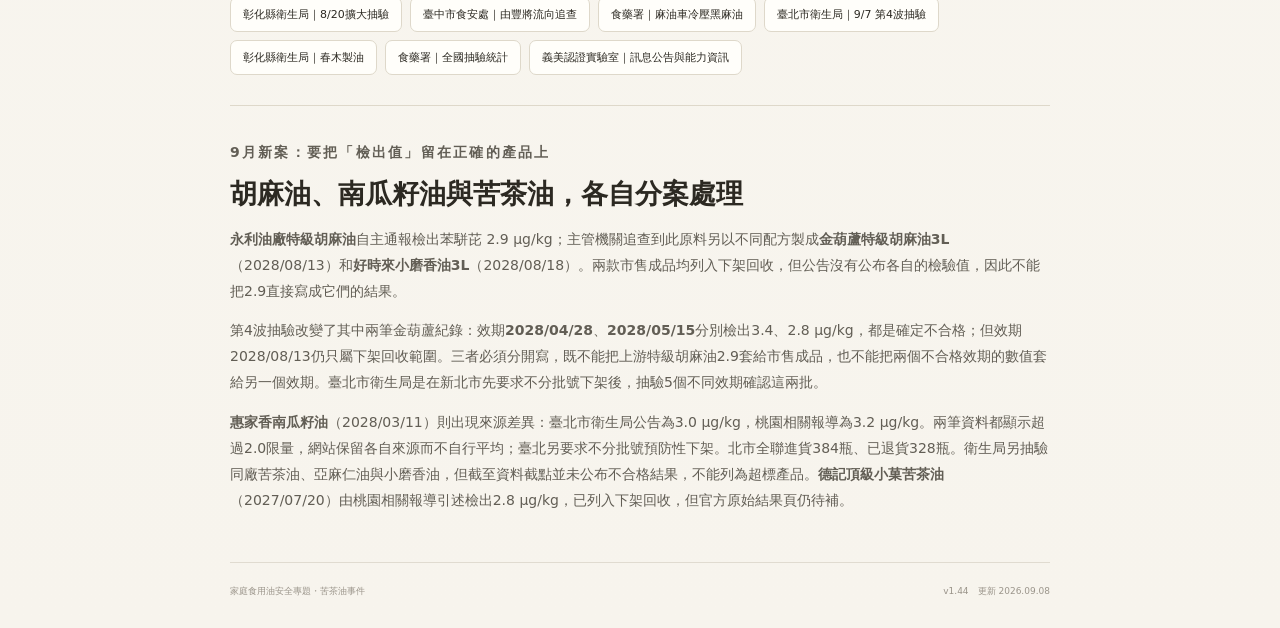
==== commit 7f27c8b0: "Add files via upload" ====
--- a/camellia-report.html
+++ b/camellia-report.html
@@ -9,12 +9,12 @@
 </head>
 <body>
 <main class="reportPage camelliaReport">
-  <header class="storyTop"><a class="back" href="index.html#/camellia">← 回到苦茶油事件時序表</a><span class="date">v1.43・資料至 2026.09.06</span></header>
+  <header class="storyTop"><a class="back" href="index.html#/camellia">← 回到苦茶油事件時序表</a><span class="date">v1.44・資料至 2026.09.08</span></header>
   <section class="reportHero"><p class="kicker">2026 苦茶油事件</p><h1>我們的整理</h1><p class="reportSubtitle">用五分鐘關心食安新聞</p><p class="reportIntro">這不是一張單純的問題品牌名單。把檢驗結果、原料來源、製油與分裝關係、業者處置，以及地方政府如何發現問題拆開來看，才能知道哪些已經確定，哪些仍只是追查線索。</p></section>
   <section class="reportSection reportConclusion"><p class="kicker">先看結論</p><p>目前已確認有多項苦茶油產品檢出苯駢芘超過法定限量 <strong>2.0 μg/kg</strong>，並出現下架、回收、業者主動通報與司法追查。但這起事件不是「所有苦茶油都不安全」，也不能把不同縣市、不同製油廠與不同品牌，只因同樣涉及苯駢芘，就直接串成同一條供應鏈。真正浮現的問題，是苦茶籽原料、製油條件、分裝貼標、業者自主檢驗與地方抽驗之間，存在消費者難以自行辨識的資訊落差。</p></section>
   <section class="reportSection"><p class="kicker">先分清楚：什麼叫確定不合格</p><h2>表格是查詢入口，不是分析的終點</h2><p>本頁產品表列出目前資料庫中的確定不合格品、擴大退貨品、預防性下架品與追查中產品。這四種狀態不能混在一起。確定不合格，是有官方檢驗或業者正式通報等可核對依據，消費者應依品名、批號與有效日期停止食用並辦理退貨；擴大退貨，代表業者把範圍放大處理，卻不等於每一個規格都已驗出超標；預防性下架，是在風險尚未完成判定前先暫停販售；追查中，則只是產品出現在同製油、原料或流向的調查範圍。</p><p>因此，<strong>鑫隆發</strong>針對 2026 年 1 月 1 日至 7 月 31 日購買的所有規格提供退貨退款，不能直接改寫成「全部產品都不合格」；<strong>由豐將苦茶油（100%）</strong>在檢驗待確認時，也不能提前列入紅色確定問題批號。相反地，<strong>百年堂冷壓黃金苦茶油</strong>已有兩個應並列保存的數字：業者自主通報 6.3 μg/kg，臺北市衛生局抽驗 4.3 μg/kg；批號 20260720K、有效日期 2028/07/20，則應以不合格並下架回收處理。不同來源的檢驗數字不是互相覆寫，而是共同說明該批產品確實越過法定限量。</p></section>
   <section class="reportSection"><p class="kicker">8月下旬：彰化與臺中再驗出問題</p><h2>問題製油廠增加，產品仍要逐批判定</h2><p>彰化縣衛生局8月20日公布，22件市售苦茶油中有4件苯駢芘超過2.0 μg/kg：<strong>富香純100%苦茶油</strong>2.1、<strong>100%冷壓苦茶油</strong>3.6、<strong>松鼎高山苦茶油</strong>2.9，以及<strong>祥記100%頂級茶仔油</strong>5.6。這些是彰化抽驗發現的確定不合格產品，已責令下架回收；其中100%冷壓苦茶油的油品來源標示為南投縣農會食品加工廠，應與信義鄉農會委託再源代工的兩批產品分開列載。</p><p>8月22日，臺中市食安處再公布<strong>由豐將苦茶油（100%）</strong>檢出2.1 ppb，將原本的預防性下架／檢驗待確認更新為確定不合格；不同批號另有73瓶預防性下架，兩者不能混為同一狀態。這也說明同一原料或流向追查線上，仍須回到產品批號與實際檢驗結果逐筆判定。</p></section>
-  <section class="reportSection"><p class="kicker">同波新增：麻油與另一家苦茶油廠</p><h2>冷壓黑麻油與春木製油，形成新的追查節點</h2><p><strong>麻油車冷壓黑麻油</strong>不是苦茶油，但同樣涉及苯駢芘超標。食藥署8月27日說明，統購實業製造的產品檢出3.2 μg/kg，涉及有效日期2028/04/06、2028/05/03、2028/06/24三個效期，共360瓶，全部出貨至聖德科斯，已要求停產、下架回收。其黑芝麻先由外縣市原料商配送至外縣市代工焙炒，再載回製油；這是已查明的製程資訊，但超標原因仍待調查。</p><p>彰化縣衛生局8月28日另公布<strong>春木製油</strong>自主送驗的苦茶油檢出23.0 μg/kg，命業者停工、下架回收並封存苦茶籽。官方指出，產品使用源春製油廠苦茶籽，且傳統榨油車製程較依賴經驗操作；原料因素或製程管控不當，目前都只能列為調查方向，不能直接視為已證實的污染原因。</p></section>
+  <section class="reportSection"><p class="kicker">同波新增：麻油與另一家苦茶油廠</p><h2>冷壓黑麻油與春木製油，形成新的追查節點</h2><p><strong>麻油車冷壓黑麻油</strong>不是苦茶油，但同樣涉及苯駢芘超標。食藥署8月27日說明，統購實業製造的產品檢出3.2 μg/kg，涉及有效日期2028/04/06、2028/05/03、2028/06/24三個效期，共360瓶，全部出貨至聖德科斯，已要求停產、下架回收。其黑芝麻先由外縣市原料商配送至外縣市代工焙炒，再載回製油；這是已查明的製程資訊，但超標原因仍待調查。</p><p>臺北市衛生局第4波抽驗再確認兩個不同效期不合格：<strong>2028/02/23</strong>為2.2 μg/kg、<strong>2028/05/03</strong>為2.3 μg/kg。這兩批是在8月25日已先不分批號預防性下架後，再由12個不同效期抽驗確認；相反地，2028/06/24仍僅列於回收處置，不能自行補上檢驗值。</p><p>彰化縣衛生局8月28日另公布<strong>春木製油</strong>自主送驗的苦茶油檢出23.0 μg/kg，命業者停工、下架回收並封存苦茶籽。官方指出，產品使用源春製油廠苦茶籽，且傳統榨油車製程較依賴經驗操作；原料因素或製程管控不當，目前都只能列為調查方向，不能直接視為已證實的污染原因。</p></section>
   <section class="reportSection"><p class="kicker">截至8月29日的整體觀察</p><h2>從單一產品，擴大成製程風險的公共問題</h2><p>食藥署統計截至8月26日，地方因應油品事件共抽驗658件食用油脂，除先前公布的中聯油脂問題產品外，另有14件苦茶油檢出苯駢芘不合格；媒體依最新追查整理，問題製油廠已達15家。食藥署與業者交流後，初步提出原料乾燥方式、原料型態差異、焙炒與局部過熱、設備殘渣反覆受熱等可能風險。這些是風險管理上的共同問題，不是每一家、每一批產品污染原因的最終認定。</p></section>
   <section class="reportSection"><p class="kicker">事件為何從一個品牌擴大</p><h2>第一個被發現，不代表只有一個來源</h2><p>這波事件的擴大，至少同時包含三種發現方式：業者自主通報、地方衛生局抽驗，以及針對製油廠、原料與流向的追查。三種方式得到的產品名單本來就不會相同。自主通報通常從業者手上的檢驗結果開始；地方抽驗則取決於抽到哪一家、哪一批、哪一個通路；供應鏈追查則可能先把同製油或同原料的產品納入暫時處置，等候逐批檢驗。</p><p>所以，後續新增<strong>聚興製油工廠、德昌商號、宮北合作農場</strong>等產品，並不表示它們必然和最早被揭露的品牌共用全部原料或同一套製程；同樣地，<strong>翰霖</strong>、<strong>庭茂</strong>、<strong>百年堂</strong>等個案，也應依各自的檢驗報告、產品批號與主管機關公告判斷。事件清單變長，代表監測範圍正在擴大，不等於所有案件已經被證明具有同一個上游。</p><p>這也是本頁把「已確認不合格」與「追查中」分色的原因：如果把追查名單直接當成黑名單，會把調查工具誤讀成最終判決；如果只公布已超標的幾瓶，又會讓消費者看不見仍在確認中的流向風險。</p></section>
   <section class="reportSection"><p class="kicker">8月新增：南投信義鄉農會案</p><h2>品牌在南投，製油在彰化，原料是另一層問題</h2><p>信義鄉農會委託彰化再源油品興業有限公司代工的苦茶油，兩批有效日期為 2027/03/19、2027/05/06，公開檢驗 BaP 5.4 μg/kg；南投衛生局封存392瓶，另有579瓶已售出並啟動回收退款。</p><p>後續新聞所引彰化衛生局初步追查指向二水益興製油工廠，部分油品又涉及臺中協昌油廠，另有沙鹿油行可能製造；這是供應鏈追查，不是已確定的責任鏈。信義鄉農會商品介紹頁明載使用中國進口苦茶籽、台灣製油，因此本版將產品原料標示記為中國進口，但不把原料產地直接寫成 BaP 污染原因，也不與嘉義信安／源春事件合併。</p></section>
@@ -23,9 +23,9 @@
   <section class="reportSection"><p class="kicker">自主管理與地方監督</p><h2>有檢驗，不代表風險一定被有效攔下</h2><p>食品業者自主管理是第一道防線，但它有兩個前提：檢驗要抽到具有代表性的樣品，結果要在出貨前被正確解讀並觸發處置。若檢驗頻率不足、只檢驗成品而沒有追原料，或發現異常後通報與回收不夠迅速，紙面上的「有檢驗」仍可能無法阻止問題產品流入市場。</p><p>地方政府抽驗則是外部交叉驗證，不應只在媒體揭露或中央通報後才啟動。臺南的主動抽驗找到新的不合格個案，說明地方抽驗確實可能補上業者自主管理的盲點；但各縣市抽驗頻率不同，也會造成「查得多所以發現多」的表面差異。不能只用某縣市公布的案件數，推論該地業者特別不安全；也不能因另一縣市沒有公告，就推論當地產品已被完整驗證。</p><p>義美食品公開的認證實驗室與食品檢驗能力資訊，可作為業者自設檢驗能力的制度比較參考；但它不是本案任何品牌的安全證明，也不能替代主管機關對個別批次的抽驗。這個區分很重要：檢驗能力是制度條件，個別產品是否合格仍要回到實際批號與報告。</p></section>
   <section class="reportSection"><p class="kicker">目前仍待查明</p><h2>真正的問題是：誰知道、何時知道、做了什麼</h2><div class="reportQuestions"><div><strong>超標如何形成</strong><span>污染是在原料、乾燥保存、製油熱條件、設備或儲運形成，仍須以製程與檢驗資料釐清。</span></div><div><strong>威加與源春的責任邊界</strong><span>原料來源、下單內容、製油與分裝分工、混充範圍及實際流向，仍在司法偵查，不能把偵查方向當成定論。</span></div><div><strong>業者何時取得異常資訊</strong><span>自主檢驗、委託檢驗、地方抽驗與正式通報之間的時間差，決定是否有延遲處置或擴大風險。</span></div><div><strong>追查產品的個別判定</strong><span>高仰三、由豐將及其他產品，仍須依批號、檢驗結果與公告狀態逐筆更新，不能由品牌或來源直接推論。</span></div><div><strong>新增油廠的改善成效</strong><span>春木、協億、松鼎及其他新列問題製油廠的停工、回收、原料封存與改善結果，仍要等待主管機關逐案更新。</span></div></div></section>
   <section class="reportSection consumer"><p class="kicker">消費者怎麼做</p><ol><li>先看品牌、品名、有效日期與批號，不只看「苦茶油」三個字。</li><li>紅色先停止食用，保留包裝，依公告辦理退貨或回收。</li><li>黃色代表擴大退貨、預防性處置或仍待核對，不等於全部不合格，也不等於已確認安全。</li><li>商品不在資料庫，不代表網站替它背書；仍應查看食藥署、地方衛生局與業者最新公告。</li></ol></section>
-  <section class="reportSources"><p class="kicker">本文引用索引</p><p>只列本文實際引用、且能協助延伸查核的公開連結。</p><div class="sources"><a href="https://www.fda.gov.tw/TC/csmnewsContent.aspx?id=t634617&amp;mid=267" target="_blank" rel="noreferrer">彰化縣衛生局｜8/20擴大抽驗</a><a href="https://www.fda.gov.tw/TC/csmnewsContent.aspx?id=t634625&amp;mid=267" target="_blank" rel="noreferrer">臺中市食安處｜由豐將流向追查</a><a href="https://www.fda.gov.tw/TC/newsContent.aspx?cid=4&amp;id=t634638" target="_blank" rel="noreferrer">食藥署｜麻油車冷壓黑麻油</a><a href="https://www.fda.gov.tw/tc/csmnewsContent.aspx?id=t634643&amp;mid=267" target="_blank" rel="noreferrer">彰化縣衛生局｜春木製油</a><a href="https://www.fda.gov.tw/TC/newsContent.aspx?cid=4&amp;id=t634636" target="_blank" rel="noreferrer">食藥署｜全國抽驗統計</a><a href="https://www.imeifoods.com.tw/lab/news2.html" target="_blank" rel="noreferrer">義美認證實驗室｜訊息公告與能力資訊</a></div></section>
-  <section class="reportSection"><p class="kicker">9月新案：要把「檢出值」留在正確的產品上</p><h2>胡麻油、南瓜籽油與苦茶油，各自分案處理</h2><p><strong>永利油廠特級胡麻油</strong>自主通報檢出苯駢芘 2.9 μg/kg；主管機關追查到此原料另以不同配方製成<strong>金葫蘆特級胡麻油3L</strong>（2028/08/13）和<strong>好時來小磨香油3L</strong>（2028/08/18）。兩款市售成品均列入下架回收，但公告沒有公布各自的檢驗值，因此不能把2.9直接寫成它們的結果。</p><p><strong>惠家香南瓜籽油</strong>（2028/03/11）則出現來源差異：臺北市衛生局公告為3.0 μg/kg，桃園相關報導為3.2 μg/kg。兩筆資料都顯示超過2.0限量，網站保留各自來源而不自行平均；臺北另要求不分批號預防性下架。北市全聯進貨384瓶、已退貨328瓶。衛生局另抽驗同廠苦茶油、亞麻仁油與小磨香油，但截至資料截點並未公布不合格結果，不能列為超標產品。<strong>德記頂級小菓苦茶油</strong>（2027/07/20）由桃園相關報導引述檢出2.8 μg/kg，已列入下架回收，但官方原始結果頁仍待補。</p></section>
-  <footer class="footer"><span>家庭食用油安全專題・苦茶油事件</span><span>v1.43　更新 2026.09.06</span></footer>
+  <section class="reportSources"><p class="kicker">本文引用索引</p><p>只列本文實際引用、且能協助延伸查核的公開連結。</p><div class="sources"><a href="https://www.fda.gov.tw/TC/csmnewsContent.aspx?id=t634617&amp;mid=267" target="_blank" rel="noreferrer">彰化縣衛生局｜8/20擴大抽驗</a><a href="https://www.fda.gov.tw/TC/csmnewsContent.aspx?id=t634625&amp;mid=267" target="_blank" rel="noreferrer">臺中市食安處｜由豐將流向追查</a><a href="https://www.fda.gov.tw/TC/newsContent.aspx?cid=4&amp;id=t634638" target="_blank" rel="noreferrer">食藥署｜麻油車冷壓黑麻油</a><a href="https://health.gov.taipei/News_Content.aspx?n=BB5A41BA1E6CA260&amp;s=9F7188A8D1254D7D&amp;sms=72544237BBE4C5F6" target="_blank" rel="noreferrer">臺北市衛生局｜9/7 第4波抽驗</a><a href="https://www.fda.gov.tw/tc/csmnewsContent.aspx?id=t634643&amp;mid=267" target="_blank" rel="noreferrer">彰化縣衛生局｜春木製油</a><a href="https://www.fda.gov.tw/TC/newsContent.aspx?cid=4&amp;id=t634636" target="_blank" rel="noreferrer">食藥署｜全國抽驗統計</a><a href="https://www.imeifoods.com.tw/lab/news2.html" target="_blank" rel="noreferrer">義美認證實驗室｜訊息公告與能力資訊</a></div></section>
+  <section class="reportSection"><p class="kicker">9月新案：要把「檢出值」留在正確的產品上</p><h2>胡麻油、南瓜籽油與苦茶油，各自分案處理</h2><p><strong>永利油廠特級胡麻油</strong>自主通報檢出苯駢芘 2.9 μg/kg；主管機關追查到此原料另以不同配方製成<strong>金葫蘆特級胡麻油3L</strong>（2028/08/13）和<strong>好時來小磨香油3L</strong>（2028/08/18）。兩款市售成品均列入下架回收，但公告沒有公布各自的檢驗值，因此不能把2.9直接寫成它們的結果。</p><p>第4波抽驗改變了其中兩筆金葫蘆紀錄：效期<strong>2028/04/28</strong>、<strong>2028/05/15</strong>分別檢出3.4、2.8 μg/kg，都是確定不合格；但效期2028/08/13仍只屬下架回收範圍。三者必須分開寫，既不能把上游特級胡麻油2.9套給市售成品，也不能把兩個不合格效期的數值套給另一個效期。臺北市衛生局是在新北市先要求不分批號下架後，抽驗5個不同效期確認這兩批。</p><p><strong>惠家香南瓜籽油</strong>（2028/03/11）則出現來源差異：臺北市衛生局公告為3.0 μg/kg，桃園相關報導為3.2 μg/kg。兩筆資料都顯示超過2.0限量，網站保留各自來源而不自行平均；臺北另要求不分批號預防性下架。北市全聯進貨384瓶、已退貨328瓶。衛生局另抽驗同廠苦茶油、亞麻仁油與小磨香油，但截至資料截點並未公布不合格結果，不能列為超標產品。<strong>德記頂級小菓苦茶油</strong>（2027/07/20）由桃園相關報導引述檢出2.8 μg/kg，已列入下架回收，但官方原始結果頁仍待補。</p></section>
+  <footer class="footer"><span>家庭食用油安全專題・苦茶油事件</span><span>v1.44　更新 2026.09.08</span></footer>
 </main>
 </body>
 </html>
